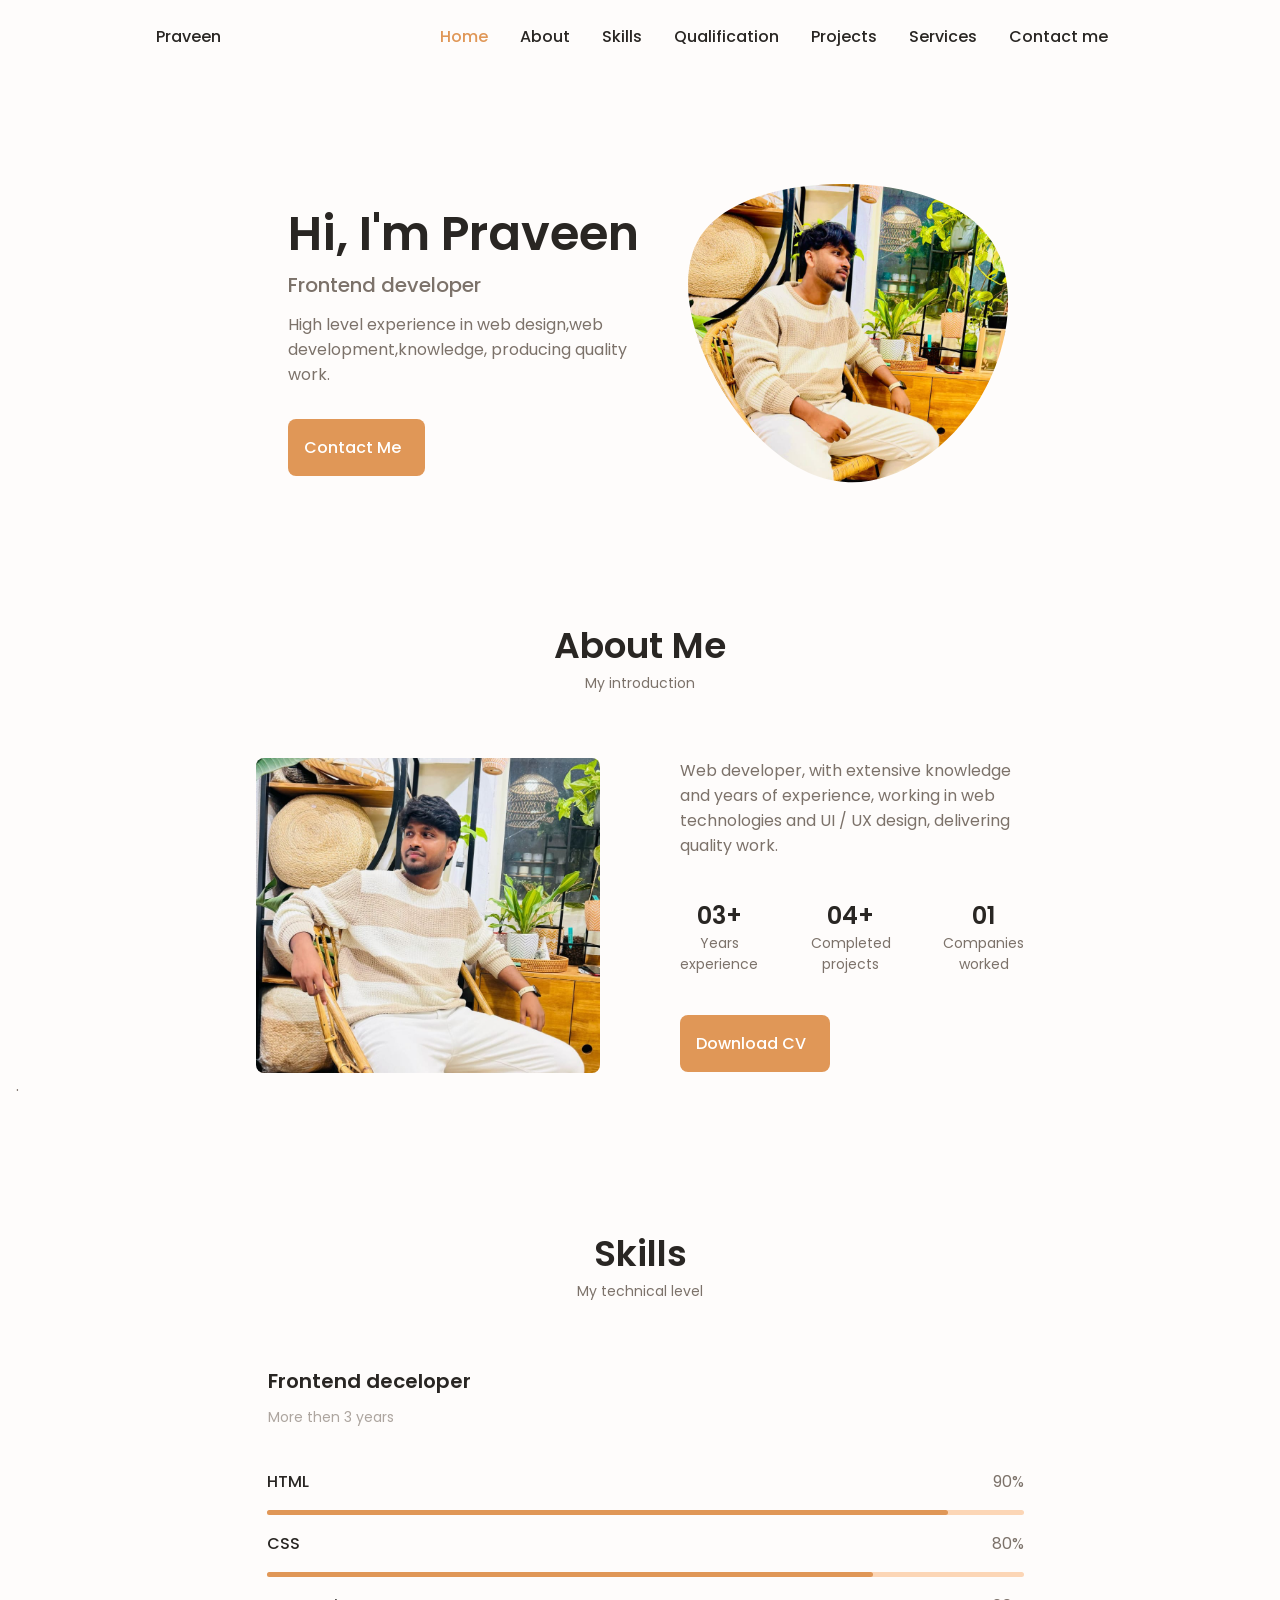
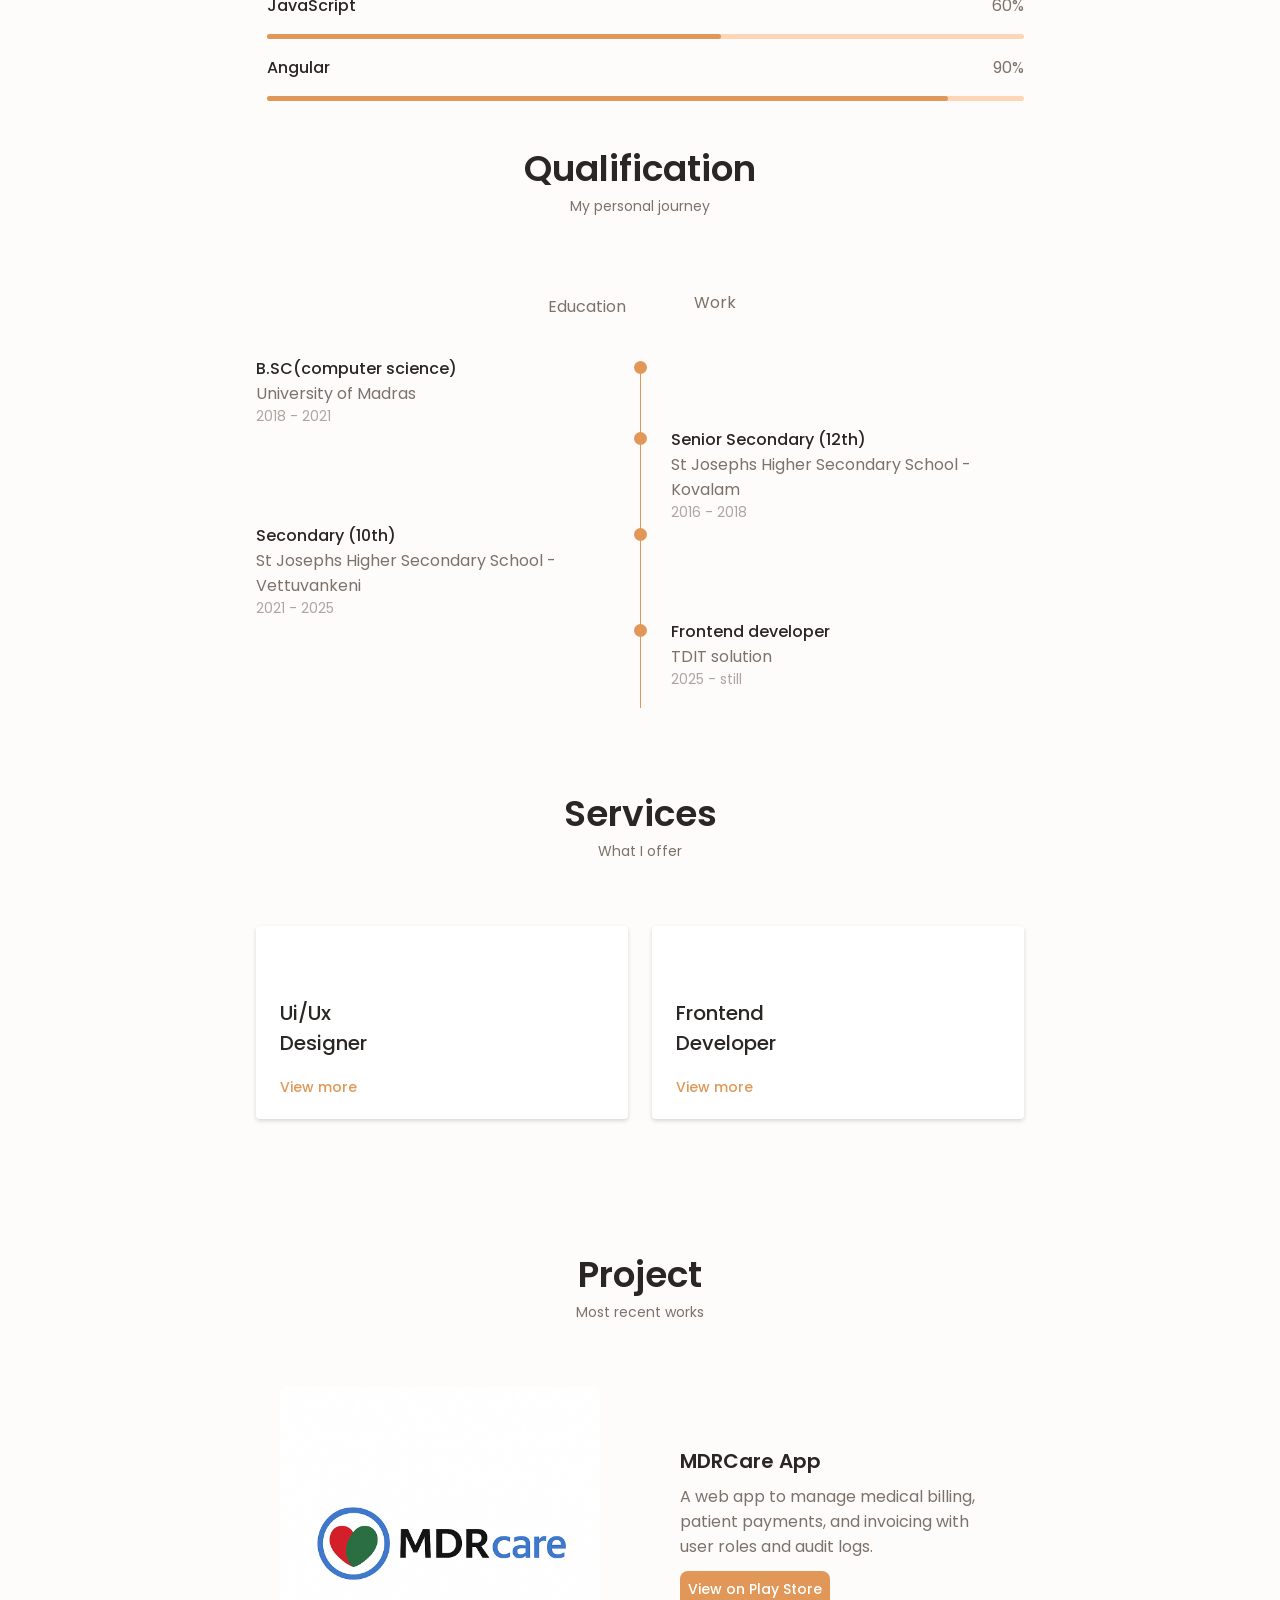
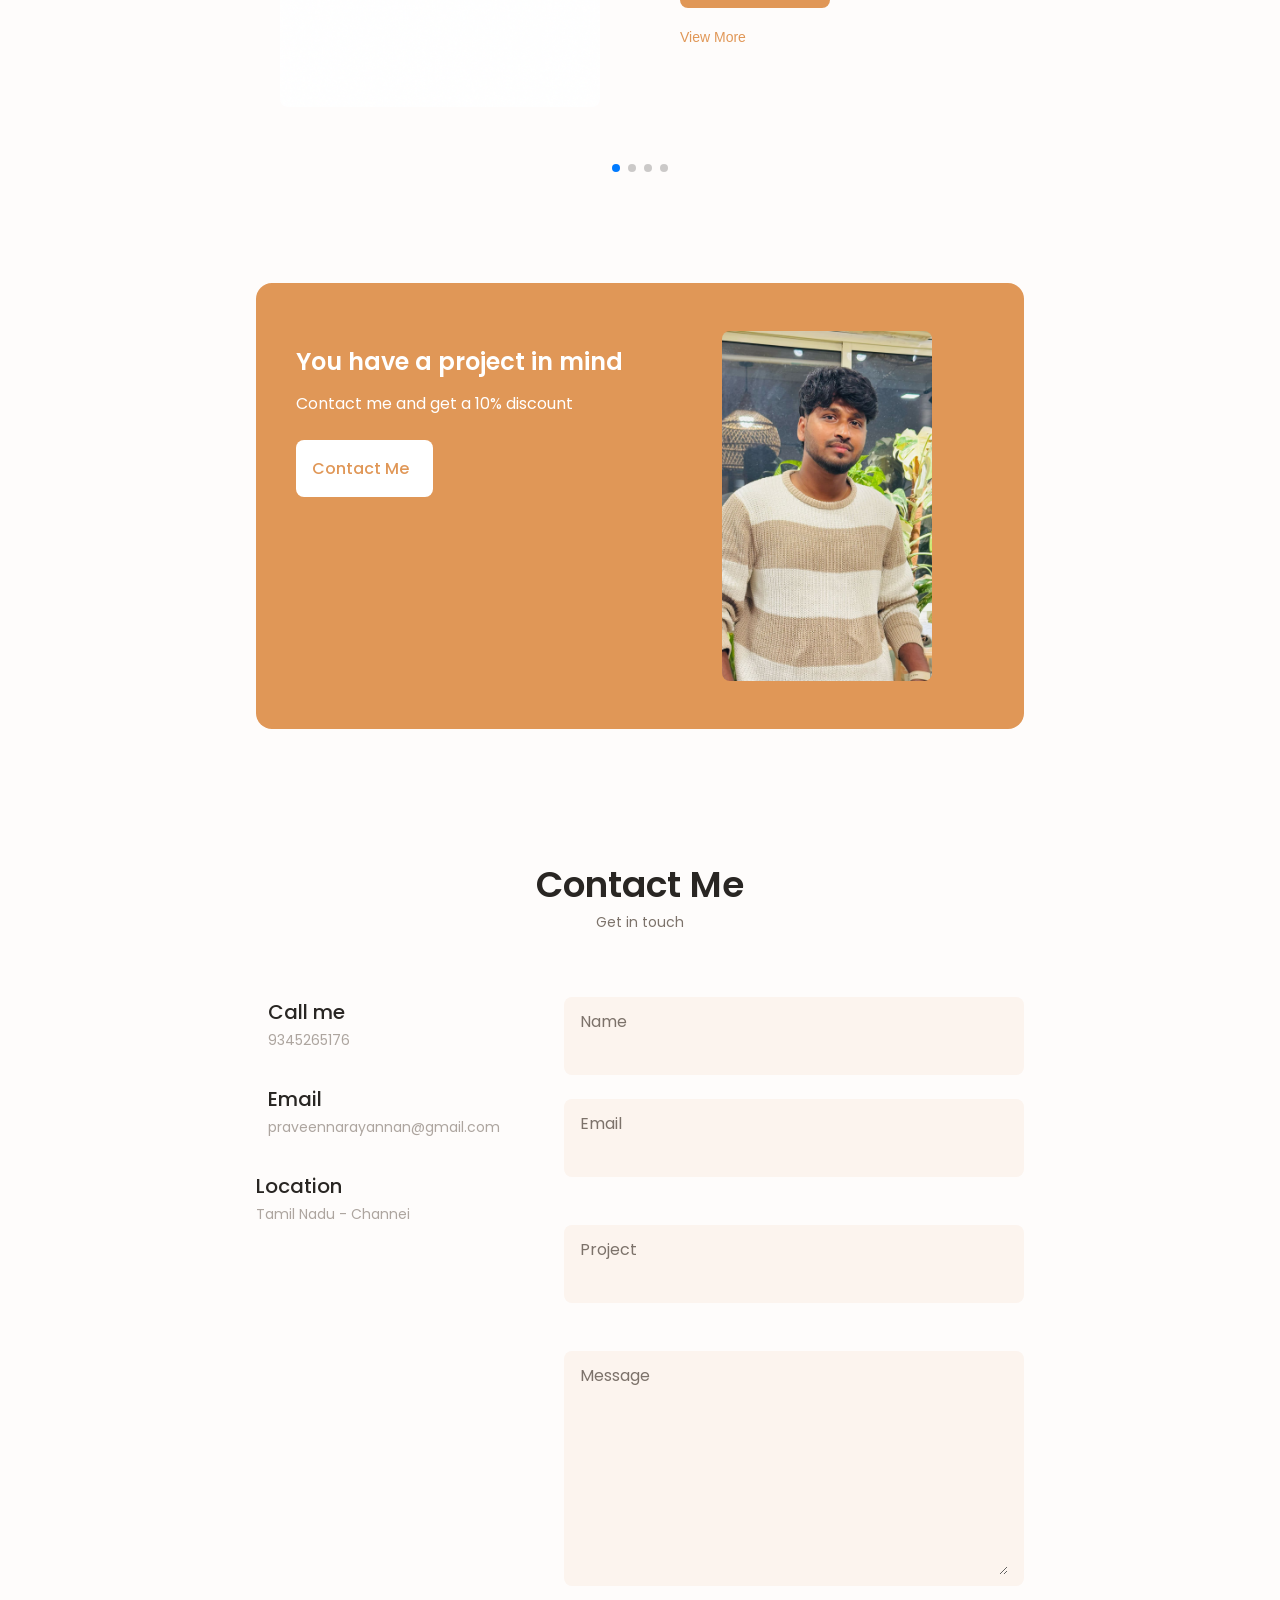
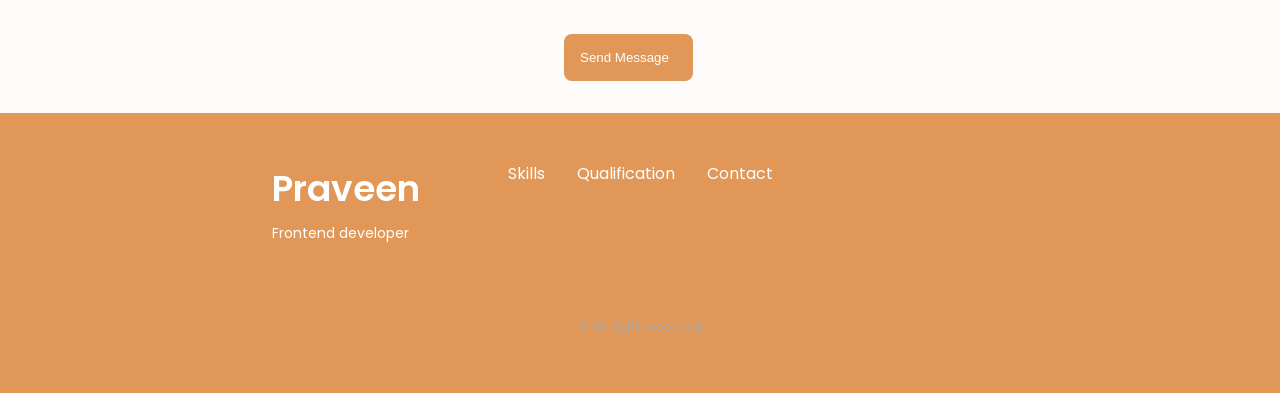
==== index.html @ 2b879236 "changes" ====
<!DOCTYPE html>
<html lang="en">

<head>
    <meta charset="UTF-8">
    <meta name="viewport" content="width=device-width, initial-scale=1.0">

    <!--==================== UNICONS ====================-->
    <link rel="stylesheet" href="https://unicons.iconscout.com/release/v4.0.8/css/line.css">

    <!--==================== SWIPER CSS ====================-->
    <link rel="stylesheet" href="assets/css/swiper-bundle.min.css">

    <!--==================== CSS ====================-->
    <link rel="stylesheet" href="assets/css/styles.css">

    <!-- AOS -->
    <link href="https://cdn.jsdelivr.net/npm/aos@2.3.4/dist/aos.css" rel="stylesheet">


    <title>Praveen's Portfolio</title>
</head>

<body>
    <!--==================== HEADER ====================-->
    <header class="header" id="header">
        <nav class="nav container">
            <a href="#" class="nav__logo">Praveen</a>

            <div class="nav__manu" id="nav-menu">
                <ul class="nav__list grid">
                    <li class="nav__item">
                        <a href="#home" class="nav__link active-link">
                            <i class="uil uil-estate nav__icon"></i>

                            Home
                        </a>
                    </li>
                    <li class="nav__item">
                        <a href="#about" class="nav__link">
                            <i class="uil uil-user nav__icon"></i>
                            About
                        </a>
                    </li>
                    <li class="nav__item">
                        <a href="#skills" class="nav__link">
                            <i class="uil uil-file-alt nav__icon"></i>

                            Skills
                        </a>
                    </li>
                    <li class="nav__item">
                        <a href="#qualification" class="nav__link">
                            <i class="uil uil-briefcase-alt nav__icon"></i>

                            Qualification
                        </a>
                    </li>
                    <li class="nav__item">
                        <a href="#projects" class="nav__link">
                            <i class="uil uil-clipboard-notes
 nav__icon"></i>

                            Projects
                        </a>
                    </li>
                    <li class="nav__item">
                        <a href="#services" class="nav__link">
                            <i class="uil uil-briefcase-alt nav__icon"></i>

                            Services
                        </a>
                    </li>
                    <li class="nav__item">

                        <a href="#contact" class="nav__link">

                            <i class="uil uil-message nav__icon"></i>

                            Contact me
                        </a>
                    </li>


                </ul>
                <!-- <button class="nav__close" id="nav-close">close</button> -->
                <i class="uil uil-times nav__close" id="nav-close"></i>
            </div>

            <div class="nav__btns">

                <!-- theame change button -->

                <i class="uil uil-moon" id="theme-button"></i>

                <div class="nav__toggle" id="nav-toggle">
                    <i class="uil uil-apps"></i>
                </div>
            </div>
        </nav>

    </header>

    <!--==================== MAIN ====================-->
    <main class="main">
        <!--==================== HOME ====================-->
        <section class="home section" id="home">
            <div class="home__container container grid">
                <div class="home__content grid">
                    <div class="home__social slide-in-right-on-scroll">
                        <a href="https://www.linkedin.com/in/praveen-n-659243322" target="_blank"
                            class="home__social-icon">
                            <i class="uil uil-linkedin-alt"></i>
                        </a>
                        <a href="" target="_blank" class="home__social-icon">
                            <i class="uil uil-dribbble"></i>
                        </a>
                        <a href="" target="_blank" class="home__social-icon">
                            <i class="uil uil-github-alt"></i>
                        </a>
                    </div>
                    <div class="home__img aos-element slide-in-left-on-scroll">
                        <svg class="home__blob" xmlns="http://www.w3.org/2000/svg"
                            xmlns:xlink="http://www.w3.org/1999/xlink" viewBox="0 0 200 187">
                            <mask id="mask0" mask-type="alpha">
                                <path
                                    d="M190.312 36.4879C206.582 62.1187 201.309 102.826 182.328 134.186C163.346 165.547          130.807 187.559 100.226 186.353C69.6454 185.297 41.0228 161.023 21.7403 129.362C2.45775          97.8511 -7.48481 59.1033 6.67581 34.5279C20.9871 10.1032 59.7028 -0.149132 97.9666          0.00163737C136.23 0.303176 174.193 10.857 190.312 36.4879Z" />
                            </mask>
                            <g mask="url(#mask0)">
                                <path
                                    d="M190.312 36.4879C206.582 62.1187 201.309 102.826 182.328 134.186C163.346          165.547 130.807 187.559 100.226 186.353C69.6454 185.297 41.0228 161.023 21.7403          129.362C2.45775 97.8511 -7.48481 59.1033 6.67581 34.5279C20.9871 10.1032 59.7028          -0.149132 97.9666 0.00163737C136.23 0.303176 174.193 10.857 190.312 36.4879Z" />
                                <image class="home__blob-img" x="0" y="-20" xlink:href="assets/img/profileImg.jpeg" />
                            </g>
                        </svg>

                    </div>
                    <div class="home__data slide-in-right-on-scroll">
                        <h1 class="home__title">Hi, I'm Praveen</h1>
                        <h3 class="home__subtitle">Frontend developer</h3>
                        <p class="home__description">High level experience in web design,web development,knowledge,
                            producing quality work.</p>
                        <a href="#contact" class="button button--flex">
                            Contact Me <i class="uil uil-message button__icon"></i>
                        </a>
                    </div>
                </div>

                <!-- <div class="home__scroll">
                        <a href="#about" class="home__scroll-button button--flex">
                            <span class="home__scroll-name">Scroll down</span>
                        </a>
                    </div> -->

            </div>
        </section>

        <!--==================== ABOUT ====================-->
        <section class="about section" id="about">
            <h2 class="section__title">About Me</h2>
            <span class="section__subtitle">My introduction</span>

            <div class="about__container container grid">
                <img src="assets/img/WhatsApp Image 2025-05-05 at 17.57.06.jpeg" alt=""
                    class="about__img slide-in-right-on-scroll">

                <div class="about__data aos-element slide-in-left-on-scroll">
                    <p class="about__description">
                        Web developer, with extensive knowledge and years of experience, working in web technologies and
                        UI / UX design, delivering quality work.
                    </p>

                    <div class="about__info">
                        <div>
                            <span class="about__info-title">03+</span>
                            <span class="about__info-name">Years <br>experience</span>
                        </div>
                        <div>
                            <span class="about__info-title">04+</span>
                            <span class="about__info-name">Completed <br>projects</span>
                        </div>
                        <div>
                            <span class="about__info-title">01</span>
                            <span class="about__info-name">Companies <br>worked</span>
                        </div>
                    </div>

                    <div class="about__buttons">
                        <a download="" href="assets/pdf/Praveen-CV.pdf" class="button button--flex">
                            Download CV <i class="uil uil-download-alt button__icon"></i>
                        </a>
                    </div>


                </div>
            </div>
            .
        </section>

        <!--==================== SKILLS ====================-->
        <section class="skills section slide-in-top-on-scroll" id="skills">
            <h2 class="section__title">Skills</h2>
            <span class="section__subtitle">My technical level</span>

            <div class="skills__container container grid">
                <div>
                    <div class="skills__content  skills__open">
                        <div class="skills__header">
                            <div class="skills__icon">

                            </div>

                            <div>
                                <h1 class="skills__title">Frontend deceloper</h1>
                                <span class="skills__subtitle">More then 3 years</span>
                            </div>

                            <!-- <div class="skills__arrow">></div> -->
                            <i class="uil uil-angle-up skills__arrow"></i>
                        </div>

                        <div class="skills__list grid">
                            <div class="skills__data slide-in-left-on-scroll">
                                <h3 class="skills__name">HTML</h3>
                                <span class="skills__number">90%</span>
                            </div>
                            <div class="skills__bar slide-in-left-on-scroll">
                                <span class="skills__percentage skills__html"></span>
                            </div>

                            <div class="skills__data slide-in-right-on-scroll">
                                <h3 class="skills__name">CSS</h3>
                                <span class="skills__number">80%</span>
                            </div>
                            <div class="skills__bar slide-in-right-on-scroll">
                                <span class="skills__percentage skills__css"></span>
                            </div>
                            <div class="skills__data slide-in-left-on-scroll">
                                <h3 class="skills__name">JavaScript</h3>
                                <span class="skills__number">60%</span>
                            </div>
                            <div class="skills__bar slide-in-left-on-scroll">
                                <span class="skills__percentage skills__js"></span>
                            </div>
                            <div class="skills__data slide-in-right-on-scroll">
                                <h3 class="skills__name">Angular</h3>
                                <span class="skills__number">90%</span>
                            </div>
                            <div class="skills__bar slide-in-right-on-scroll">
                                <span class="skills__percentage skills__angular"></span>
                            </div>
                        </div>
                    </div>
                </div>
            </div>

        </section>

        <!--==================== QUALIFICATION ====================-->
        <section class="qualification__section " id="qualification">

            <h2 class="section__title">Qualification</h2>
            <span class="section__subtitle">My personal journey</span>

            <div class="qualification__container container">
                <div class="qualification__tabs">
                    <div class="qualification__buttons button--flex qualification__active" data-target="#education">
                        <i class="uil uil-graduation-cap qualification__icon"></i>
                        Education
                    </div>
                    <div class="qualification__buttons button--flex" data-target="#work">
                        <i class="uil uil-briefcase-alt qualification__icon"></i>
                        Work
                    </div>
                </div>
                <div class="qualification__seactions">
                    <div class="qualification__content qualification__active slide-in-bottom-on-scroll" data-content
                        id="education">
                        <div class="qualification__data">
                            <div>
                                <h3 class="qualification__title">B.SC(computer science)</h3>
                                <span class="qualification__suntitle">University of Madras</span>
                                <div class="qualification__calender">
                                    <i class="uil uil-calender-alt"></i>
                                    2018 - 2021
                                </div>
                            </div>

                            <div>
                                <span class="qualification__rounder"></span>
                                <span class="qualification__line"></span>
                            </div>

                        </div>
                        <div class="qualification__data">
                            <div></div>

                            <div>
                                <span class="qualification__rounder"></span>
                                <span class="qualification__line"></span>
                            </div>

                            <div>
                                <h3 class="qualification__title">Senior Secondary (12th)</h3>
                                <span class="qualification__suntitle">St Josephs Higher Secondary School -
                                    Kovalam</span>
                                <div class="qualification__calender">
                                    <i class="uil uil-calender-alt"></i>
                                    2016 - 2018
                                </div>
                            </div>



                        </div>
                        <div class="qualification__data">
                            <div>
                                <h3 class="qualification__title">Secondary (10th)</h3>
                                <span class="qualification__subtitle">St Josephs Higher Secondary School -
                                    Vettuvankeni</span>
                                <div class="qualification__calender">
                                    <i class="uil uil-calender-alt"></i>
                                    2021 - 2025
                                </div>
                            </div>

                            <div>
                                <span class="qualification__rounder"></span>
                                <span class="qualification__line"></span>
                            </div>

                        </div>
                        <div class="qualification__data">

                                <div></div>
                                <div>
                                    <span class="qualification__rounder"></span>
                                    <span class="qualification__line"></span>
                                </div>

                                <div>
                                    <h3 class="qualification__title">Frontend developer</h3>
                                    <span class="qualification__suntitle">TDIT solution</span>
                                    <div class="qualification__calender">
                                        <i class="uil uil-calender-alt"></i>
                                        2025 - still
                                    </div>
                                </div>

                                

                            </div>
                    </div>
                    <div class="qualification__content " data-content id="work">
                        <div class="qualification__data">
                            <div>
                                <h3 class="qualification__title">Frontend developer</h3>
                                <span class="qualification__suntitle">BlueMarvel software</span>
                                <div class="qualification__calender">
                                    <i class="uil uil-calender-alt"></i>
                                    2021 - 2025
                                </div>
                            </div>

                            <div>
                                <span class="qualification__rounder"></span>
                                <span class="qualification__line"></span>
                            </div>

                        </div>
                        <div class="qualification__data">
                                <div></div>

                                <div>
                                    <span class="qualification__rounder"></span>
                                    <span class="qualification__line"></span>
                                </div>

                                <div>
                                    <h3 class="qualification__title">Frontend developer</h3>
                                    <span class="qualification__suntitle">TDIT solution</span>
                                    <div class="qualification__calender">
                                        <i class="uil uil-calender-alt"></i>
                                        2025 - Still
                                    </div>
                                </div>



                    </div>
                    <!-- <div class="qualification__data">
                                <div>
                                    <h3 class="qualification__title">Computer science</h3>
                                    <span class="qualification__subtitle">peru - university</span>
                                    <div class="qualification__calender">
                                        <i class="uil uil-calender-alt"></i>
                                        2018 - 2021
                                    </div>
                                </div>

                                <div>
                                    <span class="qualification__rounder"></span>
                                    <span class="qualification__line"></span>
                                </div>

                            </div>
                            <div class="qualification__data">

                                <div></div>
                                <div>
                                    <span class="qualification__rounder"></span>
                                </div>

                                <div>
                                    <h3 class="qualification__title">Computer science</h3>
                                    <span class="qualification__suntitle">peru - university</span>
                                    <div class="qualification__calender">
                                        <i class="uil uil-calender-alt"></i>
                                        2018 - 2021
                                    </div>
                                </div>

                                

                            </div> -->
                </div>
            </div>
            </div>

        </section>

        <!--==================== SERVICES ====================-->
        <section class="services section slide-in-top-on-scroll" id="services">
            <h2 class="section__title">Services</h2>
            <span class="section__subtitle">What I offer</span>

            <div class="services__container container grid">

                <!-- Card 1 -->
                <div class="services__content slide-in-right-on-scroll">
                    <div>
                        <i class="uil uil-web-grid services__icon"></i>
                        <h3 class="services__title">Ui/Ux <br> Designer</h3>
                    </div>
                    <span class="button button--flex button--small button--link services__button" data-modal="modal1">
                        View more <i class="uil uil-arrow-right button__icons"></i>
                    </span>
                </div>

                <!-- Card 2 -->
                <div class="services__content slide-in-left-on-scroll">
                    <div>
                        <i class="uil uil-arrow services__icon"></i>
                        <h3 class="services__title">Frontend <br> Developer</h3>
                    </div>
                    <span class="button button--flex button--small button--link services__button" data-modal="modal2">
                        View more <i class="uil uil-arrow-right button__icons"></i>
                    </span>
                </div>

            </div>


        </section>

        <!-- Modal 1 -->
        <div class="services__modal" id="modal1">
            <div class="services__modal-content">
                <h4 class="services__modal-title">UI Designer</h4>
                <i class="uil uil-times services__modal-close"></i>
                <ul class="services__modal-services grid">
                    <li class="services__modal-service">
                        <i class="uil uil-check-circle services__modal-icon"></i>
                        <p>Convert Figma/Adobe XD designs into pixel-perfect, responsive UIs.</p>
                    </li>
                    <li class="services__modal-service">
                        <i class="uil uil-check-circle services__modal-icon"></i>
                        <p>Apply design systems consistently — colors, spacing, typography, and components.</p>
                    </li>
                    <li class="services__modal-service">
                        <i class="uil uil-check-circle services__modal-icon"></i>
                        <p>Ensure accessibility (WCAG standards) for all users.</p>
                    </li>
                    <li class="services__modal-service">
                        <i class="uil uil-check-circle services__modal-icon"></i>
                        <p>Add smooth animations, tooltips, loaders, and interactions that enhance UX.</p>
                    </li>
                    <li class="services__modal-service">
                        <i class="uil uil-check-circle services__modal-icon"></i>
                        <p>Collaborate with designers to ensure real-world usability aligns with the intended vision.</p>
                    </li>
                    <!-- Add more as needed -->
                </ul>
            </div>
        </div>

        <!-- Modal 2 -->
        <div class="services__modal" id="modal2">
            <div class="services__modal-content">
                <h4 class="services__modal-title">Frontend Developer</h4>
                <i class="uil uil-times services__modal-close"></i>
                <ul class="services__modal-services grid">
                    <li class="services__modal-service">
                        <i class="uil uil-check-circle services__modal-icon"></i>
                        <p>Develop interactive, component-based applications using Angular.</p>
                    </li>
                    <li class="services__modal-service">
                        <i class="uil uil-check-circle services__modal-icon"></i>
                        <p>Implement responsive designs that work seamlessly across all screen sizes.</p>
                    </li>
                    <li class="services__modal-service">
                        <i class="uil uil-check-circle services__modal-icon"></i>
                        <p>Handle API integration and secure routing with authentication.</p>
                    </li>
                    <li class="services__modal-service">
                        <i class="uil uil-check-circle services__modal-icon"></i>
                        <p>Optimize performance with lazy loading, efficient state management, and OnPush strategies.</p>
                    </li>
                    <li class="services__modal-service">
                        <i class="uil uil-check-circle services__modal-icon"></i>
                        <p>Deliver clean code with proper debugging and testing practices.</p>
                    </li>
                    <!-- Add more as needed -->
                </ul>
            </div>
        </div>

        <!--==================== PORTFOLIO ====================-->
        <section class="portfolio section slide-in-bottom-on-scroll" id="projects">
            <h2 class="section__title">Project</h2>
            <div class="section__subtitle">Most recent works</div>

            <div class="portfolio__container container swiper-container">
                <div class="swiper-wrapper">
                    <div class="portfolio__content grid swiper-slide">
                        <img src="assets/img/mdr.png" alt="Project Screenshot" class="portfolio__img" />

                        <div class="portfolio__data">
                            <h3 class="portfolio__title">MDRCare App</h3>

                            <p class="portfolio__description">
                                A web app to manage medical billing, patient payments, and invoicing with user roles and
                                audit logs.
                            </p>


                            <div>
                                <a href="https://play.google.com/store/apps/details?id=mdrcare.app&hl=en"
                                    target="_blank" class="button projects__button">View on Play Store <i class="uil uil-arrow-up-right"></i></a>
                            </div>



                            <button class="button button--flex button--small button--link services__button"
                                onclick="openDialog(this)" data-title="MDR Care - Health & Wellness App"
                                data-description="A mobile app for chronic disease management, wellness tracking, and virtual doctor consultations."
                                data-stack="Angular, Ionic, RxJS"
                                data-features="Chronic condition monitoring, Real-time notifications, Integrated wellness services"
                                data-contribution="Mobile-responsive UI design, Cross-platform development, API integration"
                                data-link="https://play.google.com/store/apps/details?id=mdrcare.app&hl=en">
                                View More <i class="uil uil-arrow-right button__icons"></i>
                            </button>

                        </div>
                    </div>
                    <div class="portfolio__content grid swiper-slide">
                        <img src="assets/img/blueTrax.png" alt="BlueTrax Screenshot" class="portfolio__img" />

                        <div class="portfolio__data">
                            <h3 class="portfolio__title">BlueTrax – LeoGroup IMS</h3>

                            <p class="portfolio__description">
                                BlueTrax is a logistics web platform for LeoGroup, designed to streamline material
                                intake, delivery processes, and real-time tracking, while managing consignor/consignee
                                data and automating transport workflows.
                            </p>


                            <div>
                            <a href="https://ims.leosawrij.co.uk/login" target="_blank" class="button projects__button">View Web Version <i class="uil uil-arrow-up-right"></i></a>

                            </div>

                            <button class="button button--flex button--small button--link services__button" onclick="openDialog(this)"
                                data-title="BlueTrax – LeoGroup IMS"
                                data-description="A web-based logistics and material tracking system for managing consignor-consignee data, vehicle dispatching, and real-time delivery monitoring. Built to optimize transport operations within industrial environments."
                                data-stack="Angular, RxJS, Responsive designs"
                                data-features="Vehicle and driver management, Consignor/Consignee tracking, Material intake logging, Delivery route monitoring, Real-time status updates"
                                data-contribution="Frontend development using Angular, UI/UX implementation, component design, API integration, delivery tracking logic"
                                data-link="https://ims.leosawrij.co.uk/login">
                                View More
                            </button>
                        </div>
                    </div>
                    <div class="portfolio__content grid swiper-slide">
                        <img src="assets/img/npm.png" alt="Nutritionist Project Screenshot" class="portfolio__img" />

                        <div class="portfolio__data">
                            <h3 class="portfolio__title">Nutritionist Web Platform</h3>

                            <p class="portfolio__description">
                                A nutritionist platform to create meal plans, manage food items, and track client
                                progress with a responsive design for easy access.


                            </p>

                            <div>
                                <a href="https://nutritionistproject.example.com" target="_blank" class="button projects__button">View Web
                                Version <i class="uil uil-arrow-up-right"></i></a>

                            </div>
                            
                            <button class="button button--flex button--small button--link services__button" onclick="openDialog(this)"
                                data-title="Nutritionist Web Platform"
                                data-description="A web-based tool for nutritionists to create meal plans, manage food and ingredient data, and track client progress. Built with a focus on responsive design and user-friendly interfaces."
                                data-stack="Angular, RxJS, Responsive Design"
                                data-features="Meal plan creation, Food and ingredient management, Client progress tracking, Responsive UI"
                                data-contribution="Frontend development using Angular, Responsive design implementation, Meal plan module creation, Food and ingredient modules"
                                data-link="https://nutritionistproject.example.com">
                                View More
                            </button>
                        </div>
                    </div>
                    <div class="portfolio__content grid swiper-slide">
                        <img src="assets/img/endoc.webp" alt="EndocPM Project Screenshot" class="portfolio__img" />

                        <div class="portfolio__data">
                            <h3 class="portfolio__title">EndocPM – Web and Mobile Application</h3>

                            <p class="portfolio__description">
                                EndocPM is a healthcare platform with web and mobile apps for practice management. I
                                mainly worked on the web app, with some mobile contributions.

                            </p>

                          <div>
                              <a href="https://play.google.com/store/apps/details?id=com.endocpm.app&hl=en_IN"
                                target="_blank" class="button projects__button">View Mobile Version <i class="uil uil-arrow-up-right"></i></a>
                          </div>

                            <button class="button button--flex button--small button--link services__button" onclick="openDialog(this)"
                                data-title="EndocPM – Web and Mobile Application"
                                data-description="An integrated healthcare solution for practice management and patient engagement, available as a web application and a mobile app."
                                data-stack="Angular, RxJS, Mobile Integration, Responsive Design"
                                data-features="Patient management, Appointment scheduling, Mobile and web synchronization, Data management"
                                data-contribution="Frontend development using Angular, Web responsiveness, Partial mobile app development"
                                data-link="https://play.google.com/store/apps/details?id=com.endocpm.app&hl=en_IN">
                                View More
                            </button>
                        </div>
                    </div>


                </div>

                <!-- Add Arrows -->
                <div class="swiper-button-next">
                    <i class="uil uil-angle-right-b swiper-portfolio-icon"></i>
                </div>
                <div class="swiper-button-prev">
                    <i class="uil uil-angle-left-b swiper-portfolio-icon"></i>
                </div>
                <!-- Add Pagination -->
                <div class="swiper-pagination"></div>

            </div>

            <div id="portfolioModal" class="modal ">
                <div class="modal-content">
                    <div class="modal-project">
                    <h3 id="modalTitle"></h3>

                        <a class="close-button button--link" onclick="closeDialog()">
                <i class="uil uil-times project__modal-close"></i>

                        </a>
                    </div>
                    <p id="modalDescription"></p>
                    <p><strong>Tech Stack:</strong> <span id="modalStack"></span></p>
                    <h4>My Contributions :</h4>
                    <div id="modalContribution"></div>
                    <h4>Key Features:</h4>
                    <div id="modalFeatures"></div>

                </div>
            </div>


        </section>

        <!--==================== PROJECT IN MIND ====================-->
        <section class="project section slide-in-top-on-scroll">
            <div class="project__bg">
                <div class="project__container container grid">
                    <div class="project__data">

                        <div class="slide-in-right-on-scroll">
                            <h2 class="project__title">You have a project in mind</h2>
                            <p class="project__description">Contact me and get a 10% discount</p>
                            <a href="#contact" class="button button--flex button--white">
                                Contact Me
                                <i class="uil uil-message project__icon button__icon"></i>
                            </a>
                        </div>

                    </div>

                    <div >
                        <img width="200" height="200" src="assets/img/WhatsApp Image 2025-05-05 at 17.57.12.jpeg" alt=""
                            class="project__img" >
                    </div>

                </div>
            </div>
        </section>

        <!--==================== TESTIMONIAL ====================-->
        <!-- <section class="testimonial section">
                
            </section> -->

        <!--==================== CONTACT ME ====================-->
        <section class="contact section" id="contact">

            <h2 class="section__title slide-in-top-on-scroll">Contact Me
            </h2>
            <span class="section__subtitle slide-in-top-on-scroll">Get in touch</span>

            <div class="contact__container container grid">
                <div class="slide-in-right-on-scroll">
                    <div class="contact__information">
                        <i class="uil uil-phone contact__icon"></i>

                        <div>
                            <h3 class="contact__title">Call me</h3>
                            <span class="contact__subtitle">9345265176</span>
                        </div>
                    </div>
                    <div class="contact__information">
                        <i class="uil uil-envelope contact__icon"></i>

                        <div>
                            <h3 class="contact__title">Email</h3>
                            <span class="contact__subtitle">praveennarayannan@gmail.com</span>
                        </div>
                    </div>
                    <div class="contact__information">
                        <i claLearnedss="uil uil-map contact__icon"></i>

                        <div>
                            <h3 class="contact__title">Location</h3>
                            <span class="contact__subtitle">Tamil Nadu - Channei</span>
                        </div>
                    </div>
                </div>

                <form id="contactForm" action="https://formspree.io/f/mqaqlndw" method="post"
                    class="contact__form grid slide-in-left-on-scroll">
                    <div class="contact__inputs gird">
                        <div class="contact__content">
                            <label for="" class="contect__label">Name</label>
                            <input type="text" name="name" id="" class="contact__input" required>
                        </div>
                        <div class="contact__content">
                            <label for="" class="contect__label">Email</label>
                            <input type="email" name="email" id="" class="contact__input" required>
                        </div>
                    </div>

                    <div class="contact__content">
                        <label for="" class="contect__label">Project</label>
                        <input type="text" name="project" id="" class="contact__input" required>
                    </div>

                    <div class="contact__content">
                        <label for="" class="contect__label">Message</label>
                        <textarea name="message" id="" rows="7" cols="0" class="contact__input"></textarea>
                    </div>

                    <div>

                        <button class="button button--flex" type="submit">
                            Send Message
                            <i class="uil uil-message button__icon"></i>

                        </button>
                        <!-- <a href="#" class="button button--flex">
                        </a> -->
                    </div>

                </form>

                <div id="toast"
                    style="display:none; position: fixed;z-index: 9999; top: 20px; right: 20px; background: var(--first-color);font-weight: var(--font-medium);font-size: var(--normal-font-size); color: #fff; padding: 10px 20px; border-radius: .5rem;">
                    Message sent successfully!</div>

            </div>

        </section>
    </main>

    <!--==================== FOOTER ====================-->
    <footer class="footer">
        <div class="footer__bg">
            <div class="footer__container container grid">
                <div>
                    <h1 class="footer__title">Praveen</h1>
                    <span class="footer__subtitle">Frontend developer</span>
                </div>

                <ul class="footer__links">
                    <li><a href="#skills" class="footer__link">Skills</a></li>
                    <li><a href="#qualification" class="footer__link">Qualification</a></li>
                    <li><a href="#contact" class="footer__link">Contact</a></li>
                </ul>

                <div class="footer__socials">
                    <a href="" class="footer_social" target="_blank"><i class="uil uil-facebook-f"></i></a>
                    <a href="" class="footer_social" target="_blank"><i class="uil uil-instagram"></i></a>
                    <a href="" class="footer_social" target="_blank"><i class="uil uil-twitter-alt"></i></a>
                </div>
            </div>

            <p class="footer__copy">&#169; All right reserved</p>
        </div>
    </footer>

    <!--==================== SCROLL TOP ====================-->

    <a href="#" class="scrollup" id="scroll-up">
        <i class="uil uil-arrow-up scrollup__icon"></i>
    </a>


    <!--==================== SWIPER JS ====================-->
    <script src="assets/js/swiper-bundle.min.js"></script>

    <!--==================== MAIN JS ====================-->
    <script src="assets/js/main.js"></script>
</body>

<!-- <script src="https://cdn.jsdelivr.net/npm/aos@2.3.4/dist/aos.js"></script>
<script>
    AOS.init();
</script> -->

</html>
---- assets/css/styles.css ----
/*==================== GOOGLE FONTS ====================*/
@import url("https://fonts.googleapis.com/css2?family=Poppins:wght@400;500;600&display=swap");
@import 'https://cdn.jsdelivr.net/npm/swiper@10/swiper-bundle.min.css';

/*==================== VARIABLES CSS ====================*/
:root {
  --header-height: 3rem;

  /*========== Colors ==========*/
  /* Change favorite color */
  --hue-color: 28;
  /*Purple 250 - Green 142 - Blue 230 - Pink 340 - sky blue 176*/

  /* HSL color mode */
  --first-color: hsl(var(--hue-color), 69%, 61%);
  --first-color-second: hsl(var(--hue-color), 69%, 61%);
  --first-color-alt: hsl(var(--hue-color), 57%, 53%);
  --first-color-lighter: hsl(var(--hue-color), 92%, 85%);
  --title-color: hsl(var(--hue-color), 8%, 15%);
  --text-color: hsl(var(--hue-color), 8%, 45%);
  --text-color-light: hsl(var(--hue-color), 8%, 65%);
  --input-color: hsl(var(--hue-color), 70%, 96%);
  --body-color: hsl(var(--hue-color), 60%, 99%);
  --container-color: #fff;
  --scroll-bar-color: hsl(var(--hue-color), 12%, 90%);
  --scroll-thumb-color: hsl(var(--hue-color), 12%, 80%);

  /*========== Font and typography ==========*/
  --body-font: 'Poppins', sans-serif;

  /* .5rem = 8px, 1rem = 16px, 1.5rem = 24px ... */
  --big-font-size: 2rem;
  --h1-font-size: 1.5rem;
  --h2-font-size: 1.25rem;
  --h3-font-size: 1.125rem;
  --normal-font-size: .938rem;
  --small-font-size: .813rem;
  --smaller-font-size: .75rem;

  /*========== Font weight ==========*/
  --font-medium: 500;
  --font-semi-bold: 600;

  /*========== Margenes Bottom ==========*/
  /* .25rem = 4px, .5rem = 8px, .75rem = 12px ... */
  --mb-0-25: .25rem;
  --mb-0-5: .5rem;
  --mb-0-75: .75rem;
  --mb-1: 1rem;
  --mb-1-5: 1.5rem;
  --mb-2: 2rem;
  --mb-2-5: 2.5rem;
  --mb-3: 3rem;

  /*========== z index ==========*/
  --z-tooltip: 10;
  --z-fixed: 100;
  --z-modal: 1000;
}

/* Font size for large devices */
@media screen and (min-width: 968px) {
  :root {
    --big-font-size: 3rem;
    --h1-font-size: 2.25rem;
    --h2-font-size: 1.5rem;
    --h3-font-size: 1.25rem;
    --normal-font-size: 1rem;
    --small-font-size: .875rem;
    --smaller-font-size: .813rem;
  }
}

/*========== Variables Dark theme ==========*/

body.dark-theme {

  /* HSL color mode */
  --first-color-second: hsl(var(--hue-color), 30%, 8%);
  --title-color: hsl(var(--hue-color), 8%, 95%);
  --text-color: hsl(var(--hue-color), 8%, 75%);
  --input-color: hsl(var(--hue-color), 29%, 16%);
  --body-color: hsl(var(--hue-color), 28%, 12%);
  --container-color: hsl(var(--hue-color), 29%, 16%);
}

html, body {
  overflow-x: hidden;
}


/*========== Button Dark/Light ==========*/

.nav__btns {
  display: flex;
  align-items: center;
  gap: 1rem;
}

.change-theme {
  font-size: 1.25rem;
  color: var(--title-color);
  margin-right: var(--mb-1);
  cursor: pointer;
}

.change-theme:hover {
  color: var(--first-color-alt);
}

/*==================== BASE ====================*/
* {
  box-sizing: border-box;
  padding: 0;
  margin: 0;
}

html {
  scroll-behavior: smooth;
}

body {
  margin: 0 0 var(--header-height) 0;
  font-family: var(--body-font);
  font-size: var(--normal-font-size);
  background-color: var(--body-color);
  color: var(--text-color);
}

h1,
h2,
h3,
h4 {
  color: var(--title-color);
  font-weight: var(--font-semi-bold);
}

ul {
  list-style: none;
}

a {
  text-decoration: none;
}

img {
  max-width: 100%;
  height: auto;
}

/*==================== REUSABLE CSS CLASSES ====================*/
.section {
  padding: 2rem 0 4rem;
}

.section__title {
  font-size: var(--h1-font-size);
  color: var(--title-color);
}

.section__subtitle {
  display: block;
  font-size: var(--small-font-size);
  margin-bottom: var(--mb-3);
}

.section__title,
.section__subtitle {
  text-align: center;
}

/*==================== LAYOUT ====================*/
.container {
  max-width: 768px;
  margin-left: var(--mb-1-5);
  margin-right: var(--mb-1-5);
}

.grid {
  display: grid;
  gap: 1.5rem;
}

.header {
  width: 100%;
  position: fixed;
  bottom: 0;
  left: 0;
  z-index: var(--z-fixed);
  background-color: var(--body-color);
}

/*==================== NAV ====================*/
.nav {
  max-width: 968px;
  height: var(--header-height);
  display: flex;
  justify-content: space-between;
  align-items: center;
}

.nav__logo,
.nav__toggle {
  color: var(--title-color);
  font-weight: var(--font-medium);
}

.nav__logo:hover {
  color: var(--first-color);
}

.nav__toggle {
  font-size: 1.1rem;
  cursor: pointer;
}

.nav__toggle:hover {
  color: var(--first-color);
}

.nav__link {
  color: var(--title-color);
  font-weight: var(--font-medium);
}

@media screen and (max-width:767px) {
  .nav__manu {
    position: fixed;
    bottom: -100%;
    left: 0;
    width: 100%;
    background-color: var(--body-color);
    padding: 2rem 1.5rem 4rem;
    box-shadow: 0 -1px 4px rgb(0, 0, 0, .15);
    border-radius: 1.5rem 1.5rem 0 0;
    transition: -3s;
  }

  .nav__list {
    grid-template-columns: repeat(3, 1fr);
    gap: 2rem;
  }

  .nav__link {
    display: flex;
    flex-direction: column;
    align-items: center;
    font-size: var(--smaller-font-size);
    color: var(--text-color);
    font-weight: var(--font-medium);
  }

  .nav__link:hover {
    color: var(--first-color);
  }

  .nav__icon {
    font-size: 1.2rem;
  }

  .nav__close {
    position: absolute;
    right: 1.3rem;
    bottom: .5rem;
    font-size: 1.5rem;
    cursor: pointer;
    color: var(--first-color);
  }

  .nav__close:hover {
    color: var(--first-color-alt);
  }

}

/* show menu */
.show-menu {
  bottom: 0;
}

/* Active link */

.active-link {
  color: var(--first-color);
}

/* Change background header */




/*==================== HOME ====================*/

.home__container {
  gap: 1rem;
}

.home__content {
  grid-template-columns: .5fr 3fr;
  padding-top: 3.5rem;
  align-items: center;
}

.home__social {
  display: grid;
  grid-template-columns: max-content;
  row-gap: 1rem;
}

.home__social-icon {
  font-size: 1.25rem;
  color: var(--first-color);
}

.home__social-icon:hover {
  color: var(--first-color-alt);
}

.home__blob {
  width: 200px;
  fill: var(--first-color);
}

.home__blob-img {
  width: 210px;
}

.home__data {
  grid-column: 1/3;
}

.home__title {
  font-size: var(--big-font-size);
}

.home__subtitle {
  font-size: var(--h3-font-size);
  color: var(--text-color);
  font-weight: var(--font-medium);
  margin-bottom: var(--mb-0-75);
}

.home__description {
  margin-bottom: var(--mb-2);
}

.home__scroll {
  display: none;
}

.home__scroll-button {
  color: var(--first-color);
  transition: .3s;
}

.home__scroll-button:hover {
  transform: translateY(.25rem);
}

.home__scroll-mouse {
  font-size: 2rem;
}

.home__scroll-name {
  font-size: var(--small-font-size);
  color: var(--title-color);
  font-weight: var(--font-medium);
  margin-right: var(--mb-0-25);
}

.home__scroll-arrow {
  font-size: 1.25rem;
}

/*==================== BUTTONS ====================*/

.button {
  display: inline-block;
  background-color: var(--first-color);
  color: #fff;
  padding: 1rem;
  border-radius: .5rem;
  font-weight: var(--font-medium);
}

.button:hover {
  background-color: var(--first-color-alt);
}

.button__icon {
  font-size: 1.25rem;
  margin-left: var(--mb-0-5);
  transition: .3s;
}

.button--flex {
  display: inline-flex;
  align-items: center;
  border: none;
  cursor: pointer;
}

.button--small {
  padding: .75rem 1rem;
}

.button--link {
  padding: 0;
  background-color: transparent;
  color: var(--first-color);
}

.button--link:hover {
  color: var(--first-color);
  background-color: transparent;
}

.button--white {
  background-color: #fff;
  color: var(--first-color);
}

.button--white:hover {
  background-color: #fff;

}

/*==================== ABOUT ====================*/

.about__img {
  width: 200px;
  height: 157px;
  object-fit: cover;
  border-radius: .5rem;
  justify-self: center;
  align-self: center;
  object-position: center 25%;

}

.about__description {
  text-align: center;
  margin-bottom: var(--mb-2-5);
}

.about__info {
  display: flex;
  justify-content: space-evenly;
  margin-bottom: var(--mb-2-5);
}

.about__info-title {
  font-size: var(--h2-font-size);
  font-weight: var(--font-semi-bold);
  color: var(--title-color);
  display: flex;
  justify-content: center;
}

.about__info-name {
  font-size: var(--small-font-size);
}

.about__info-titlt,
.about__info-name {
  display: block;
  text-align: center;
}

.about__buttons {
  display: flex;
  justify-content: center;
}

/*==================== SKILLS ====================*/

.skills__container {
  row-gap: 0;
}

.skills__header {
  display: flex;
  align-items: center;
  margin-bottom: var(--mb-2-5);
  cursor: pointer;
}

.skills__icon,
.skills__arrow {
  font-size: 2rem;
  color: var(--first-color);
}

.skills__icon {
  margin-right: var(--mb-0-75);
}

.skills__title {
  font-size: var(--h3-font-size);
}

.skills__subtitle {
  font-size: var(--small-font-size);
  color: var(--text-color-light);
}

.skills__arrow {
  margin-left: auto;
  transform: .4s;
}

.skills__list {
  row-gap: 1rem;
  padding-left: 0.7rem;
}

.skills__title {
  display: flex;
  justify-content: center;
  margin-bottom: var(--mb-0-5);
}

.skills__name {
  font-size: var(--normal-font-size);
  font-weight: var(--font-medium);
}

.skills__bar,
.skills__percentage {
  height: 5px;
  border-radius: .25rem;
}

.skills__bar {
  background-color: var(--first-color-lighter);
}

.skills__percentage {
  display: block;
  background-color: var(--first-color);
}

.skills__html {
  width: 90%;
}

.skills__css {
  width: 80%;
}

.skills__js {
  width: 60%;
}

.skills__angular {
  width: 90%;
}

.skills__close .skills__list {
  height: 0;
  overflow: hidden;
}

.skills__open .skills__list {
  height: max-content;
  margin-bottom: var(--mb-0-5);
}

.skills__open .skills__arrow {
  transform: rotate(-180deg);
}

.skills__data {
  display: flex;
  justify-content: space-between;
}


/*==================== QUALIFICATION ====================*/

.qualification__tabs {
  display: flex;
  justify-content: space-evenly;
  margin-bottom: var(--mb-2);
}

.qualification__button {
  font-size: var(--h3-font-size);
  font-weight: var(--font-medium);
  cursor: pointer;
}

.qualification__button:hover {
  color: var(--first-color);
}

.qualification__icon {
  font-size: 1.8rem;
  margin-right: var(--mb-0-25);

}

.qualification__data {
  display: grid;
  grid-template-columns: 1fr max-content 1fr;
  column-gap: 1.5rem;
}

.qualification__title {
  font-size: var(--normal-font-size);
  font-weight: var(--font-medium);
}

.qualification__subtitle {
  display: inline-block;
  font-size: var(--mb-1);
  /* margin-bottom: var(--mb-1);    */
}

.qualification__calender {
  font-size: var(--small-font-size);
  color: var(--text-color-light);
}

.qualification__rounder {
  display: inline-block;
  width: 13px;
  height: 13px;
  background-color: var(--first-color);
  border-radius: 50%;
}

.qualification__line {
  display: block;
  width: 1px;
  height: 100%;
  background-color: var(--first-color);
  transform: translate(6px, -7px);
}

.qualification__content {
  display: none;
}

.qualification__active {
  display: block;
}

.qualification__button.qualification__active {
  color: var(--first-color);
}

/*==================== SERVICES ====================*/

.services__container {
  gap: 1.5rem;
  grid-template-columns: repeat(2, 1fr);
}

.services__content {
  /* position: relative; */
  background-color: var(--container-color);
  padding: 3.5rem .5rem 1.25rem 1.5rem;
  border-radius: .25rem;
  box-shadow: 0 2px 4px rgb(0, 0, 0, .15);
  transition: .3s;
}

.services__content:hover {
  box-shadow: 0 4px 8px rgb(0, 0, 0, .15);
}

.services__icon {
  display: block;
  font-size: 1.5rem;
  color: var(--first-color);
  margin-bottom: var(--mb-1);
}

.services__title {
  font-size: var(--h3-font-size);
  margin-bottom: var(--mb-1);
  font-weight: var(--font-medium);
}

.services__button {
  font-size: var(--small-font-size);
  cursor: pointer;
}

.services__button:hover,
.button__icon {
  transform: translateX(.25rem);
}

.services__modal {
  position: fixed;
  top: 0;
  left: 0;
  right: 0;
  bottom: 0;
  background-color: rgb(0, 0, 0, .15);
  display: flex;
  align-items: center;
  justify-content: center;
  padding: 0 1rem;
  z-index: var(--z-modal);
  opacity: 0;
  visibility: hidden;
  transition: .3s;

}

.services__modal-content {
  position: relative;
  background-color: var(--container-color);
  padding: 1.5rem;
  border-radius: .5rem;
}

.services__modal-services {
  row-gap: 1rem;
  display: flex;
  flex-direction: column;
  row-gap: 1rem;
  margin-top: 1rem;
}

.services__modal-service {
  display: flex;
}

.service__modal-title {
  font-size: var(--h3-font-size);
  font-weight: var(--font-medium);
  margin-bottom: var(--mb-1-5);
}

.services__modal-close {
  position: absolute;
  top: 1rem;
  right: 1rem;
  font-size: 1.5rem;
  color: var(--first-color);
  cursor: pointer;
}

.services__modal-icon {
  color: var(--first-color);
  margin-right: var(--mb-0-25);
}

/* Active Modal */

.active-modal {
  opacity: 1;
  visibility: visible;
}


/*==================== PORTFOLIO ====================*/

.portfolio__container {
  overflow: initial;
}

.portfolio__content {
  padding: 0 1.5rem;
}

.portfolio__img {
  width: 265px;
  border-radius: .5rem;
  justify-self: center;
}

.portfolio__title {
  font-size: var(--h3-font-size);
  margin-bottom: var(--mb-0-5);
}

.portfolio__description {
  margin-bottom: var(--mb-0-75);
}

.portfolio__button:hover .button__icon {
  transform: translateX(.25rem);
}

.portfolio__button {
  border: none;
}

.swiper-button-next::after,
.swiper-button-prev::after {
  content: '';
}

.swiper-portfolio-icon {
  font-size: 2rem;
  color: var(--first-color);
}

.swiper-button-prev {
  left: -.5rem;
}

.swiper-button-next {
  right: -.5rem;
}

.swiper-container-horizontal>.swiper-pagination-bullets {
  bottom: -2.5rem;
}

.swiper-pagination-bullets-active {
  background-color: var(--first-color);
}

.swiper-button-next,
.swiper-button-perv,
.swiper-pagination-bullets {
  outline: none;
}


/*==================== PROJECT IN MIND ====================*/

.project {
  text-align: center;
}

.project__bg {
  background-color: var(--first-color-second);
  padding-top: 3rem;
}

.project__title {
  font-size: var(--h2-font-size);
  margin-bottom: var(--mb-0-75);
}

.project__description {
  margin-bottom: var(--mb-1-5);
}

.project__title,
.project__description {
  color: #fff;
}

.project__img {
  display: flex;
  width: 80%;
  height: 350px;
  justify-content: center;
  object-fit: cover;
  border-radius: .5rem;
  justify-self: center;
  align-self: center;
  object-position: center 25%;
}


.projects__button {
  font-size: var(--small-font-size) !important;
  padding: var(--mb-0-5);
  margin-bottom: 1rem;
}

.project__modal-close {
  color: var(--first-color);
}

.modal-project {
  display: flex;
  align-items: baseline;
  justify-content: space-between;
}
.modal-content h3{
  font-size: var(--h3-font-size);
}

.modal-content span{
  font-size: var(--small-font-size);
}

.modal-content h4{
  font-size: var(--normal-font-size);
}

/*==================== TESTIMONIAL ====================*/



/*==================== CONTACT ME ====================*/

.contact__container {
  row-gap: 3rem;
}

.contact__information {
  display: flex;
  margin-bottom: var(--mb-2);
}

.contact__icon {
  font-size: 2rem;
  color: var(--first-color);
  margin-right: var(--mb-0-75);
}

.contact__title {
  font-size: var(--h3-font-size);
  font-weight: var(--font-medium);
}

.contact__subtitle {
  font-size: var(--small-font-size);
  color: var(--text-color-light);
}

.contact__content {
  background-color: var(--input-color);
  border-radius: .5rem;
  padding: .75rem 1rem .25rem;
  margin-bottom: 1.5rem;
}

.contact__label {
  font-size: var(--small-font-size);
  color: var(--title-color);
}

.contact__input {
  width: 100%;
  background-color: var(--input-color);
  color: var(--text-color);
  font-family: var(--body-font);
  font-size: var(--normal-font-size);
  border: none;
  outline: none;
  padding: .25rem .5rem .5rem 0;
}


/*==================== FOOTER ====================*/

.footer__container {
  row-gap: 3.5rem;
}

.footer__bg {
  background-color: var(--first-color-second);
  padding: 2rem 0 3rem;
}

.footer__title {
  font-size: var(--h1-font-size);
  margin-bottom: var(--mb-0-25);
}

.footer__subtitle {
  font-size: var(--small-font-size);
}

.footer__links {
  display: flex;
  flex-direction: column;
  row-gap: 1.5rem;
}

.footer__link:hover {
  color: var(--first-color-lighter);
}

.footer__social {
  font-size: 1.25rem;
  margin-right: var(--mb-1-5);
}

.footer__social:hover {
  color: var(--first-color-lighter);
}

.footer__copy {
  font-size: var(--smaller-font-size);
  text-align: center;
  color: var(--text-color-light);
  margin-top: var(--mb-3);
}

.footer__title,
.footer__subtitle,
.footer__link,
.footer__social {
  color: #fff;
}


/*========== SCROLL UP ==========*/

.scrollup {
  position: fixed;
  right: 1rem;
  bottom: -20%;
  background-color: var(--first-color);
  opacity: .8;
  padding: 0 .3rem;
  border-radius: .4rem;
  z-index: var(--z-tooltip);
  transition: .4s;
}

.scrollup:hover {
  background-color: var(--first-color-alt);
}

.scrollup__icon {
  font-size: 1.5rem;
  color: #fff;
}

/* Change background header */
.scroll-header {
  box-shadow: 0 -1px 4px rgba(0, 0, 0, .15);
}

/* Show scroll */

.show-scroll {
  bottom: 5rem;
  opacity: 1;
}


/*========== SCROLL BAR ==========*/


/*==================== MEDIA QUERIES ====================*/
/* For small devices */

@media screen and (max-width:350px) {

  .container {
    margin-left: var(--mb-1);
    margin-right: var(--mb-1);
  }

  .nav__menu {
    padding: 2rem .25rem 4rem;
  }

  .nav__list {
    column-gap: 0;
  }

  .home__content {
    grid-template-columns: .25fr 3fr;
  }

  .home__blob {
    width: 180px;

  }

  .skills__title {
    font-size: var(--normal-font-size);
  }

  .qualification__data {
    gap: .5rem;
  }

  .service__container {
    grid-template-columns: max-content;
    justify-content: center;
  }

  .service__content {
    padding-right: 3.5rem;
  }

  .service__modal {
    padding: 0 .5rem;
  }

  .project__img {
    width: 200px;
  }

  .testimonial__data,
  .testimonial__header {
    flex-direction: column;
    align-items: center;
  }

  .testimonial__img {
    margin-right: 0;
    margin-bottom: var(--mb-0-25);
  }

  .testimonial__data,
  .testimonial__description {
    text-align: center;
  }

}

/* For medium devices */

@media screen and (min-width:568px) {
  .home__content {
    grid-template-columns: max-content 1fr 1fr;
  }

  .home__data {
    grid-column: initial;
  }

  .home__img {
    order: 1;
    justify-self: center;
  }


  /* .skills__container ADD THIS IF MORE SKILLS IS ADDED */
  .about__container,
  .portfolio__content,
  .project__container,
  .contact__container,
  .footer__container {
    grid-template-columns: repeat(2, 1fr);
  }

  .qualification__sections {
    display: gird;
    grid-template-columns: .6fr;
    justify-content: center;
  }

}

@media screen and (min-width: 768px) {
  .container {
    margin-left: auto;
    margin-right: auto;
  }

  /* .aos-element {
    opacity: 1 !important;
    transform: none !important;
    transition: none !important;
  } */


  body {
    margin: 0px;
  }

  .section {
    padding: 6rem 0 2rem;
  }

  .section__subtitle {
    margin-bottom: 4rem;
  }

  .header {
    top: 0;
    bottom: initial;
  }

  .header,
  .main,
  .footer__container {
    padding: 0 1rem;
  }

  .nav {
    height: calc(var(--header-height) + 1.5rem);
    column-gap: 1rem;
  }

  .nav__icon,
  .nav__close,
  .nav__toggle {
    display: none;
  }

  .nav__list {
    display: flex;
    column-gap: 2rem;
  }

  .nav__manu {
    margin-left: auto;
  }

  .change-theme {
    margin: 0;
  }

  .home__container {
    row-gap: 5rem;
  }

  .home__content {
    padding-top: 5.5rem;
    column-gap: 2rem;
  }

  .home__blob {
    width: 270px;
  }

  .home__scroll {
    display: block;

  }

  .home__scroll-button {
    margin-left: 3rem;
  }

  .about__container {
    column-gap: 5rem;
  }

  .about__img {
    width: 350px;
    height: 315px;
  }

  .about__description {
    text-align: initial;
  }

  .about__info {
    justify-content: space-between;
  }

  .about__buttons {
    justify-content: initial;
  }

  .qualification__tabs {
    justify-content: center;
    gap: 4rem;

  }

  .qualification__button {
    margin: 0 var(--mb-1);
  }

  .qualification__sections {
    grid-template-columns: .5fr;
  }

  .service__container {
    grid-template-columns: repeat(3fr, 218px);
    justify-content: center;
  }

  .service__icon {
    font-size: 2rem;
  }

  .service__content {
    padding: 6rem 0 2rem 2.5rem;
  }

  .service__modal-contaner {
    width: 450px;
  }

  .portfolio__img {
    width: 320px;
  }

  .portfolio__content {
    align-items: center;
  }

  .project {
    text-align: initial;
  }

  .project__bg {
    background: none;
  }

  .project__container {
    background-color: var(--first-color-second);
    border-radius: 1rem;
    padding: 3rem 2.5rem 3rem;
    grid-template-columns: 1fr max-content;
    column-gap: 3rem;
  }

  .project__data {
    padding-top: .8rem;
  }

  .footer__container {
    grid-template-columns: repeat(3, 1fr);
  }

  .footer__bg {
    padding: 3rem 0 3.5rem;
  }

  .footer__links {
    flex-direction: row;
    column-gap: 2rem;
  }

  .footer__socials {
    justify-items: flex-end;
  }

  .footer__copy {
    margin-top: 4.5rem;
  }


}


/* For large devices */


@media screen and (min-width:1024px) {
  .header.main.footer__container {
    padding: 0px;
  }

  .home__blob {
    width: 320px;
  }

  .home__social {
    transform: translateX(-6rem);
  }

  .service__container {
    grid-template-columns: repeat(3, 238px);
  }

  .portfolio__content {
    column-gap: 5rem;
  }

  .swiper-button-prev {
    left: -3.5rem;
  }

  .swiper-portfolio-icon {
    font-size: 3.5rem;
  }

  .swiper-button-next {
    right: -3.5rem;
  }

  .swiper-container-horizontal>.swiper-pagination-bullets {
    bottom: -4.5rem;
  }

  .contact__form {
    width: 460px;
  }

  .contact__inputs {
    grid-template-columns: repeat(2, 1fr);
  }

}

/* Slide animations */

/* Common hidden state */
.slide-in-left-on-scroll,
.slide-in-right-on-scroll,
.slide-in-top-on-scroll,
.slide-in-bottom-on-scroll {
  opacity: 0;
  transition: transform 1s ease-out, opacity 1s ease-out;
}

/* Direction-specific start positions */
.slide-in-left-on-scroll {
  transform: translateX(50px);
}

.slide-in-right-on-scroll {
  transform: translateX(-50px);
}

.slide-in-top-on-scroll {
  transform: translateY(50px);
}

.slide-in-bottom-on-scroll {
  transform: translateY(-50px);
}

/* When element is visible */
.slide-in-left-on-scroll.visible,
.slide-in-right-on-scroll.visible,
.slide-in-top-on-scroll.visible,
.slide-in-bottom-on-scroll.visible {
  opacity: 1;
  transform: translate(0, 0);
}

/* Optional responsive tweak */
@media (max-width: 768px) {
  .slide-in-left-on-scroll {
    transform: translateX(25px);
  }

  .slide-in-right-on-scroll {
    transform: translateX(-20px);
  }

  .slide-in-top-on-scroll {
    transform: translateY(20px);
  }

  .slide-in-bottom-on-scroll {
    transform: translateY(-20px);
  }
}


/* Toast message */

/* Modal container - hidden by default */
.modal {
  display: none;
  /* Hidden initially */
  position: fixed;
  z-index: 1000;
  left: 0;
  top: 0;
  width: 100%;
  height: 100%;
  overflow-y: auto;
  background-color: rgba(0, 0, 0, 0.6);
  /* Black with opacity */
  animation: fadeIn 0.3s ease;
}

/* Modal content box */
.modal-content {
  background-color: #fff;
  margin: 5% auto;
  padding: 1rem;
  border-radius: .5rem;
  width: 90%;
  max-width: 600px;
  box-shadow: 0 0 20px rgba(0, 0, 0, 0.2);
  animation: slideDown 0.3s ease;
  font-family: "Poppins", sans-serif;
}

/* Close button */
.close-button {
  color: #aaa;
  float: right;
  font-size: 28px;
  font-weight: bold;
  cursor: pointer;
}

.close-button:hover,
.close-button:focus {
  color: #000;
  text-decoration: none;
}

/* Modal headings and lists */
.modal-content h2,
.modal-content h4 {
  margin-top: 1rem;
  margin-bottom: 0.5rem;
  color: #333;
}

.modal-content p {
  margin: 0.5rem 0;
  color: #555;
}

.modal-content ul {
  padding-left: 1.2rem;
  margin: 0.5rem 0;
}

.modal-content li {
  margin-bottom: 0.5rem;
  list-style-type: disc;
  color: #444;
}

/* Animations */
@keyframes fadeIn {
  from {
    opacity: 0
  }

  to {
    opacity: 1
  }
}

@keyframes slideDown {
  from {
    transform: translateY(-20px);
    opacity: 0
  }

  to {
    transform: translateY(0);
    opacity: 1
  }
}
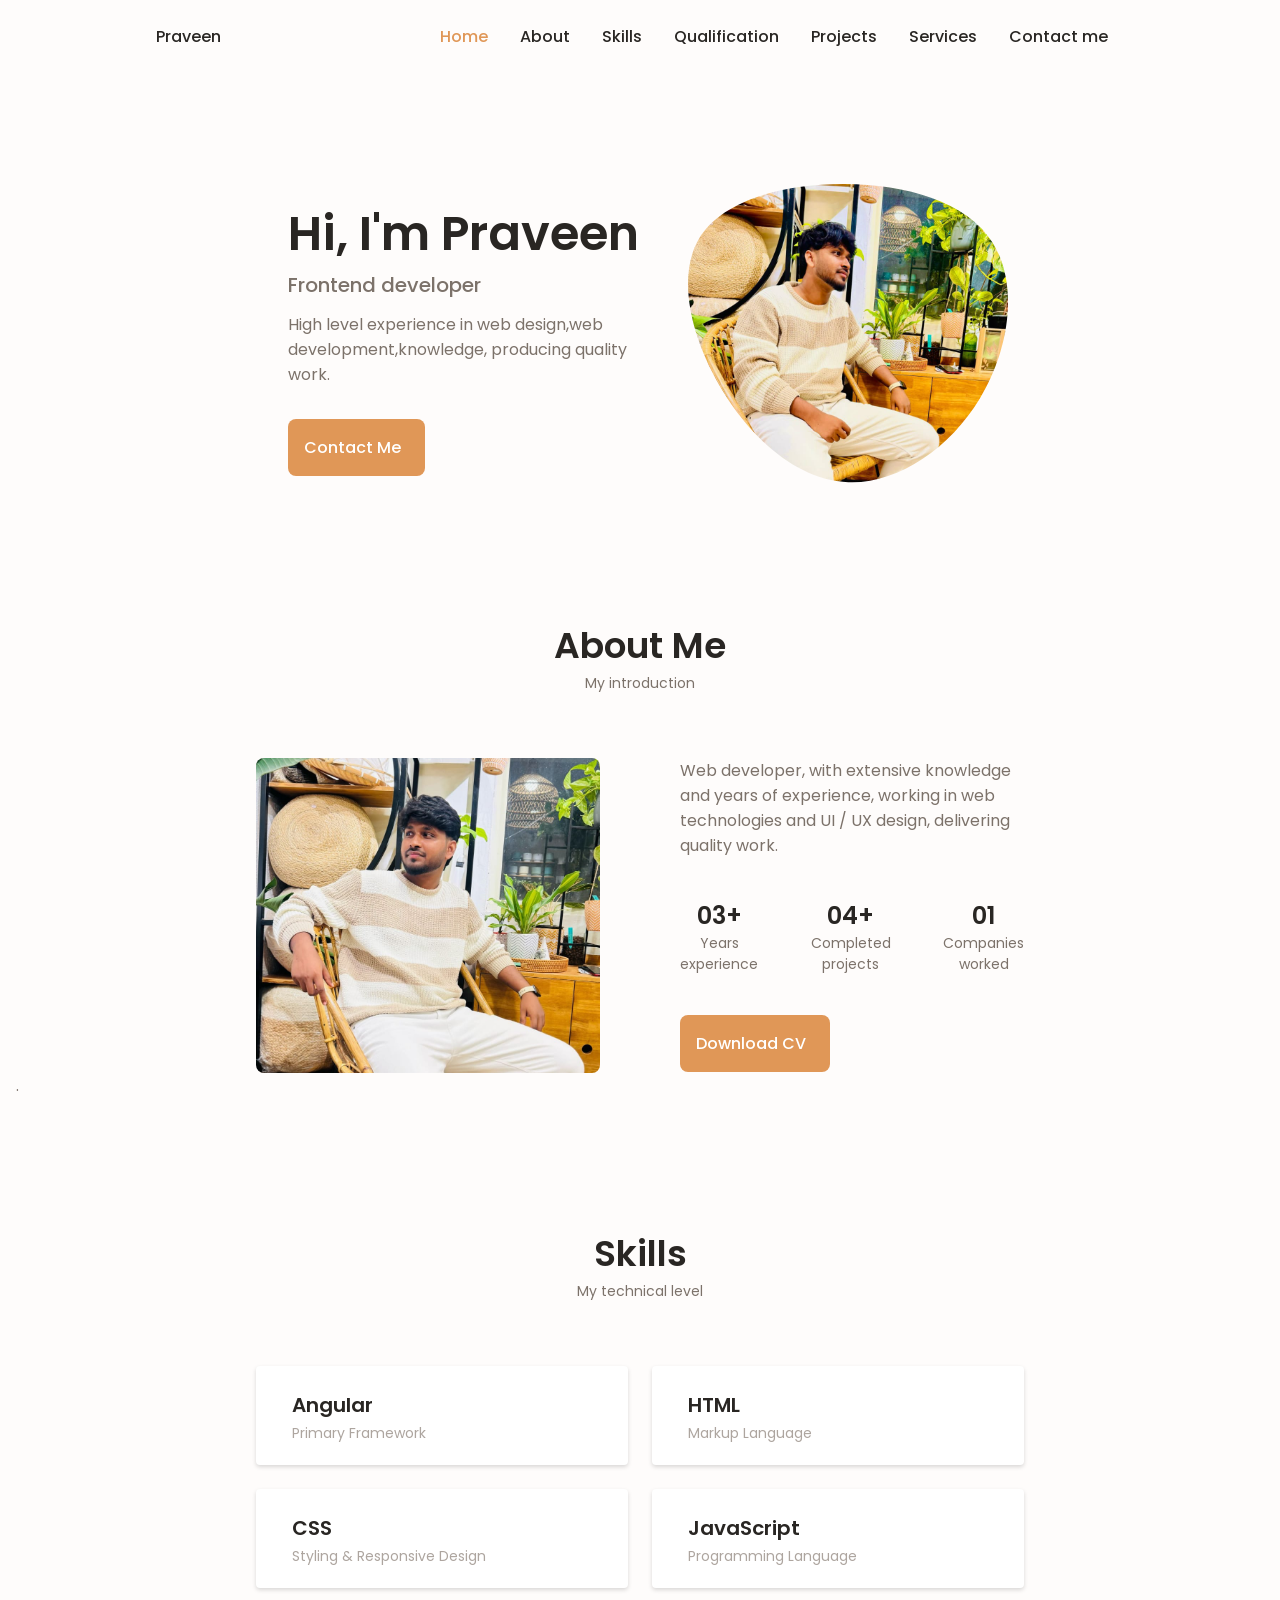
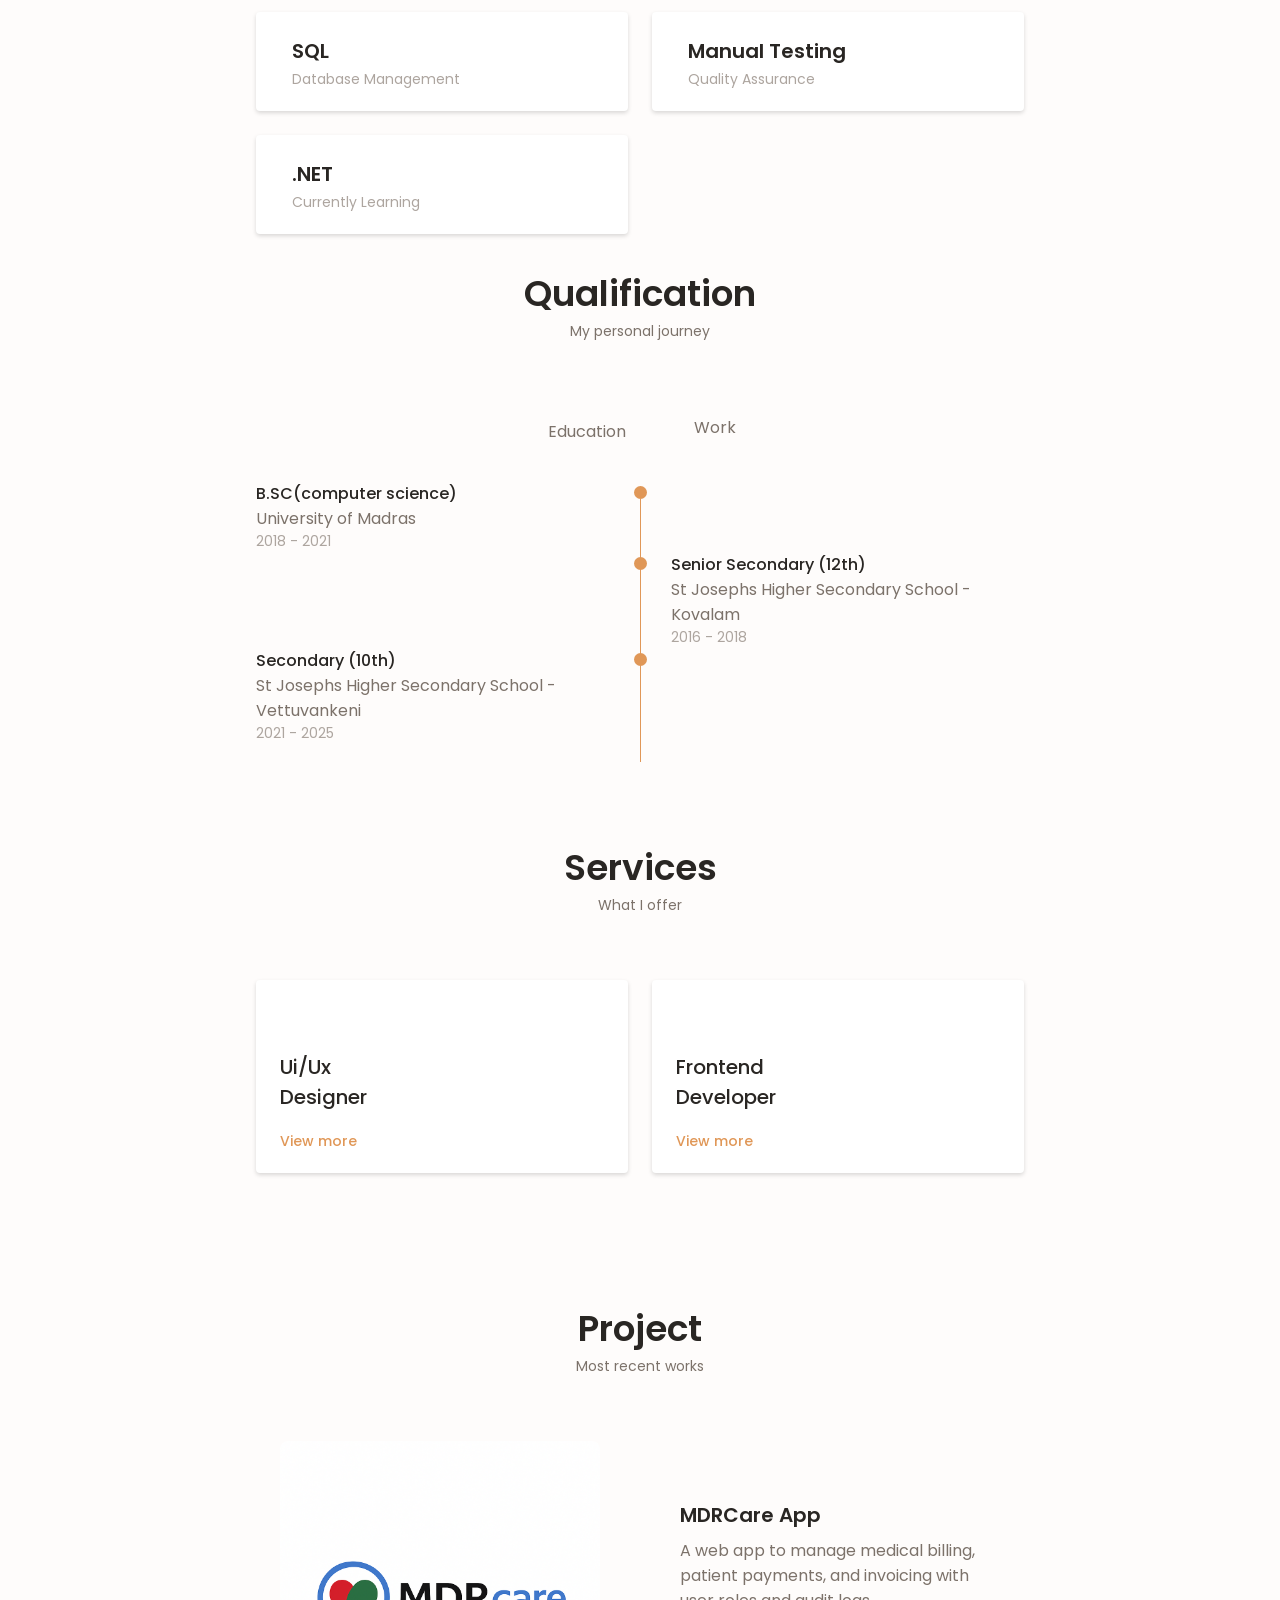
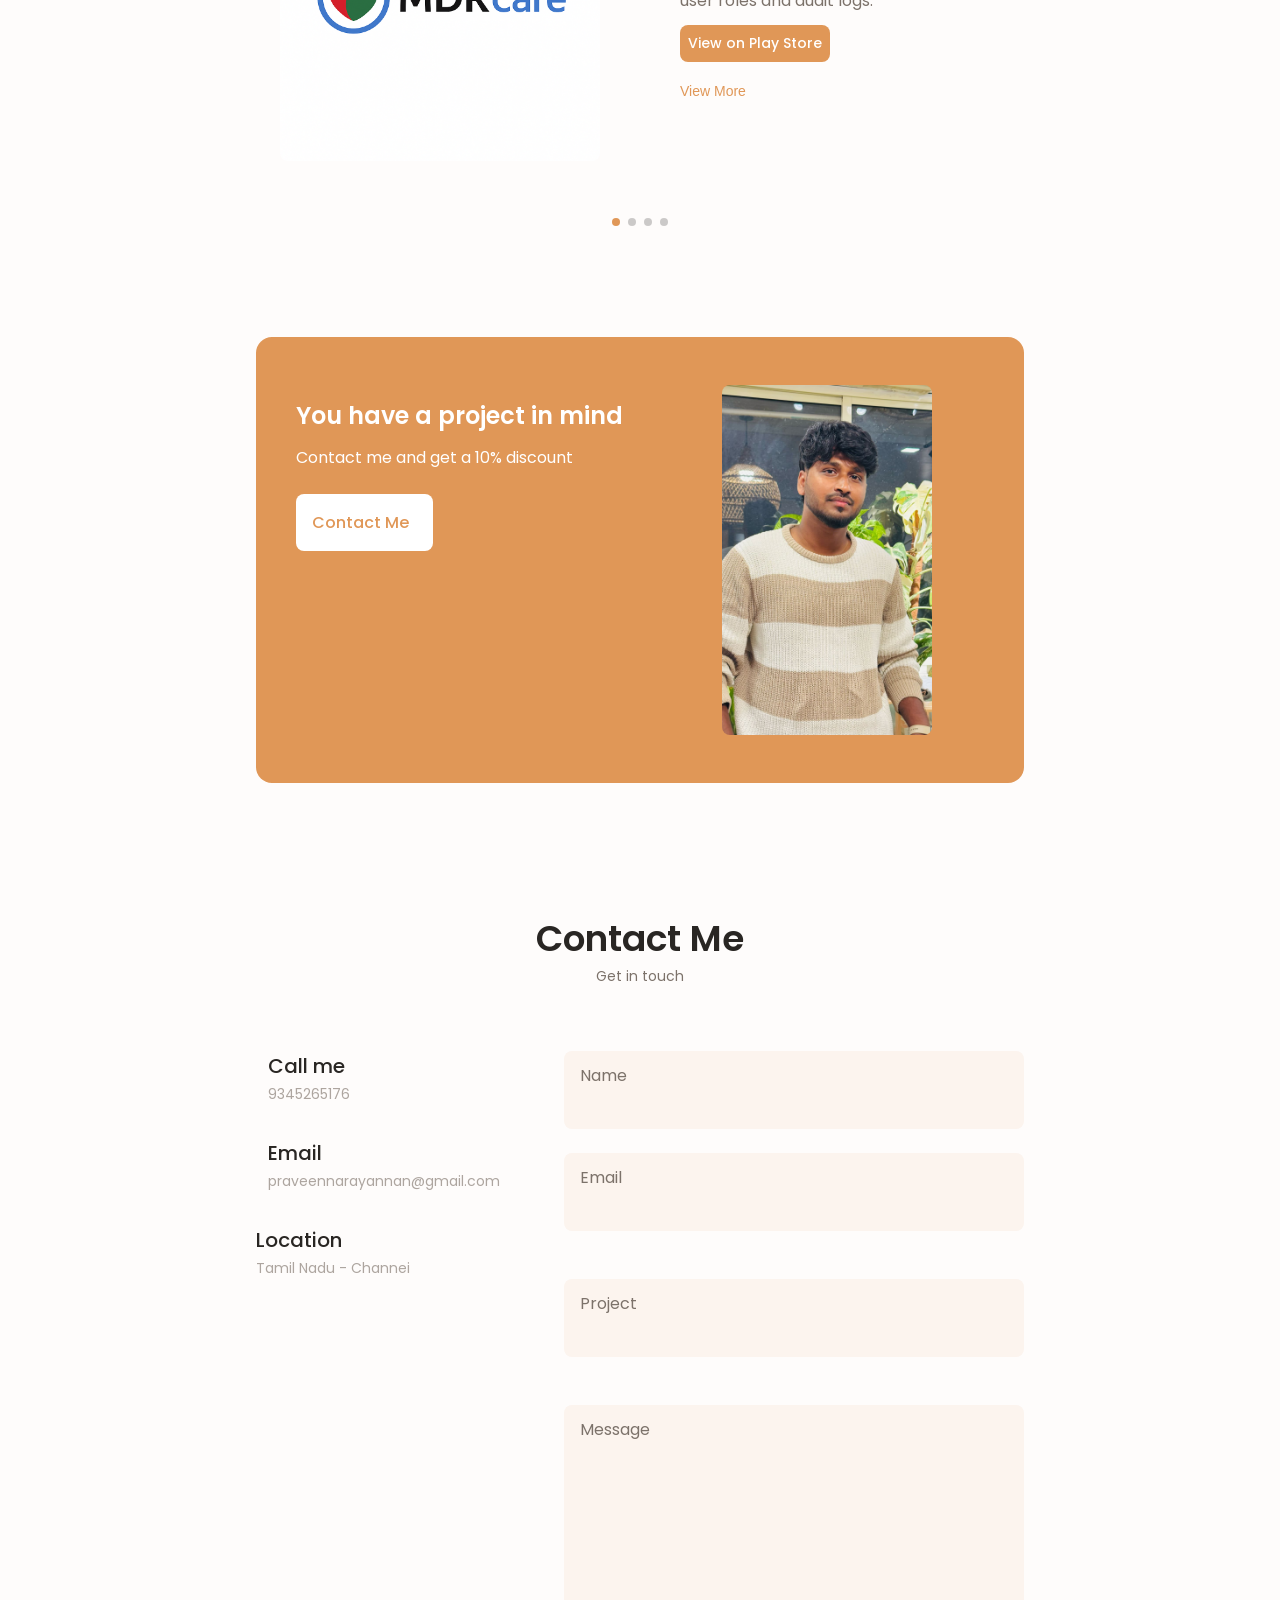
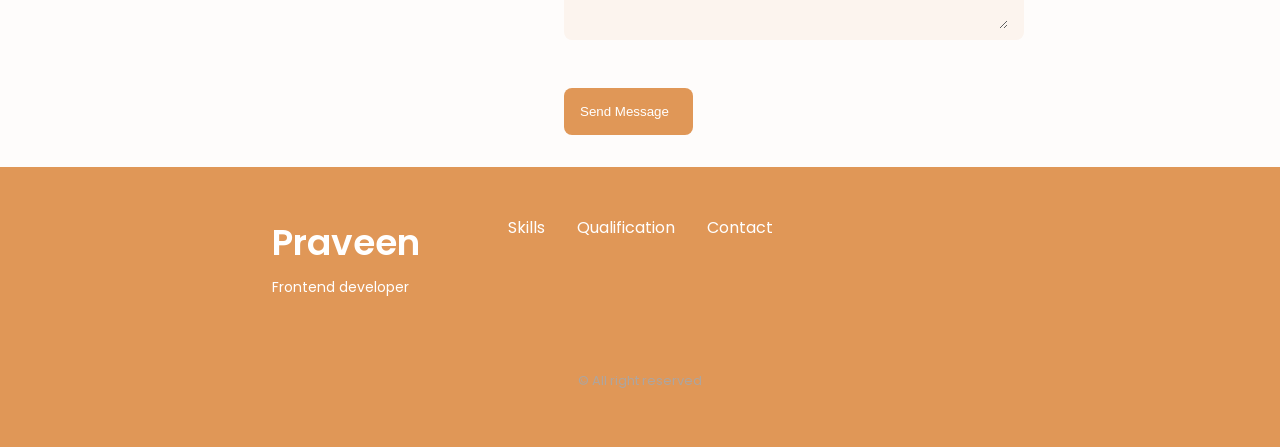
==== commit 1972116e: "aded new skills section" ====
--- a/index.html
+++ b/index.html
@@ -197,7 +197,7 @@
         </section>
 
         <!--==================== SKILLS ====================-->
-        <section class="skills section slide-in-top-on-scroll" id="skills">
+        <!-- <section class="skills section slide-in-top-on-scroll" id="skills">
             <h2 class="section__title">Skills</h2>
             <span class="section__subtitle">My technical level</span>
 
@@ -214,7 +214,7 @@
                                 <span class="skills__subtitle">More then 3 years</span>
                             </div>
 
-                            <!-- <div class="skills__arrow">></div> -->
+                            
                             <i class="uil uil-angle-up skills__arrow"></i>
                         </div>
 
@@ -253,8 +253,242 @@
                 </div>
             </div>
 
-        </section>
-
+        </section> -->
+        <!--==================== SKILLS ====================-->
+<!--==================== SKILLS ====================-->
+<section class="skills section" id="skills">
+    <h2 class="section__title">Skills</h2>
+    <span class="section__subtitle">My technical level</span>
+
+    <div class="skills__container container grid">
+
+        <!-- Angular -->
+        <div class="skills__content skills__close">
+            <div class="skills__header">
+               <i class="uil uil-apps skills__icon"></i>
+
+                <div>
+                    <h3 class="skills__title">Angular</h3>
+                    <span class="skills__subtitle">Primary Framework</span>
+                </div>
+
+                <i class="uil uil-angle-down skills__arrow"></i>
+            </div>
+
+            <div class="skills__list">
+                <p class="skills__description">
+                    Building scalable enterprise applications with reusable components,
+                    routing, state management, and modern Angular architecture.
+                </p>
+
+                <div class="skills__data">
+                    <div class="skills__titles">
+                        <h3 class="skills__name">Angular</h3>
+                        <span class="skills__number">90%</span>
+                    </div>
+
+                    <div class="skills__bar">
+                        <span class="skills__percentage skills__angular"></span>
+                    </div>
+                </div>
+            </div>
+        </div>
+
+        <!-- HTML -->
+        <div class="skills__content skills__close">
+            <div class="skills__header">
+                <i class="uil uil-html5 skills__icon"></i>
+
+                <div>
+                    <h3 class="skills__title">HTML</h3>
+                    <span class="skills__subtitle">Markup Language</span>
+                </div>
+
+                <i class="uil uil-angle-down skills__arrow"></i>
+            </div>
+
+            <div class="skills__list">
+                <p class="skills__description">
+                    Creating semantic, accessible, and SEO-friendly structures that
+                    follow modern web standards and best practices.
+                </p>
+
+                <div class="skills__data">
+                    <div class="skills__titles">
+                        <h3 class="skills__name">HTML</h3>
+                        <span class="skills__number">90%</span>
+                    </div>
+
+                    <div class="skills__bar">
+                        <span class="skills__percentage skills__html"></span>
+                    </div>
+                </div>
+            </div>
+        </div>
+
+        <!-- CSS -->
+        <div class="skills__content skills__close">
+            <div class="skills__header">
+                <i class="uil uil-css3-simple skills__icon"></i>
+
+                <div>
+                    <h3 class="skills__title">CSS</h3>
+                    <span class="skills__subtitle">Styling & Responsive Design</span>
+                </div>
+
+                <i class="uil uil-angle-down skills__arrow"></i>
+            </div>
+
+            <div class="skills__list">
+                <p class="skills__description">
+                    Designing responsive layouts using Flexbox, Grid, animations,
+                    and modern CSS techniques for engaging user experiences.
+                </p>
+
+                <div class="skills__data">
+                    <div class="skills__titles">
+                        <h3 class="skills__name">CSS</h3>
+                        <span class="skills__number">80%</span>
+                    </div>
+
+                    <div class="skills__bar">
+                        <span class="skills__percentage skills__css"></span>
+                    </div>
+                </div>
+            </div>
+        </div>
+
+        <!-- JavaScript -->
+        <div class="skills__content skills__close">
+            <div class="skills__header">
+                <i class="uil uil-java-script skills__icon"></i>
+
+                <div>
+                    <h3 class="skills__title">JavaScript</h3>
+                    <span class="skills__subtitle">Programming Language</span>
+                </div>
+
+                <i class="uil uil-angle-down skills__arrow"></i>
+            </div>
+
+            <div class="skills__list">
+                <p class="skills__description">
+                    Developing dynamic and interactive web applications using ES6+,
+                    asynchronous programming, and DOM manipulation.
+                </p>
+
+                <div class="skills__data">
+                    <div class="skills__titles">
+                        <h3 class="skills__name">JavaScript</h3>
+                        <span class="skills__number">60%</span>
+                    </div>
+
+                    <div class="skills__bar">
+                        <span class="skills__percentage skills__javascript"></span>
+                    </div>
+                </div>
+            </div>
+        </div>
+
+        <!-- SQL -->
+<div class="skills__content skills__close">
+    <div class="skills__header">
+        <i class="uil uil-database skills__icon"></i>
+
+        <div>
+            <h3 class="skills__title">SQL</h3>
+            <span class="skills__subtitle">Database Management</span>
+        </div>
+
+        <i class="uil uil-angle-down skills__arrow"></i>
+    </div>
+
+    <div class="skills__list">
+        <p class="skills__description">
+            Writing queries, working with relational databases, joins,
+            filtering, and data retrieval to support application development
+            and reporting requirements.
+        </p>
+
+        <div class="skills__data">
+            <div class="skills__titles">
+                <h3 class="skills__name">SQL</h3>
+                <span class="skills__number">70%</span>
+            </div>
+
+            <div class="skills__bar">
+                <span class="skills__percentage skills__sql"></span>
+            </div>
+        </div>
+    </div>
+</div>
+
+<!-- Manual Testing -->
+<div class="skills__content skills__close">
+    <div class="skills__header">
+        <i class="uil uil-clipboard-notes skills__icon"></i>
+
+        <div>
+            <h3 class="skills__title">Manual Testing</h3>
+            <span class="skills__subtitle">Quality Assurance</span>
+        </div>
+
+        <i class="uil uil-angle-down skills__arrow"></i>
+    </div>
+
+    <div class="skills__list">
+        <p class="skills__description">
+            Performing functional, regression, UI, and user acceptance testing
+            to ensure application quality and a seamless user experience.
+        </p>
+
+        <div class="skills__data">
+            <div class="skills__titles">
+                <h3 class="skills__name">Manual Testing</h3>
+                <span class="skills__number">70%</span>
+            </div>
+
+            <div class="skills__bar">
+                <span class="skills__percentage skills__testing"></span>
+            </div>
+        </div>
+    </div>
+</div>
+
+<!-- .NET -->
+<div class="skills__content skills__close">
+    <div class="skills__header">
+        <i class="uil uil-brackets-curly skills__icon"></i>
+
+        <div>
+            <h3 class="skills__title">.NET</h3>
+            <span class="skills__subtitle">Currently Learning</span>
+        </div>
+
+        <i class="uil uil-angle-down skills__arrow"></i>
+    </div>
+
+    <div class="skills__list">
+        <p class="skills__description">
+            Currently learning .NET, ASP.NET Core Web API, CRUD operations,
+            and backend development concepts to expand my full-stack development skills.
+        </p>
+
+        <div class="skills__data">
+            <div class="skills__titles">
+                <h3 class="skills__name">.NET</h3>
+                <span class="skills__number">50%</span>
+            </div>
+
+            <div class="skills__bar">
+                <span class="skills__percentage skills__dotnet"></span>
+            </div>
+        </div>
+    </div>
+</div>
+
+    </div>
+</section>
         <!--==================== QUALIFICATION ====================-->
         <section class="qualification__section " id="qualification">
 
@@ -329,7 +563,7 @@
                             </div>
 
                         </div>
-                        <div class="qualification__data">
+                        <!-- <div class="qualification__data">
 
                                 <div></div>
                                 <div>
@@ -348,7 +582,7 @@
 
                                 
 
-                            </div>
+                            </div> -->
                     </div>
                     <div class="qualification__content " data-content id="work">
                         <div class="qualification__data">
@@ -665,7 +899,13 @@
 
             </div>
 
-            <div id="portfolioModal" class="modal ">
+           
+
+
+        </section>
+
+
+         <div id="portfolioModal" class="modal ">
                 <div class="modal-content">
                     <div class="modal-project">
                     <h3 id="modalTitle"></h3>
@@ -684,9 +924,6 @@
 
                 </div>
             </div>
-
-
-        </section>
 
         <!--==================== PROJECT IN MIND ====================-->
         <section class="project section slide-in-top-on-scroll">
--- a/assets/css/styles.css
+++ b/assets/css/styles.css
@@ -475,13 +475,13 @@
 /*==================== SKILLS ====================*/
 
 .skills__container {
-  row-gap: 0;
+ grid-template-columns: repeat(2, 1fr);
 }
 
 .skills__header {
   display: flex;
   align-items: center;
-  margin-bottom: var(--mb-2-5);
+  /* margin-bottom: var(--mb-2-5); */
   cursor: pointer;
 }
 
@@ -516,13 +516,20 @@
 
 .skills__title {
   display: flex;
-  justify-content: center;
-  margin-bottom: var(--mb-0-5);
+  /* justify-content: center; */
+  /* margin-bottom: var(--mb-0-5); */
 }
 
 .skills__name {
   font-size: var(--normal-font-size);
   font-weight: var(--font-medium);
+}
+
+.skills__description{
+  color: var(--text-color);
+  font-size: var(--small-font-size);
+  font-family: var(--body-font);
+      margin-top: var(--mb-0-5);
 }
 
 .skills__bar,
@@ -564,6 +571,10 @@
 .skills__open .skills__list {
   height: max-content;
   margin-bottom: var(--mb-0-5);
+      display: flex;
+    flex-direction: column;
+    justify-content: space-between;
+    height: 75%;
 }
 
 .skills__open .skills__arrow {
@@ -573,6 +584,19 @@
 .skills__data {
   display: flex;
   justify-content: space-between;
+}
+
+.skills__content {
+  /* position: relative; */
+  background-color: var(--container-color);
+  padding: 1.5rem .5rem 1.25rem 1.5rem;
+  border-radius: .25rem;
+  box-shadow: 0 2px 4px rgb(0, 0, 0, .15);
+  transition: .3s;
+}
+
+.skills__content:hover {
+  box-shadow: 0 4px 8px rgb(0, 0, 0, .15);
 }
 
 
@@ -1526,4 +1550,9 @@
     transform: translateY(0);
     opacity: 1
   }
+}
+
+.swiper-pagination-bullet-active {
+    opacity: var(--swiper-pagination-bullet-opacity, 1);
+    background:var(--first-color);
 }
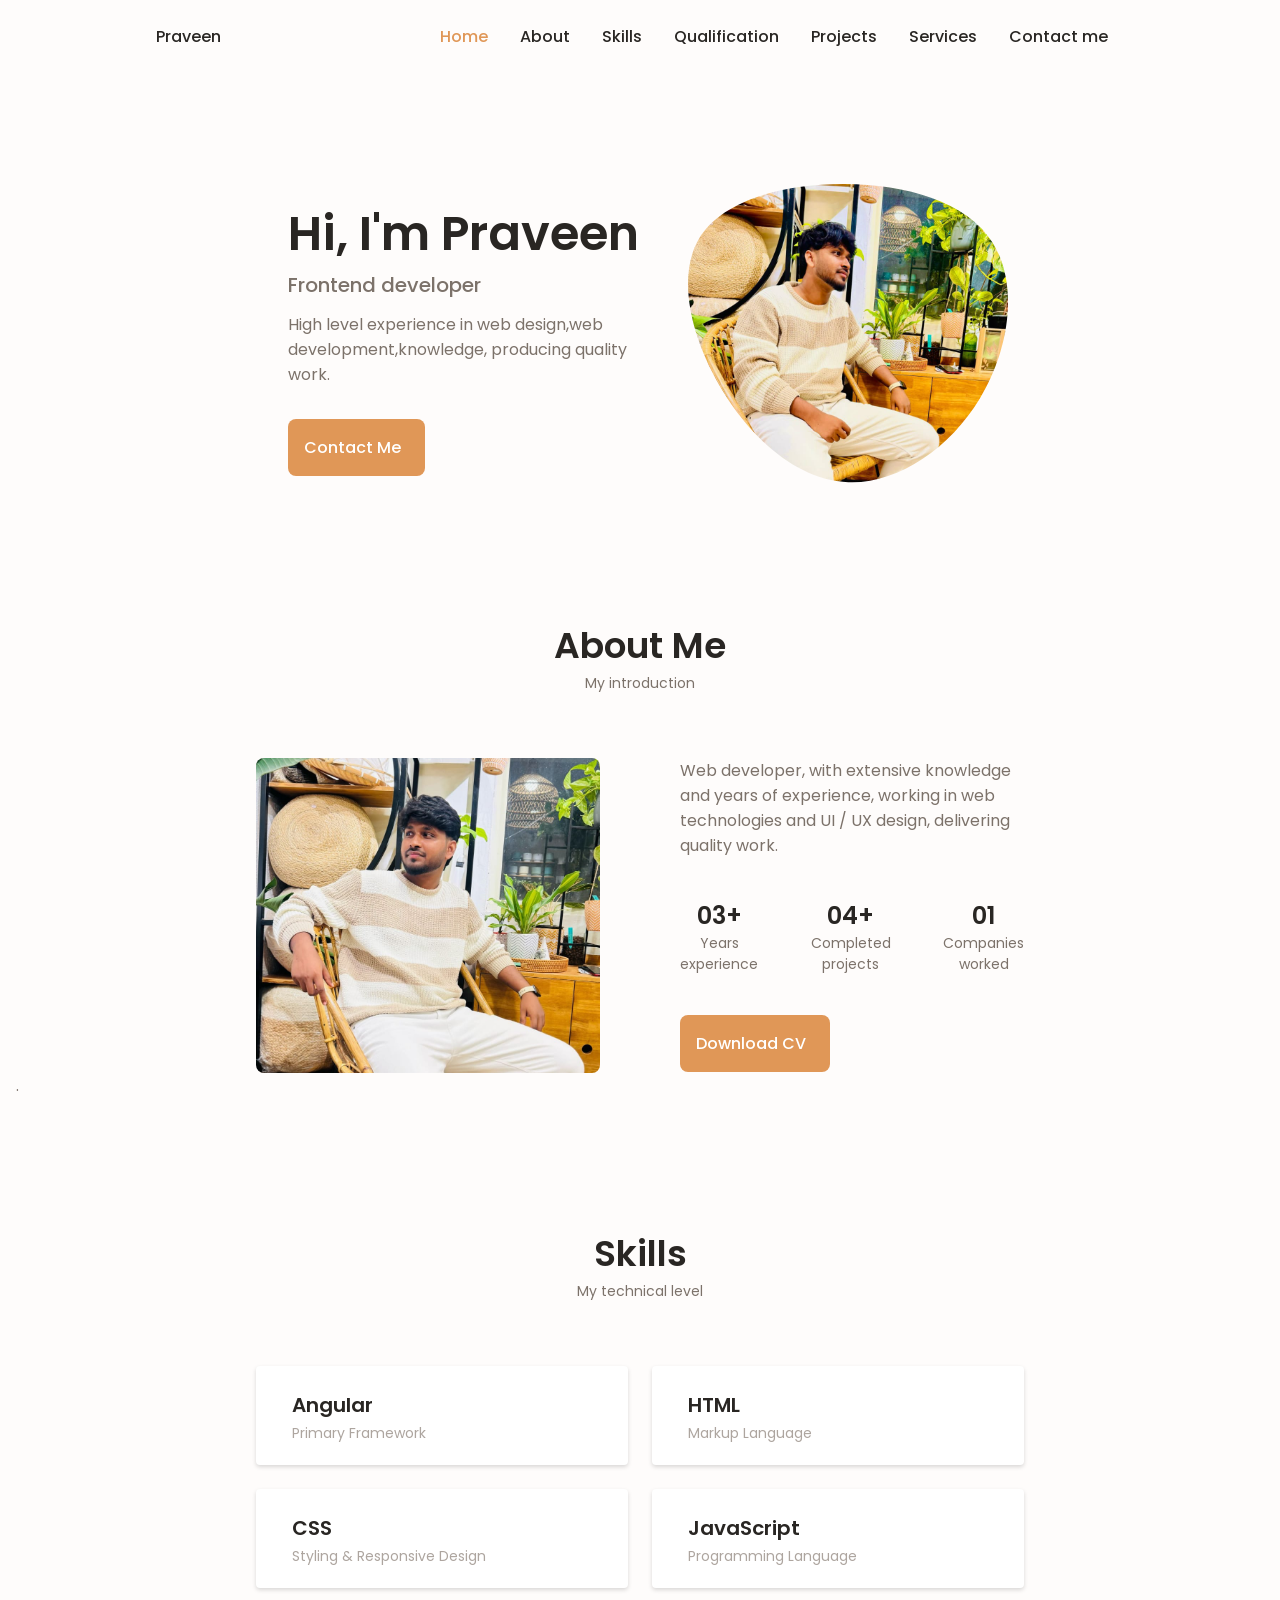
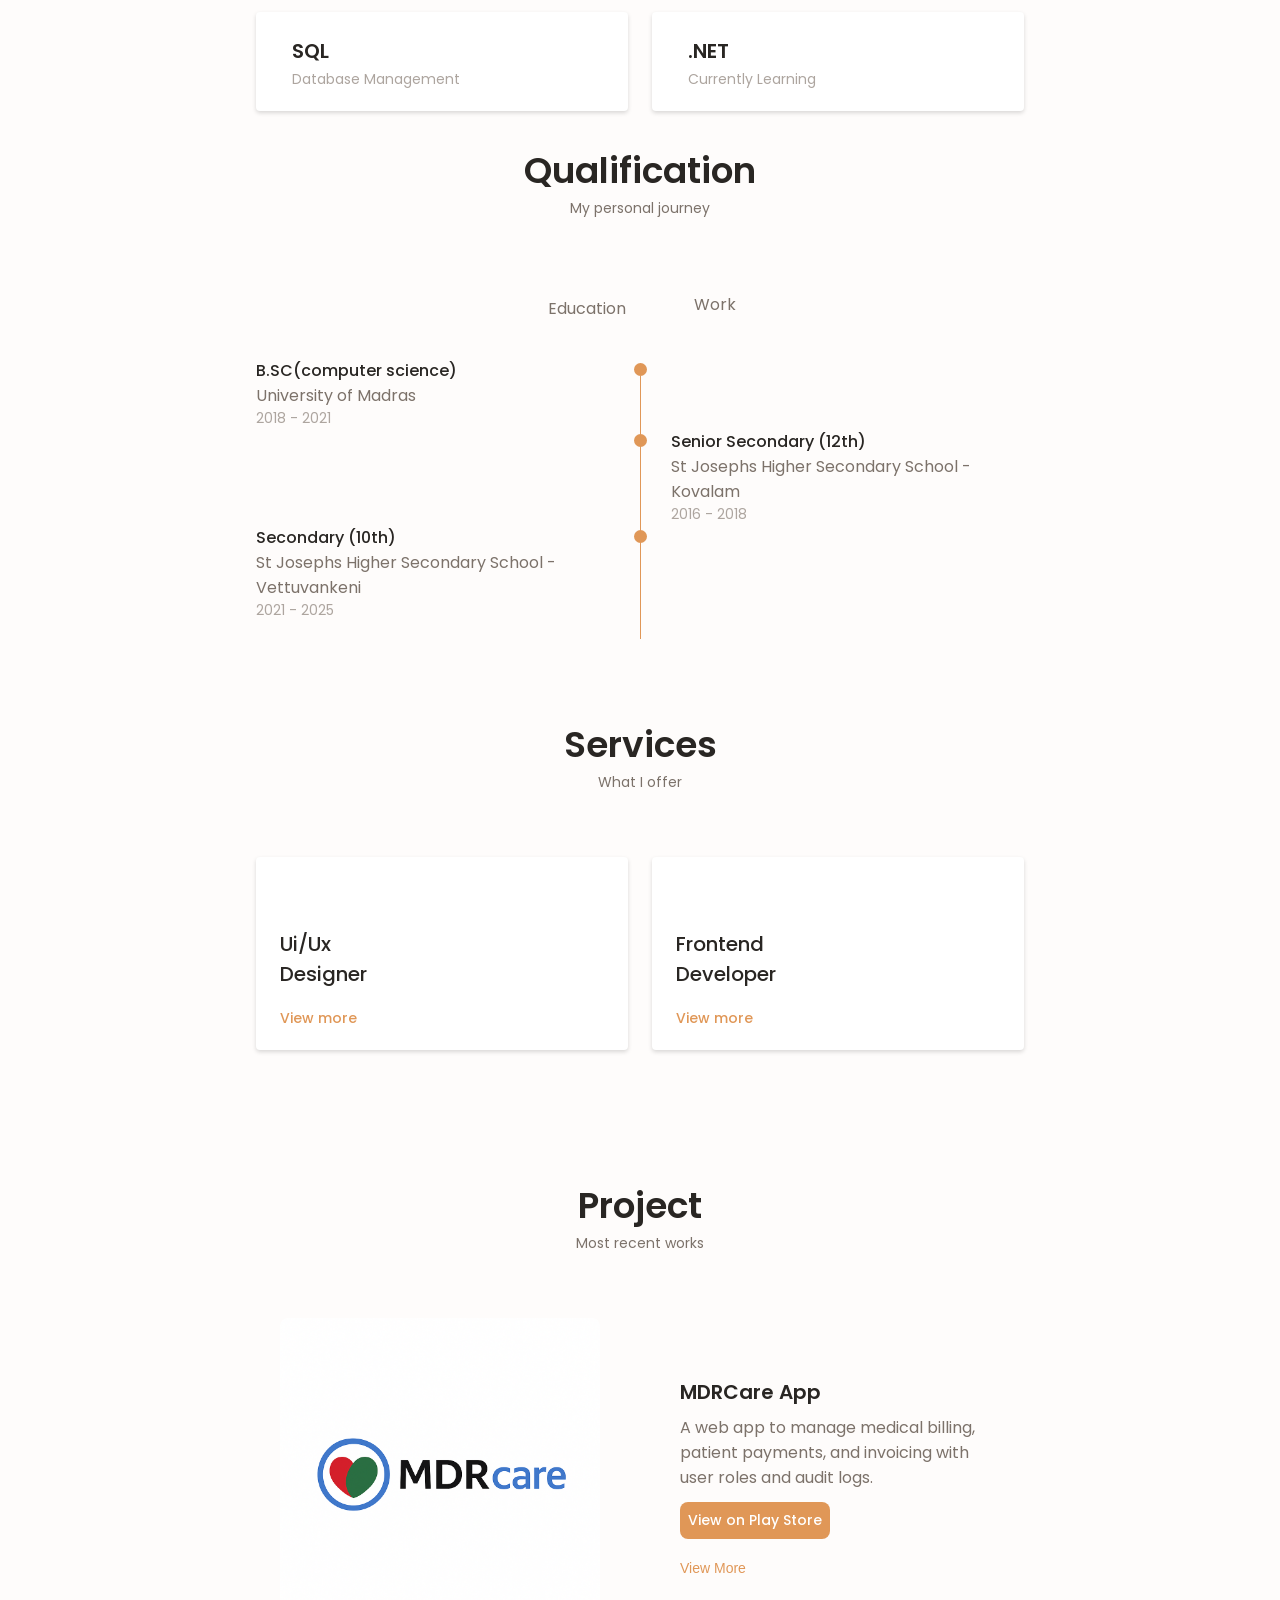
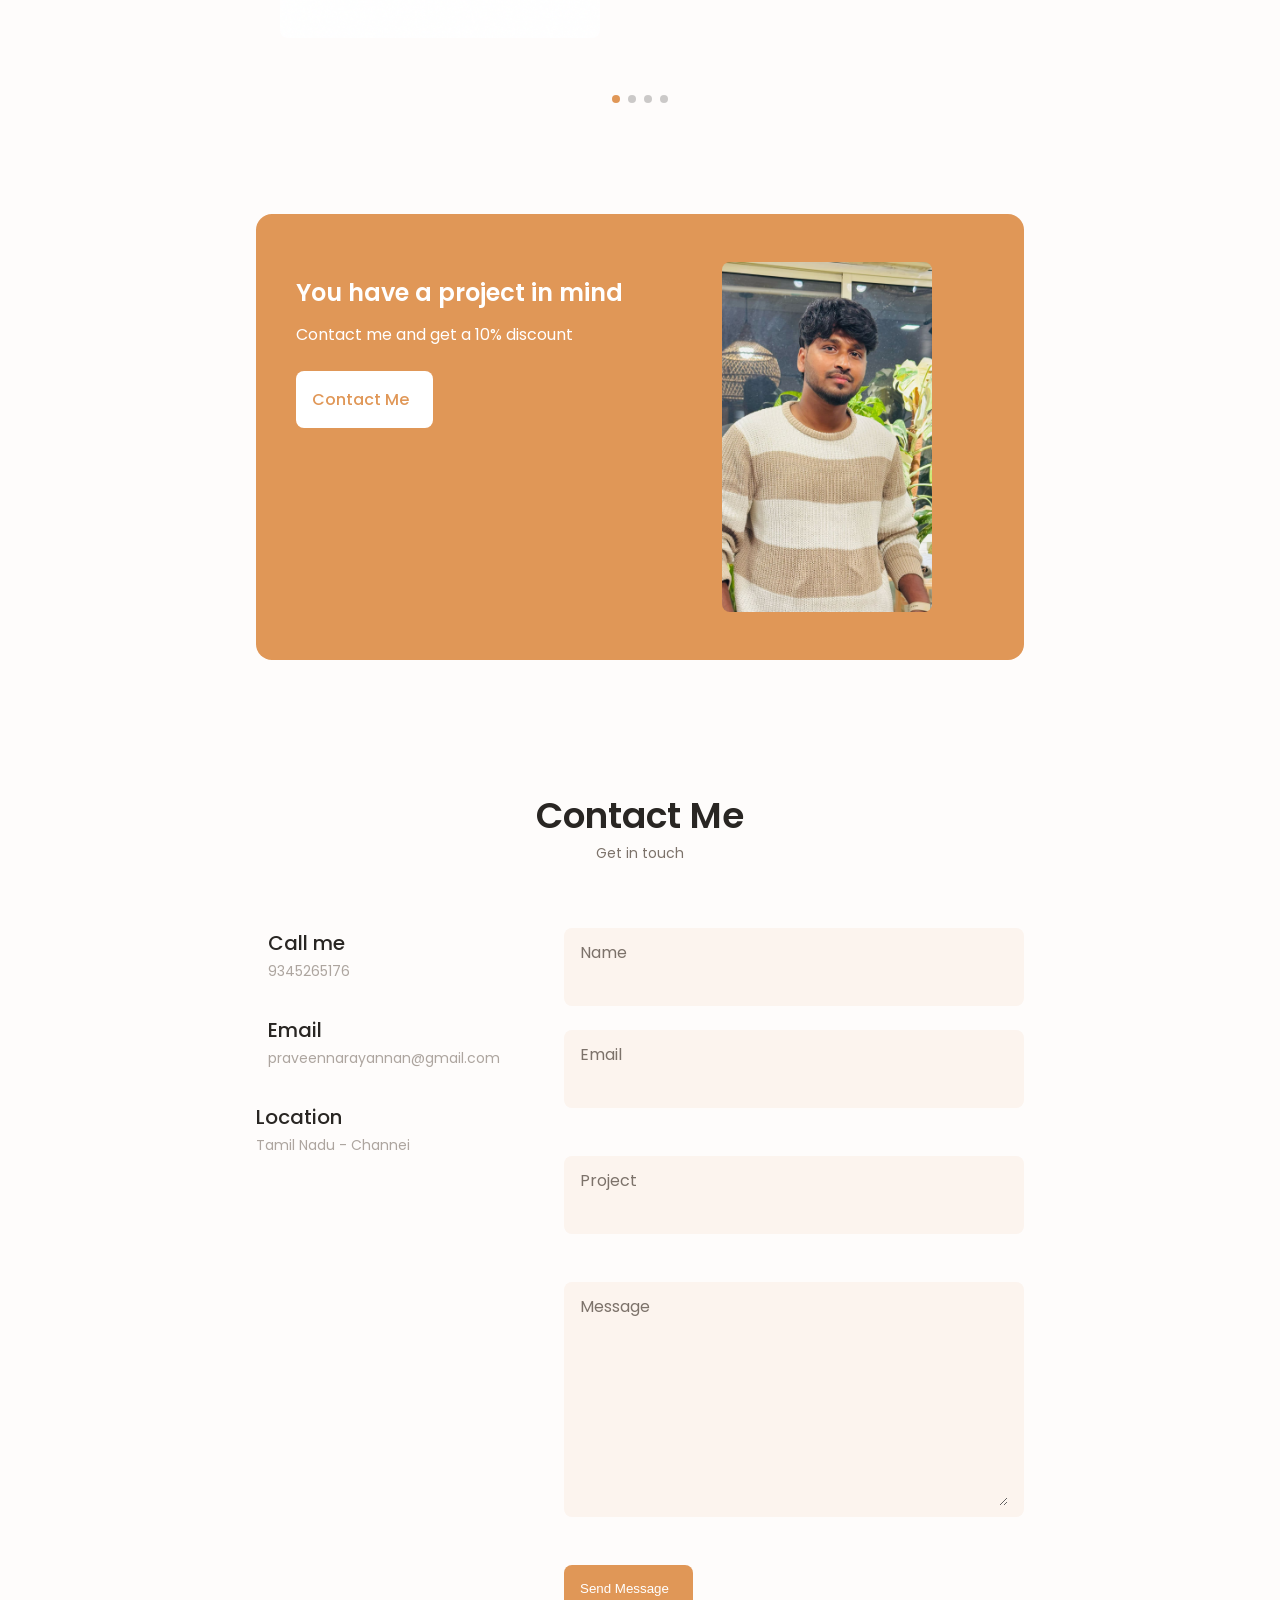
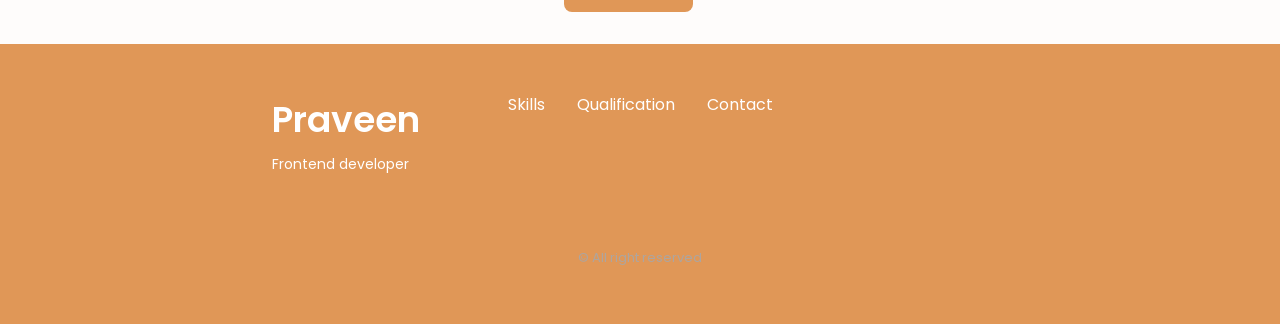
==== commit 701421a8: "Removed testing from skills" ====
--- a/index.html
+++ b/index.html
@@ -424,7 +424,7 @@
 </div>
 
 <!-- Manual Testing -->
-<div class="skills__content skills__close">
+<!-- <div class="skills__content skills__close">
     <div class="skills__header">
         <i class="uil uil-clipboard-notes skills__icon"></i>
 
@@ -453,7 +453,7 @@
             </div>
         </div>
     </div>
-</div>
+</div> -->
 
 <!-- .NET -->
 <div class="skills__content skills__close">
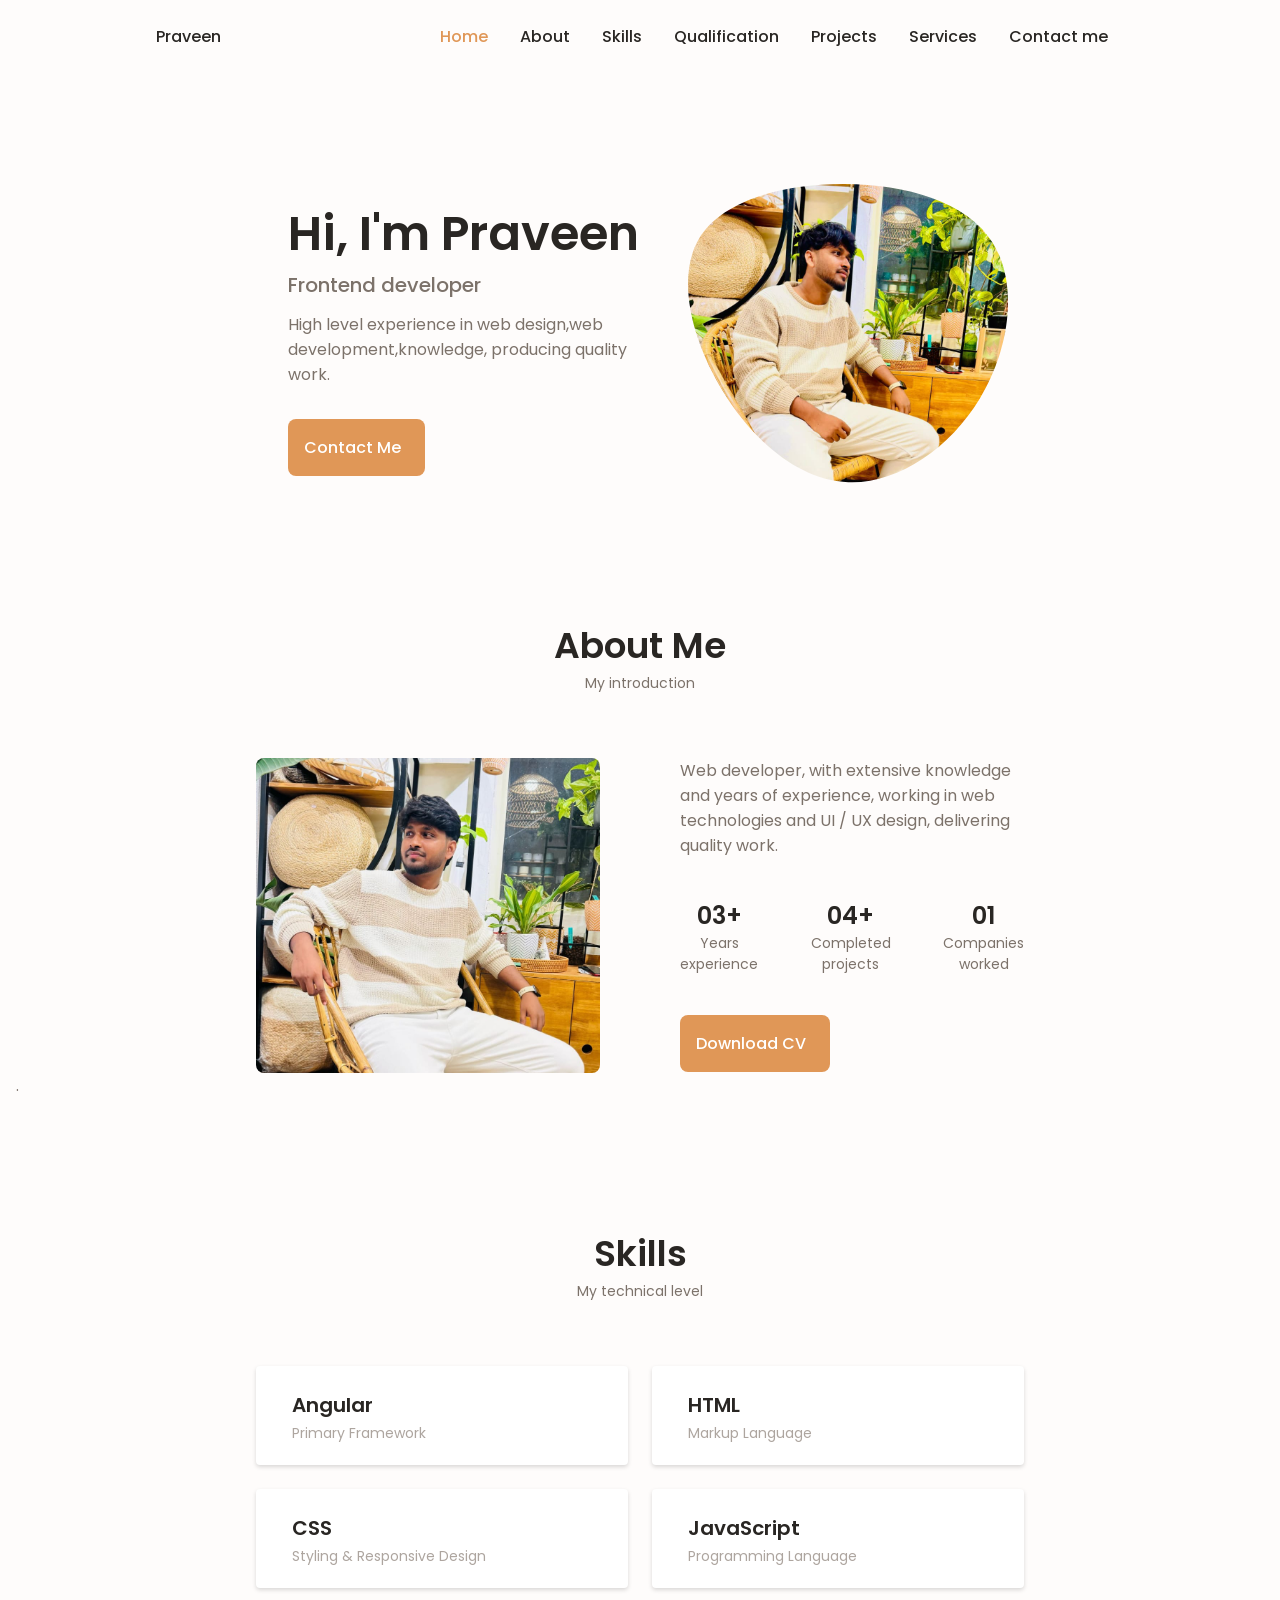
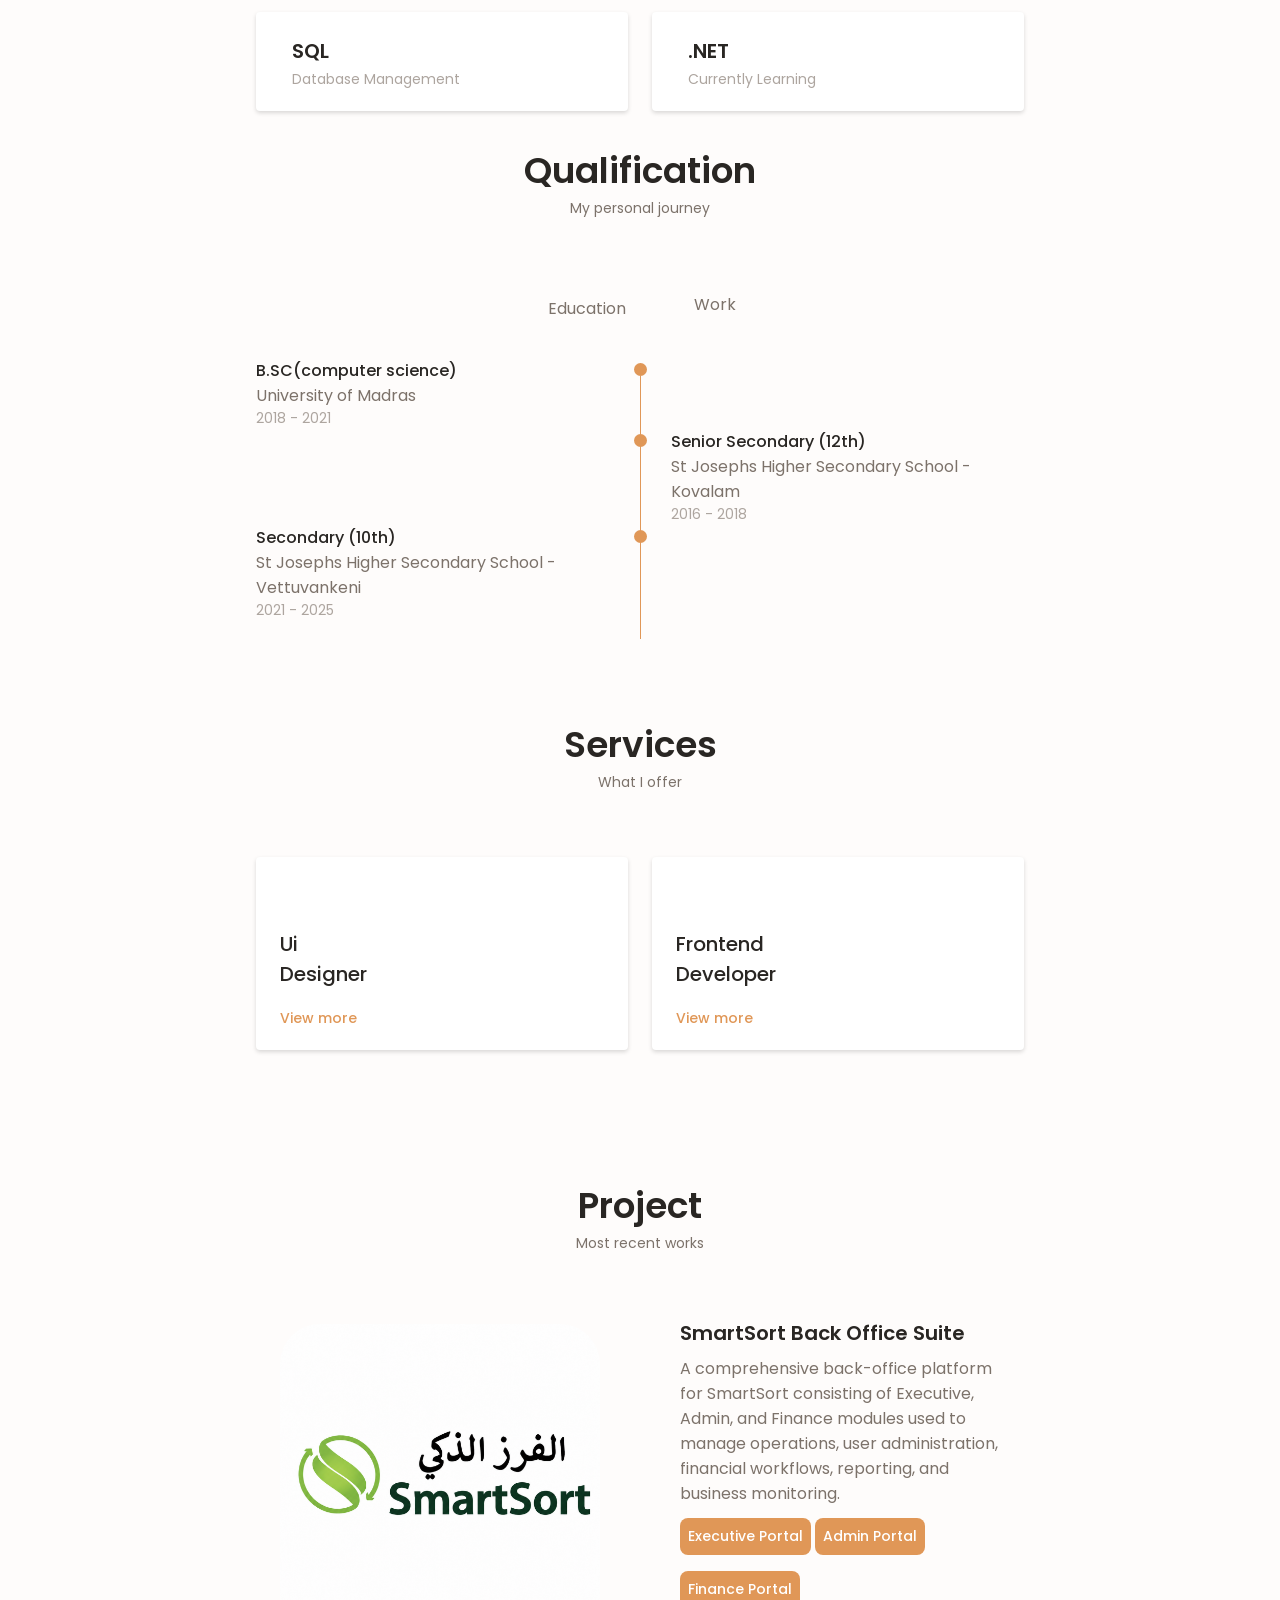
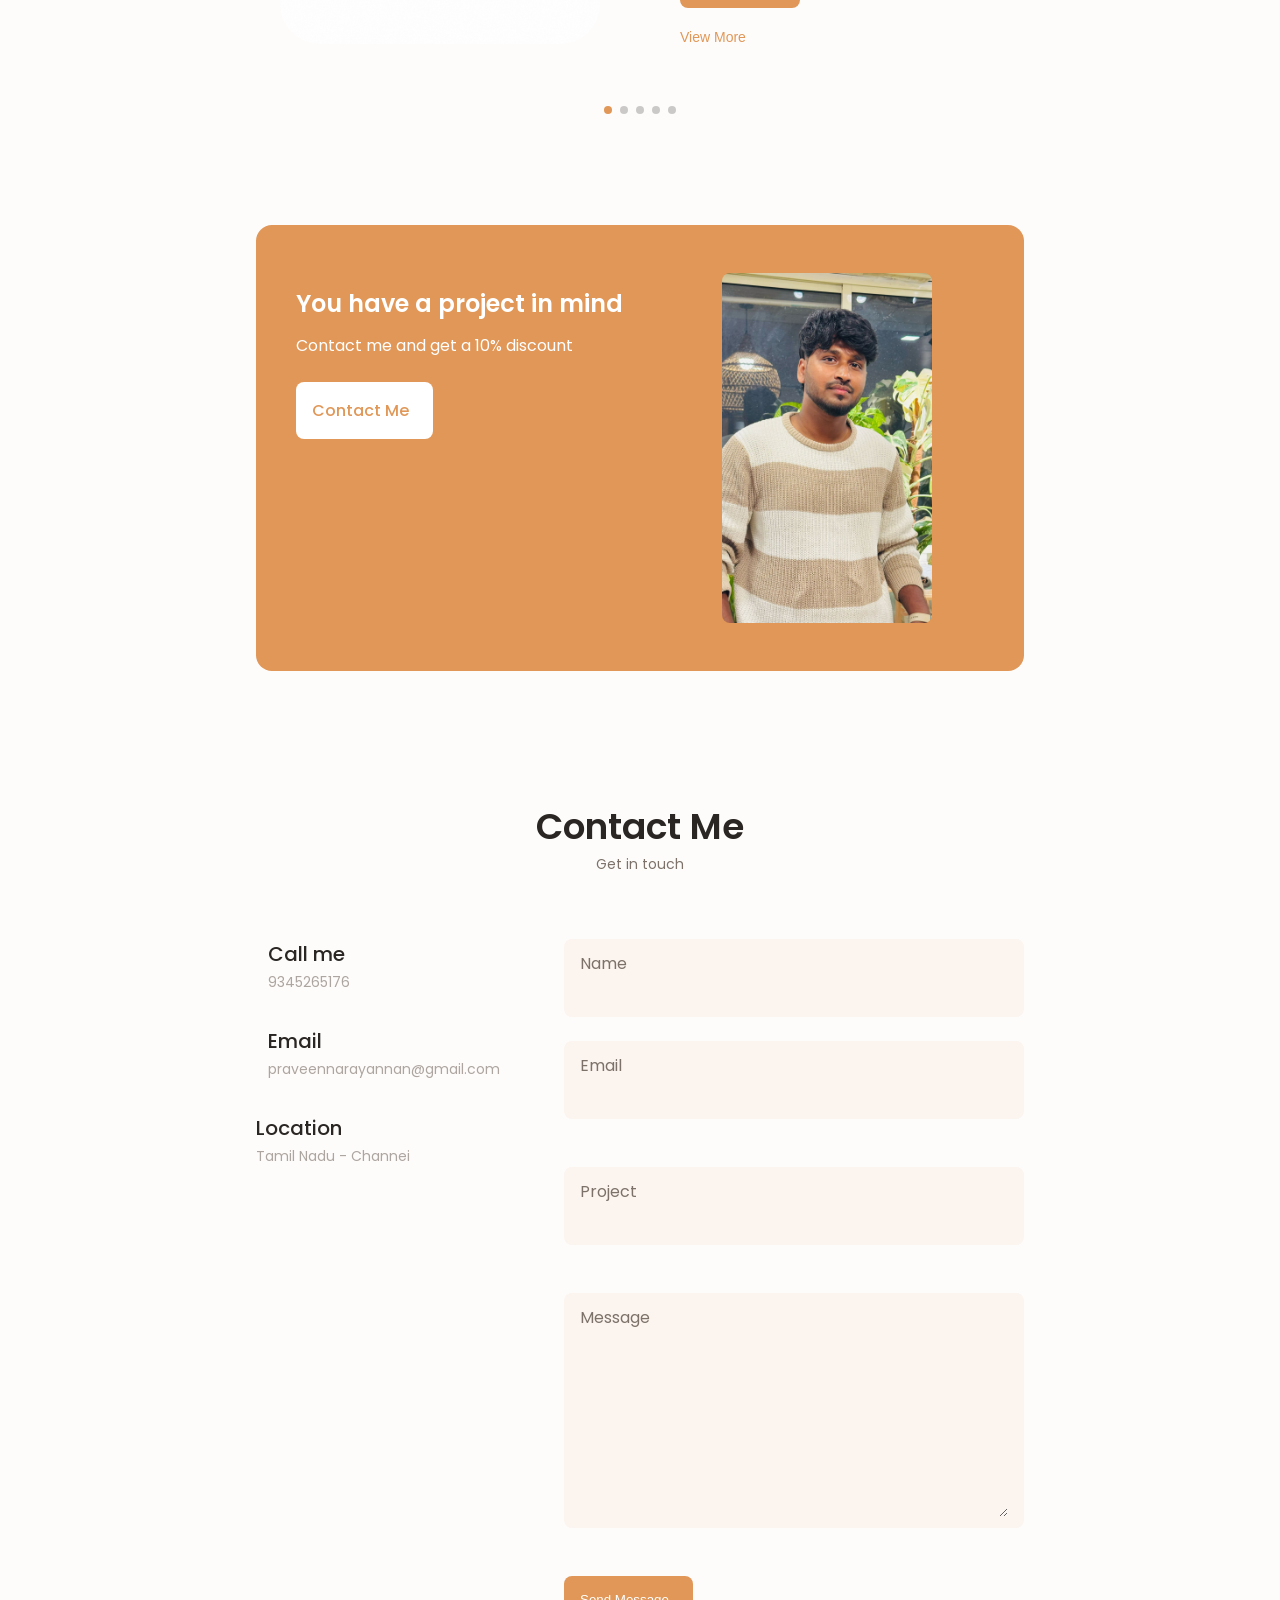
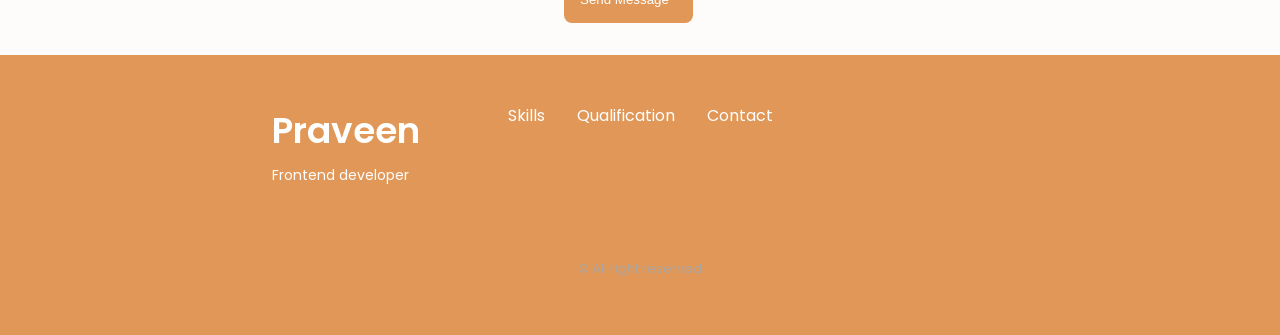
==== commit 87b81455: "Added SS bo project in Projects and fixed the dark mode model popup texts , Changed UI/UX to UI only" ====
--- a/index.html
+++ b/index.html
@@ -185,7 +185,7 @@
                     </div>
 
                     <div class="about__buttons">
-                        <a download="" href="assets/pdf/Praveen-CV.pdf" class="button button--flex">
+                        <a download="" href="assets/pdf/Praveen'sResume.pdf" class="button button--flex">
                             Download CV <i class="uil uil-download-alt button__icon"></i>
                         </a>
                     </div>
@@ -255,176 +255,176 @@
 
         </section> -->
         <!--==================== SKILLS ====================-->
-<!--==================== SKILLS ====================-->
-<section class="skills section" id="skills">
-    <h2 class="section__title">Skills</h2>
-    <span class="section__subtitle">My technical level</span>
-
-    <div class="skills__container container grid">
-
-        <!-- Angular -->
-        <div class="skills__content skills__close">
-            <div class="skills__header">
-               <i class="uil uil-apps skills__icon"></i>
-
-                <div>
-                    <h3 class="skills__title">Angular</h3>
-                    <span class="skills__subtitle">Primary Framework</span>
-                </div>
-
-                <i class="uil uil-angle-down skills__arrow"></i>
-            </div>
-
-            <div class="skills__list">
-                <p class="skills__description">
-                    Building scalable enterprise applications with reusable components,
-                    routing, state management, and modern Angular architecture.
-                </p>
-
-                <div class="skills__data">
-                    <div class="skills__titles">
-                        <h3 class="skills__name">Angular</h3>
-                        <span class="skills__number">90%</span>
-                    </div>
-
-                    <div class="skills__bar">
-                        <span class="skills__percentage skills__angular"></span>
-                    </div>
-                </div>
-            </div>
-        </div>
-
-        <!-- HTML -->
-        <div class="skills__content skills__close">
-            <div class="skills__header">
-                <i class="uil uil-html5 skills__icon"></i>
-
-                <div>
-                    <h3 class="skills__title">HTML</h3>
-                    <span class="skills__subtitle">Markup Language</span>
-                </div>
-
-                <i class="uil uil-angle-down skills__arrow"></i>
-            </div>
-
-            <div class="skills__list">
-                <p class="skills__description">
-                    Creating semantic, accessible, and SEO-friendly structures that
-                    follow modern web standards and best practices.
-                </p>
-
-                <div class="skills__data">
-                    <div class="skills__titles">
-                        <h3 class="skills__name">HTML</h3>
-                        <span class="skills__number">90%</span>
-                    </div>
-
-                    <div class="skills__bar">
-                        <span class="skills__percentage skills__html"></span>
-                    </div>
-                </div>
-            </div>
-        </div>
-
-        <!-- CSS -->
-        <div class="skills__content skills__close">
-            <div class="skills__header">
-                <i class="uil uil-css3-simple skills__icon"></i>
-
-                <div>
-                    <h3 class="skills__title">CSS</h3>
-                    <span class="skills__subtitle">Styling & Responsive Design</span>
-                </div>
-
-                <i class="uil uil-angle-down skills__arrow"></i>
-            </div>
-
-            <div class="skills__list">
-                <p class="skills__description">
-                    Designing responsive layouts using Flexbox, Grid, animations,
-                    and modern CSS techniques for engaging user experiences.
-                </p>
-
-                <div class="skills__data">
-                    <div class="skills__titles">
-                        <h3 class="skills__name">CSS</h3>
-                        <span class="skills__number">80%</span>
-                    </div>
-
-                    <div class="skills__bar">
-                        <span class="skills__percentage skills__css"></span>
-                    </div>
-                </div>
-            </div>
-        </div>
-
-        <!-- JavaScript -->
-        <div class="skills__content skills__close">
-            <div class="skills__header">
-                <i class="uil uil-java-script skills__icon"></i>
-
-                <div>
-                    <h3 class="skills__title">JavaScript</h3>
-                    <span class="skills__subtitle">Programming Language</span>
-                </div>
-
-                <i class="uil uil-angle-down skills__arrow"></i>
-            </div>
-
-            <div class="skills__list">
-                <p class="skills__description">
-                    Developing dynamic and interactive web applications using ES6+,
-                    asynchronous programming, and DOM manipulation.
-                </p>
-
-                <div class="skills__data">
-                    <div class="skills__titles">
-                        <h3 class="skills__name">JavaScript</h3>
-                        <span class="skills__number">60%</span>
-                    </div>
-
-                    <div class="skills__bar">
-                        <span class="skills__percentage skills__javascript"></span>
-                    </div>
-                </div>
-            </div>
-        </div>
-
-        <!-- SQL -->
-<div class="skills__content skills__close">
-    <div class="skills__header">
-        <i class="uil uil-database skills__icon"></i>
-
-        <div>
-            <h3 class="skills__title">SQL</h3>
-            <span class="skills__subtitle">Database Management</span>
-        </div>
-
-        <i class="uil uil-angle-down skills__arrow"></i>
-    </div>
-
-    <div class="skills__list">
-        <p class="skills__description">
-            Writing queries, working with relational databases, joins,
-            filtering, and data retrieval to support application development
-            and reporting requirements.
-        </p>
-
-        <div class="skills__data">
-            <div class="skills__titles">
-                <h3 class="skills__name">SQL</h3>
-                <span class="skills__number">70%</span>
-            </div>
-
-            <div class="skills__bar">
-                <span class="skills__percentage skills__sql"></span>
-            </div>
-        </div>
-    </div>
-</div>
-
-<!-- Manual Testing -->
-<!-- <div class="skills__content skills__close">
+        <!--==================== SKILLS ====================-->
+        <section class="skills section" id="skills">
+            <h2 class="section__title">Skills</h2>
+            <span class="section__subtitle">My technical level</span>
+
+            <div class="skills__container container grid">
+
+                <!-- Angular -->
+                <div class="skills__content skills__close slide-in-right-on-scroll">
+                    <div class="skills__header">
+                        <i class="uil uil-apps skills__icon"></i>
+
+                        <div>
+                            <h3 class="skills__title">Angular</h3>
+                            <span class="skills__subtitle">Primary Framework</span>
+                        </div>
+
+                        <i class="uil uil-angle-down skills__arrow"></i>
+                    </div>
+
+                    <div class="skills__list">
+                        <p class="skills__description">
+                            Building scalable enterprise applications with reusable components,
+                            routing, state management, and modern Angular architecture.
+                        </p>
+
+                        <div class="skills__data">
+                            <div class="skills__titles">
+                                <h3 class="skills__name">Angular</h3>
+                                <span class="skills__number">90%</span>
+                            </div>
+
+                            <div class="skills__bar">
+                                <span class="skills__percentage skills__angular"></span>
+                            </div>
+                        </div>
+                    </div>
+                </div>
+
+                <!-- HTML -->
+                <div class="skills__content skills__close slide-in-left-on-scroll">
+                    <div class="skills__header">
+                        <i class="uil uil-html5 skills__icon"></i>
+
+                        <div>
+                            <h3 class="skills__title">HTML</h3>
+                            <span class="skills__subtitle">Markup Language</span>
+                        </div>
+
+                        <i class="uil uil-angle-down skills__arrow"></i>
+                    </div>
+
+                    <div class="skills__list">
+                        <p class="skills__description">
+                            Creating semantic, accessible, and SEO-friendly structures that
+                            follow modern web standards and best practices.
+                        </p>
+
+                        <div class="skills__data">
+                            <div class="skills__titles">
+                                <h3 class="skills__name">HTML</h3>
+                                <span class="skills__number">90%</span>
+                            </div>
+
+                            <div class="skills__bar">
+                                <span class="skills__percentage skills__html"></span>
+                            </div>
+                        </div>
+                    </div>
+                </div>
+
+                <!-- CSS -->
+                <div class="skills__content skills__close slide-in-right-on-scroll">
+                    <div class="skills__header">
+                        <i class="uil uil-css3-simple skills__icon"></i>
+
+                        <div>
+                            <h3 class="skills__title">CSS</h3>
+                            <span class="skills__subtitle">Styling & Responsive Design</span>
+                        </div>
+
+                        <i class="uil uil-angle-down skills__arrow"></i>
+                    </div>
+
+                    <div class="skills__list">
+                        <p class="skills__description">
+                            Designing responsive layouts using Flexbox, Grid, animations,
+                            and modern CSS techniques for engaging user experiences.
+                        </p>
+
+                        <div class="skills__data">
+                            <div class="skills__titles">
+                                <h3 class="skills__name">CSS</h3>
+                                <span class="skills__number">80%</span>
+                            </div>
+
+                            <div class="skills__bar">
+                                <span class="skills__percentage skills__css"></span>
+                            </div>
+                        </div>
+                    </div>
+                </div>
+
+                <!-- JavaScript -->
+                <div class="skills__content skills__close  slide-in-left-on-scroll">
+                    <div class="skills__header">
+                        <i class="uil uil-java-script skills__icon"></i>
+
+                        <div>
+                            <h3 class="skills__title">JavaScript</h3>
+                            <span class="skills__subtitle">Programming Language</span>
+                        </div>
+
+                        <i class="uil uil-angle-down skills__arrow"></i>
+                    </div>
+
+                    <div class="skills__list">
+                        <p class="skills__description">
+                            Developing dynamic and interactive web applications using ES6+,
+                            asynchronous programming, and DOM manipulation.
+                        </p>
+
+                        <div class="skills__data">
+                            <div class="skills__titles">
+                                <h3 class="skills__name">JavaScript</h3>
+                                <span class="skills__number">60%</span>
+                            </div>
+
+                            <div class="skills__bar">
+                                <span class="skills__percentage skills__javascript"></span>
+                            </div>
+                        </div>
+                    </div>
+                </div>
+
+                <!-- SQL -->
+                <div class="skills__content skills__close  slide-in-right-on-scroll">
+                    <div class="skills__header">
+                        <i class="uil uil-database skills__icon"></i>
+
+                        <div>
+                            <h3 class="skills__title">SQL</h3>
+                            <span class="skills__subtitle">Database Management</span>
+                        </div>
+
+                        <i class="uil uil-angle-down skills__arrow"></i>
+                    </div>
+
+                    <div class="skills__list">
+                        <p class="skills__description">
+                            Writing queries, working with relational databases, joins,
+                            filtering, and data retrieval to support application development
+                            and reporting requirements.
+                        </p>
+
+                        <div class="skills__data">
+                            <div class="skills__titles">
+                                <h3 class="skills__name">SQL</h3>
+                                <span class="skills__number">70%</span>
+                            </div>
+
+                            <div class="skills__bar">
+                                <span class="skills__percentage skills__sql"></span>
+                            </div>
+                        </div>
+                    </div>
+                </div>
+
+                <!-- Manual Testing -->
+                <!-- <div class="skills__content skills__close">
     <div class="skills__header">
         <i class="uil uil-clipboard-notes skills__icon"></i>
 
@@ -455,40 +455,40 @@
     </div>
 </div> -->
 
-<!-- .NET -->
-<div class="skills__content skills__close">
-    <div class="skills__header">
-        <i class="uil uil-brackets-curly skills__icon"></i>
-
-        <div>
-            <h3 class="skills__title">.NET</h3>
-            <span class="skills__subtitle">Currently Learning</span>
-        </div>
-
-        <i class="uil uil-angle-down skills__arrow"></i>
-    </div>
-
-    <div class="skills__list">
-        <p class="skills__description">
-            Currently learning .NET, ASP.NET Core Web API, CRUD operations,
-            and backend development concepts to expand my full-stack development skills.
-        </p>
-
-        <div class="skills__data">
-            <div class="skills__titles">
-                <h3 class="skills__name">.NET</h3>
-                <span class="skills__number">50%</span>
-            </div>
-
-            <div class="skills__bar">
-                <span class="skills__percentage skills__dotnet"></span>
-            </div>
-        </div>
-    </div>
-</div>
-
-    </div>
-</section>
+                <!-- .NET -->
+                <div class="skills__content skills__close  slide-in-left-on-scroll">
+                    <div class="skills__header">
+                        <i class="uil uil-brackets-curly skills__icon"></i>
+
+                        <div>
+                            <h3 class="skills__title">.NET</h3>
+                            <span class="skills__subtitle">Currently Learning</span>
+                        </div>
+
+                        <i class="uil uil-angle-down skills__arrow"></i>
+                    </div>
+
+                    <div class="skills__list">
+                        <p class="skills__description">
+                            Currently learning .NET, ASP.NET Core Web API, CRUD operations,
+                            and backend development concepts to expand my full-stack development skills.
+                        </p>
+
+                        <div class="skills__data">
+                            <div class="skills__titles">
+                                <h3 class="skills__name">.NET</h3>
+                                <span class="skills__number">50%</span>
+                            </div>
+
+                            <div class="skills__bar">
+                                <span class="skills__percentage skills__dotnet"></span>
+                            </div>
+                        </div>
+                    </div>
+                </div>
+
+            </div>
+        </section>
         <!--==================== QUALIFICATION ====================-->
         <section class="qualification__section " id="qualification">
 
@@ -602,26 +602,26 @@
 
                         </div>
                         <div class="qualification__data">
-                                <div></div>
-
-                                <div>
-                                    <span class="qualification__rounder"></span>
-                                    <span class="qualification__line"></span>
+                            <div></div>
+
+                            <div>
+                                <span class="qualification__rounder"></span>
+                                <span class="qualification__line"></span>
+                            </div>
+
+                            <div>
+                                <h3 class="qualification__title">Frontend developer</h3>
+                                <span class="qualification__suntitle">TDIT solution</span>
+                                <div class="qualification__calender">
+                                    <i class="uil uil-calender-alt"></i>
+                                    2025 - Still
                                 </div>
-
-                                <div>
-                                    <h3 class="qualification__title">Frontend developer</h3>
-                                    <span class="qualification__suntitle">TDIT solution</span>
-                                    <div class="qualification__calender">
-                                        <i class="uil uil-calender-alt"></i>
-                                        2025 - Still
-                                    </div>
-                                </div>
-
-
-
-                    </div>
-                    <!-- <div class="qualification__data">
+                            </div>
+
+
+
+                        </div>
+                        <!-- <div class="qualification__data">
                                 <div>
                                     <h3 class="qualification__title">Computer science</h3>
                                     <span class="qualification__subtitle">peru - university</span>
@@ -656,8 +656,8 @@
                                 
 
                             </div> -->
-                </div>
-            </div>
+                    </div>
+                </div>
             </div>
 
         </section>
@@ -673,7 +673,7 @@
                 <div class="services__content slide-in-right-on-scroll">
                     <div>
                         <i class="uil uil-web-grid services__icon"></i>
-                        <h3 class="services__title">Ui/Ux <br> Designer</h3>
+                        <h3 class="services__title">Ui <br> Designer</h3>
                     </div>
                     <span class="button button--flex button--small button--link services__button" data-modal="modal1">
                         View more <i class="uil uil-arrow-right button__icons"></i>
@@ -720,7 +720,8 @@
                     </li>
                     <li class="services__modal-service">
                         <i class="uil uil-check-circle services__modal-icon"></i>
-                        <p>Collaborate with designers to ensure real-world usability aligns with the intended vision.</p>
+                        <p>Collaborate with designers to ensure real-world usability aligns with the intended vision.
+                        </p>
                     </li>
                     <!-- Add more as needed -->
                 </ul>
@@ -747,7 +748,8 @@
                     </li>
                     <li class="services__modal-service">
                         <i class="uil uil-check-circle services__modal-icon"></i>
-                        <p>Optimize performance with lazy loading, efficient state management, and OnPush strategies.</p>
+                        <p>Optimize performance with lazy loading, efficient state management, and OnPush strategies.
+                        </p>
                     </li>
                     <li class="services__modal-service">
                         <i class="uil uil-check-circle services__modal-icon"></i>
@@ -766,6 +768,48 @@
             <div class="portfolio__container container swiper-container">
                 <div class="swiper-wrapper">
                     <div class="portfolio__content grid swiper-slide">
+                        <img src="assets/img/Smart-sort.png" alt="SmartSort Back Office" class="portfolio__img" />
+
+                        <div class="portfolio__data">
+                            <h3 class="portfolio__title">SmartSort Back Office Suite</h3>
+
+                            <p class="portfolio__description">
+                                A comprehensive back-office platform for SmartSort consisting of Executive, Admin, and
+                                Finance modules
+                                used to manage operations, user administration, financial workflows, reporting, and
+                                business monitoring.
+                            </p>
+
+                            <div class="project-links">
+                                <a href="https://boexecutive.smartsortsupport.com" target="_blank"
+                                    class="button projects__button">
+                                    Executive Portal <i class="uil uil-arrow-up-right"></i>
+                                </a>
+
+                                <a href="https://boadmin.smartsortsupport.com" target="_blank"
+                                    class="button projects__button">
+                                    Admin Portal <i class="uil uil-arrow-up-right"></i>
+                                </a>
+
+                                <a href="https://bofinance.smartsortsupport.com" target="_blank"
+                                    class="button projects__button">
+                                    Finance Portal <i class="uil uil-arrow-up-right"></i>
+                                </a>
+                            </div>
+
+                            <button class="button button--flex button--small button--link services__button"
+                                onclick="openDialog(this)" data-title="SmartSort Back Office Suite"
+                                data-description="A multi-module enterprise platform supporting SmartSort business operations through Executive, Admin, and Finance portals."
+                                data-stack="Angular, TypeScript, PrimeNG, RxJS, REST APIs"
+                                data-features="Executive Dashboard, User Management, Finance Operations, Reporting & Analytics, Role-Based Access Control, Workflow Management"
+                                data-contribution="Developed Angular modules, implemented dashboards, integrated REST APIs, built reusable components, enhanced application performance, and maintained production features across all portals."
+                                data-link="https://boadmin.smartsortsupport.com">
+                                View More <i class="uil uil-arrow-right button__icons"></i>
+                            </button>
+
+                        </div>
+                    </div>
+                    <div class="portfolio__content grid swiper-slide">
                         <img src="assets/img/mdr.png" alt="Project Screenshot" class="portfolio__img" />
 
                         <div class="portfolio__data">
@@ -779,7 +823,8 @@
 
                             <div>
                                 <a href="https://play.google.com/store/apps/details?id=mdrcare.app&hl=en"
-                                    target="_blank" class="button projects__button">View on Play Store <i class="uil uil-arrow-up-right"></i></a>
+                                    target="_blank" class="button projects__button">View on Play Store <i
+                                        class="uil uil-arrow-up-right"></i></a>
                             </div>
 
 
@@ -810,12 +855,14 @@
 
 
                             <div>
-                            <a href="https://ims.leosawrij.co.uk/login" target="_blank" class="button projects__button">View Web Version <i class="uil uil-arrow-up-right"></i></a>
-
-                            </div>
-
-                            <button class="button button--flex button--small button--link services__button" onclick="openDialog(this)"
-                                data-title="BlueTrax – LeoGroup IMS"
+                                <a href="https://ims.leosawrij.co.uk/login" target="_blank"
+                                    class="button projects__button">View Web Version <i
+                                        class="uil uil-arrow-up-right"></i></a>
+
+                            </div>
+
+                            <button class="button button--flex button--small button--link services__button"
+                                onclick="openDialog(this)" data-title="BlueTrax – LeoGroup IMS"
                                 data-description="A web-based logistics and material tracking system for managing consignor-consignee data, vehicle dispatching, and real-time delivery monitoring. Built to optimize transport operations within industrial environments."
                                 data-stack="Angular, RxJS, Responsive designs"
                                 data-features="Vehicle and driver management, Consignor/Consignee tracking, Material intake logging, Delivery route monitoring, Real-time status updates"
@@ -839,13 +886,14 @@
                             </p>
 
                             <div>
-                                <a href="https://nutritionistproject.example.com" target="_blank" class="button projects__button">View Web
-                                Version <i class="uil uil-arrow-up-right"></i></a>
-
-                            </div>
-                            
-                            <button class="button button--flex button--small button--link services__button" onclick="openDialog(this)"
-                                data-title="Nutritionist Web Platform"
+                                <a href="https://nutritionistproject.example.com" target="_blank"
+                                    class="button projects__button">View Web
+                                    Version <i class="uil uil-arrow-up-right"></i></a>
+
+                            </div>
+
+                            <button class="button button--flex button--small button--link services__button"
+                                onclick="openDialog(this)" data-title="Nutritionist Web Platform"
                                 data-description="A web-based tool for nutritionists to create meal plans, manage food and ingredient data, and track client progress. Built with a focus on responsive design and user-friendly interfaces."
                                 data-stack="Angular, RxJS, Responsive Design"
                                 data-features="Meal plan creation, Food and ingredient management, Client progress tracking, Responsive UI"
@@ -867,13 +915,14 @@
 
                             </p>
 
-                          <div>
-                              <a href="https://play.google.com/store/apps/details?id=com.endocpm.app&hl=en_IN"
-                                target="_blank" class="button projects__button">View Mobile Version <i class="uil uil-arrow-up-right"></i></a>
-                          </div>
-
-                            <button class="button button--flex button--small button--link services__button" onclick="openDialog(this)"
-                                data-title="EndocPM – Web and Mobile Application"
+                            <div>
+                                <a href="https://play.google.com/store/apps/details?id=com.endocpm.app&hl=en_IN"
+                                    target="_blank" class="button projects__button">View Mobile Version <i
+                                        class="uil uil-arrow-up-right"></i></a>
+                            </div>
+
+                            <button class="button button--flex button--small button--link services__button"
+                                onclick="openDialog(this)" data-title="EndocPM – Web and Mobile Application"
                                 data-description="An integrated healthcare solution for practice management and patient engagement, available as a web application and a mobile app."
                                 data-stack="Angular, RxJS, Mobile Integration, Responsive Design"
                                 data-features="Patient management, Appointment scheduling, Mobile and web synchronization, Data management"
@@ -899,31 +948,31 @@
 
             </div>
 
-           
+
 
 
         </section>
 
 
-         <div id="portfolioModal" class="modal ">
-                <div class="modal-content">
-                    <div class="modal-project">
+        <div id="portfolioModal" class="modal ">
+            <div class="modal-content">
+                <div class="modal-project">
                     <h3 id="modalTitle"></h3>
 
-                        <a class="close-button button--link" onclick="closeDialog()">
-                <i class="uil uil-times project__modal-close"></i>
-
-                        </a>
-                    </div>
-                    <p id="modalDescription"></p>
-                    <p><strong>Tech Stack:</strong> <span id="modalStack"></span></p>
-                    <h4>My Contributions :</h4>
-                    <div id="modalContribution"></div>
-                    <h4>Key Features:</h4>
-                    <div id="modalFeatures"></div>
-
-                </div>
-            </div>
+                    <a class="close-button button--link" onclick="closeDialog()">
+                        <i class="uil uil-times project__modal-close"></i>
+
+                    </a>
+                </div>
+                <p id="modalDescription"></p>
+                <p><strong>Tech Stack:</strong> <span id="modalStack"></span></p>
+                <h4>My Contributions :</h4>
+                <div id="modalContribution"></div>
+                <h4>Key Features:</h4>
+                <div id="modalFeatures"></div>
+
+            </div>
+        </div>
 
         <!--==================== PROJECT IN MIND ====================-->
         <section class="project section slide-in-top-on-scroll">
@@ -942,9 +991,9 @@
 
                     </div>
 
-                    <div >
+                    <div>
                         <img width="200" height="200" src="assets/img/WhatsApp Image 2025-05-05 at 17.57.12.jpeg" alt=""
-                            class="project__img" >
+                            class="project__img">
                     </div>
 
                 </div>
--- a/assets/css/styles.css
+++ b/assets/css/styles.css
@@ -475,7 +475,7 @@
 /*==================== SKILLS ====================*/
 
 .skills__container {
- grid-template-columns: repeat(2, 1fr);
+ grid-template-columns: repeat(1, 1fr);
 }
 
 .skills__header {
@@ -794,7 +794,7 @@
 
 .portfolio__img {
   width: 265px;
-  border-radius: .5rem;
+  border-radius: 2.5rem;
   justify-self: center;
 }
 
@@ -1129,6 +1129,10 @@
     text-align: center;
   }
 
+  .skills__container {
+ grid-template-columns: repeat(1, 1fr);
+}
+
 }
 
 /* For medium devices */
@@ -1163,6 +1167,10 @@
     justify-content: center;
   }
 
+   .skills__container {
+ grid-template-columns: repeat(1, 1fr);
+}
+
 }
 
 @media screen and (min-width: 768px) {
@@ -1348,6 +1356,9 @@
     margin-top: 4.5rem;
   }
 
+    .skills__container {
+ grid-template-columns: repeat(2, 1fr);
+}
 
 }
 
@@ -1399,6 +1410,9 @@
   .contact__inputs {
     grid-template-columns: repeat(2, 1fr);
   }
+    .skills__container {
+ grid-template-columns: repeat(2, 1fr);
+}
 
 }
 
@@ -1488,6 +1502,7 @@
   box-shadow: 0 0 20px rgba(0, 0, 0, 0.2);
   animation: slideDown 0.3s ease;
   font-family: "Poppins", sans-serif;
+  background-color: var(--container-color)
 }
 
 /* Close button */
@@ -1510,12 +1525,12 @@
 .modal-content h4 {
   margin-top: 1rem;
   margin-bottom: 0.5rem;
-  color: #333;
+  /* color: #333; */
 }
 
 .modal-content p {
   margin: 0.5rem 0;
-  color: #555;
+  /* color: #555; */
 }
 
 .modal-content ul {
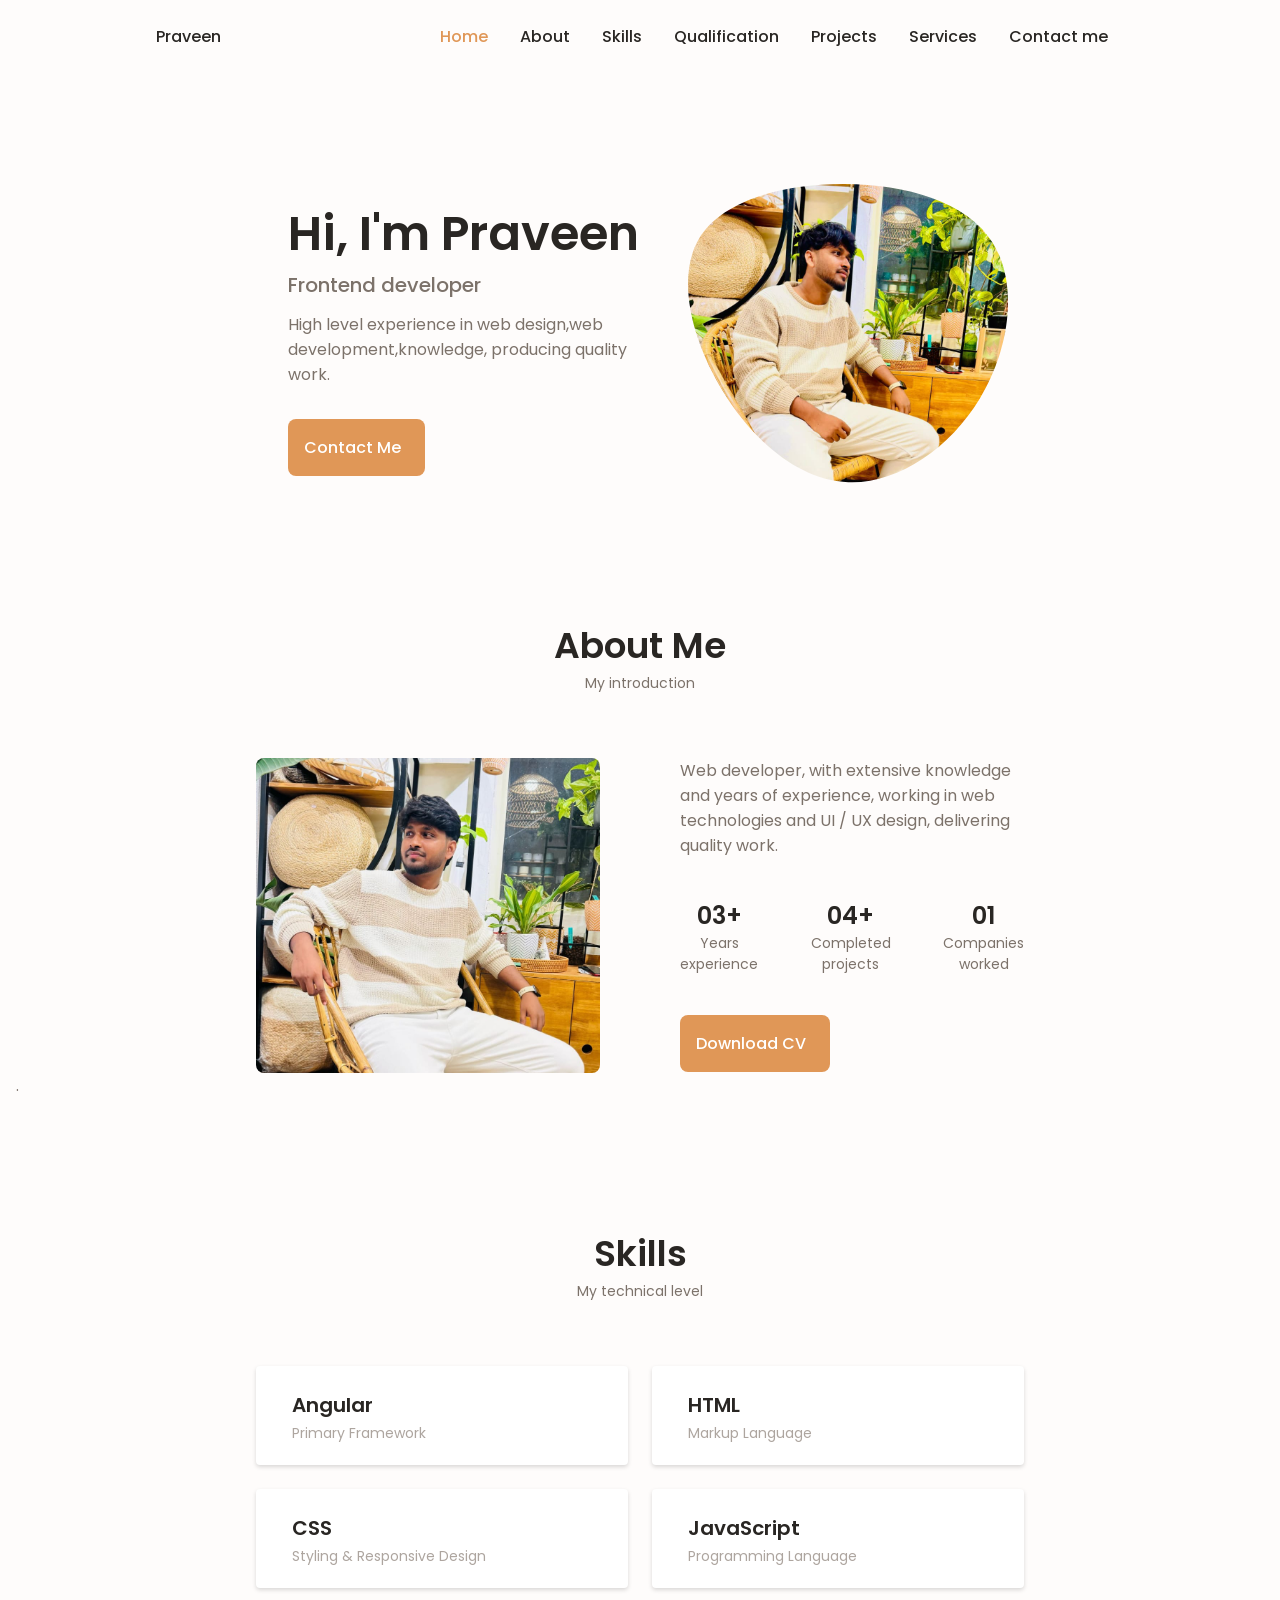
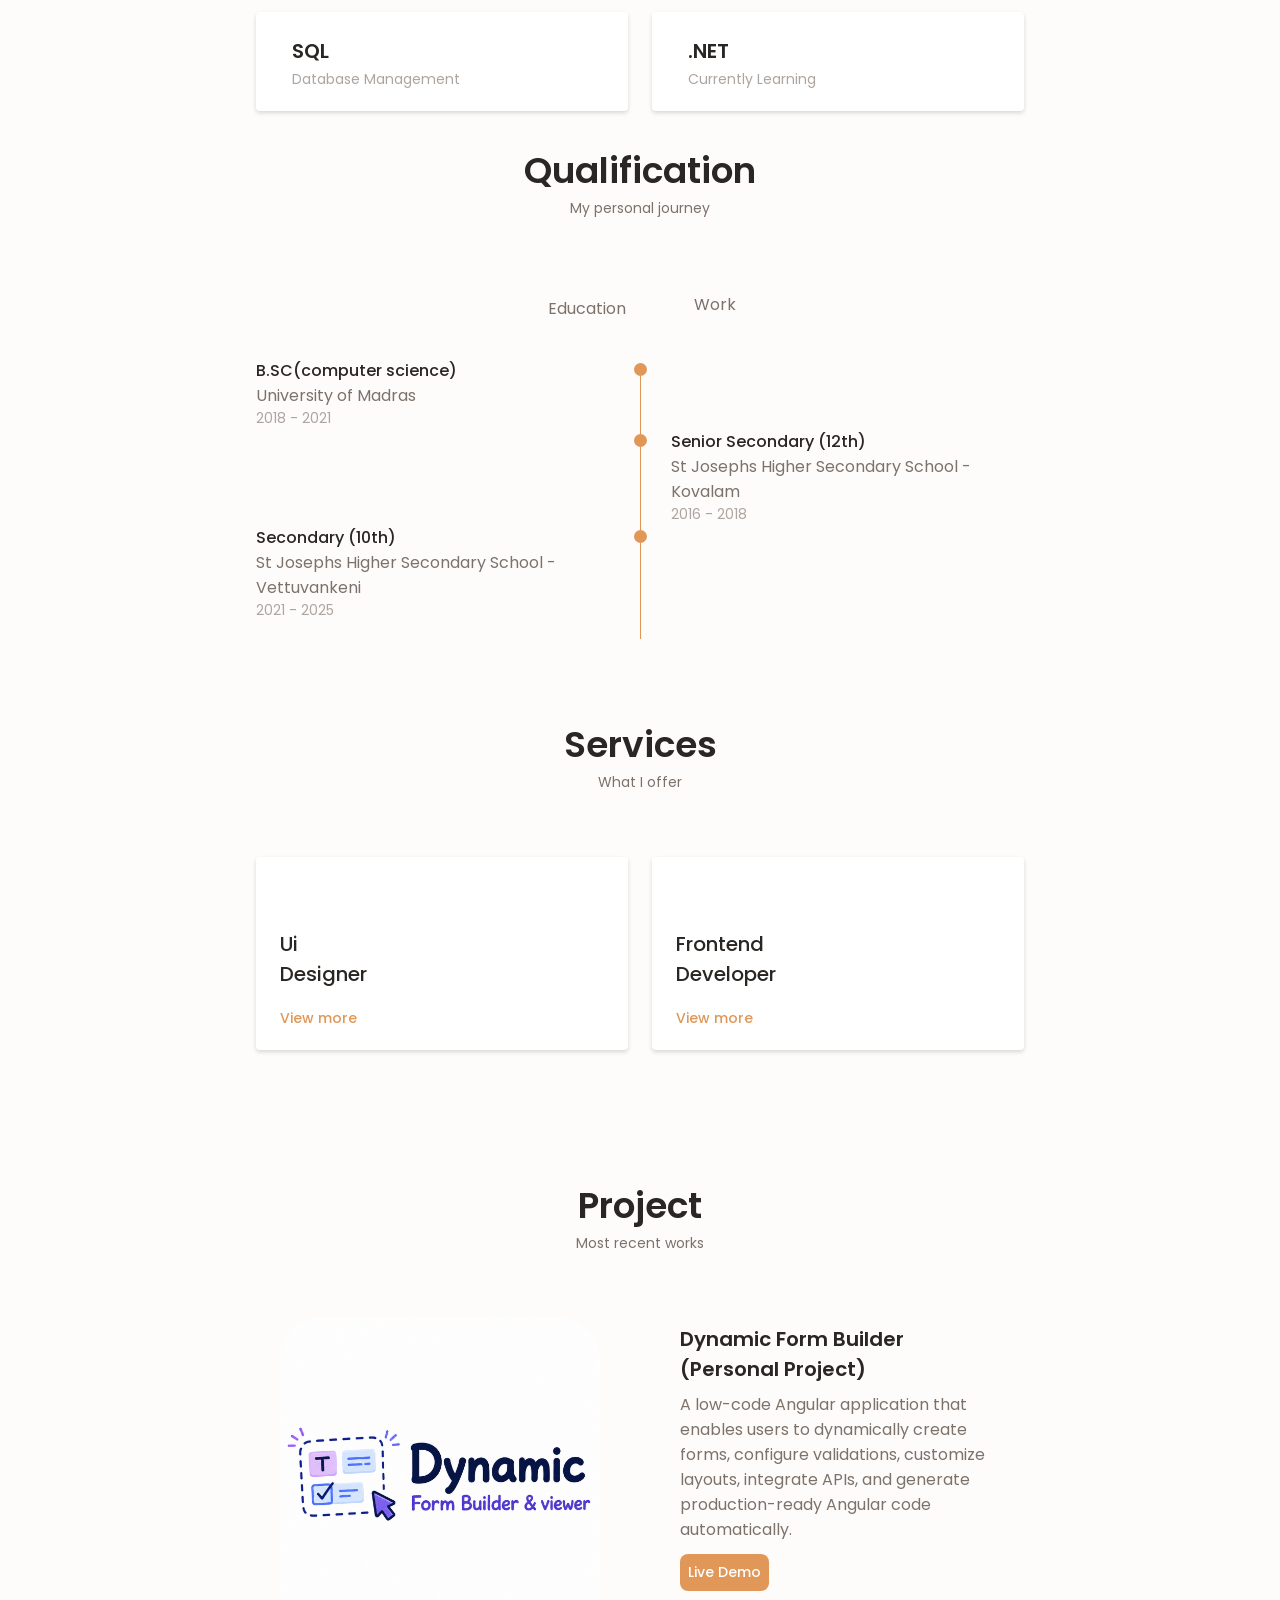
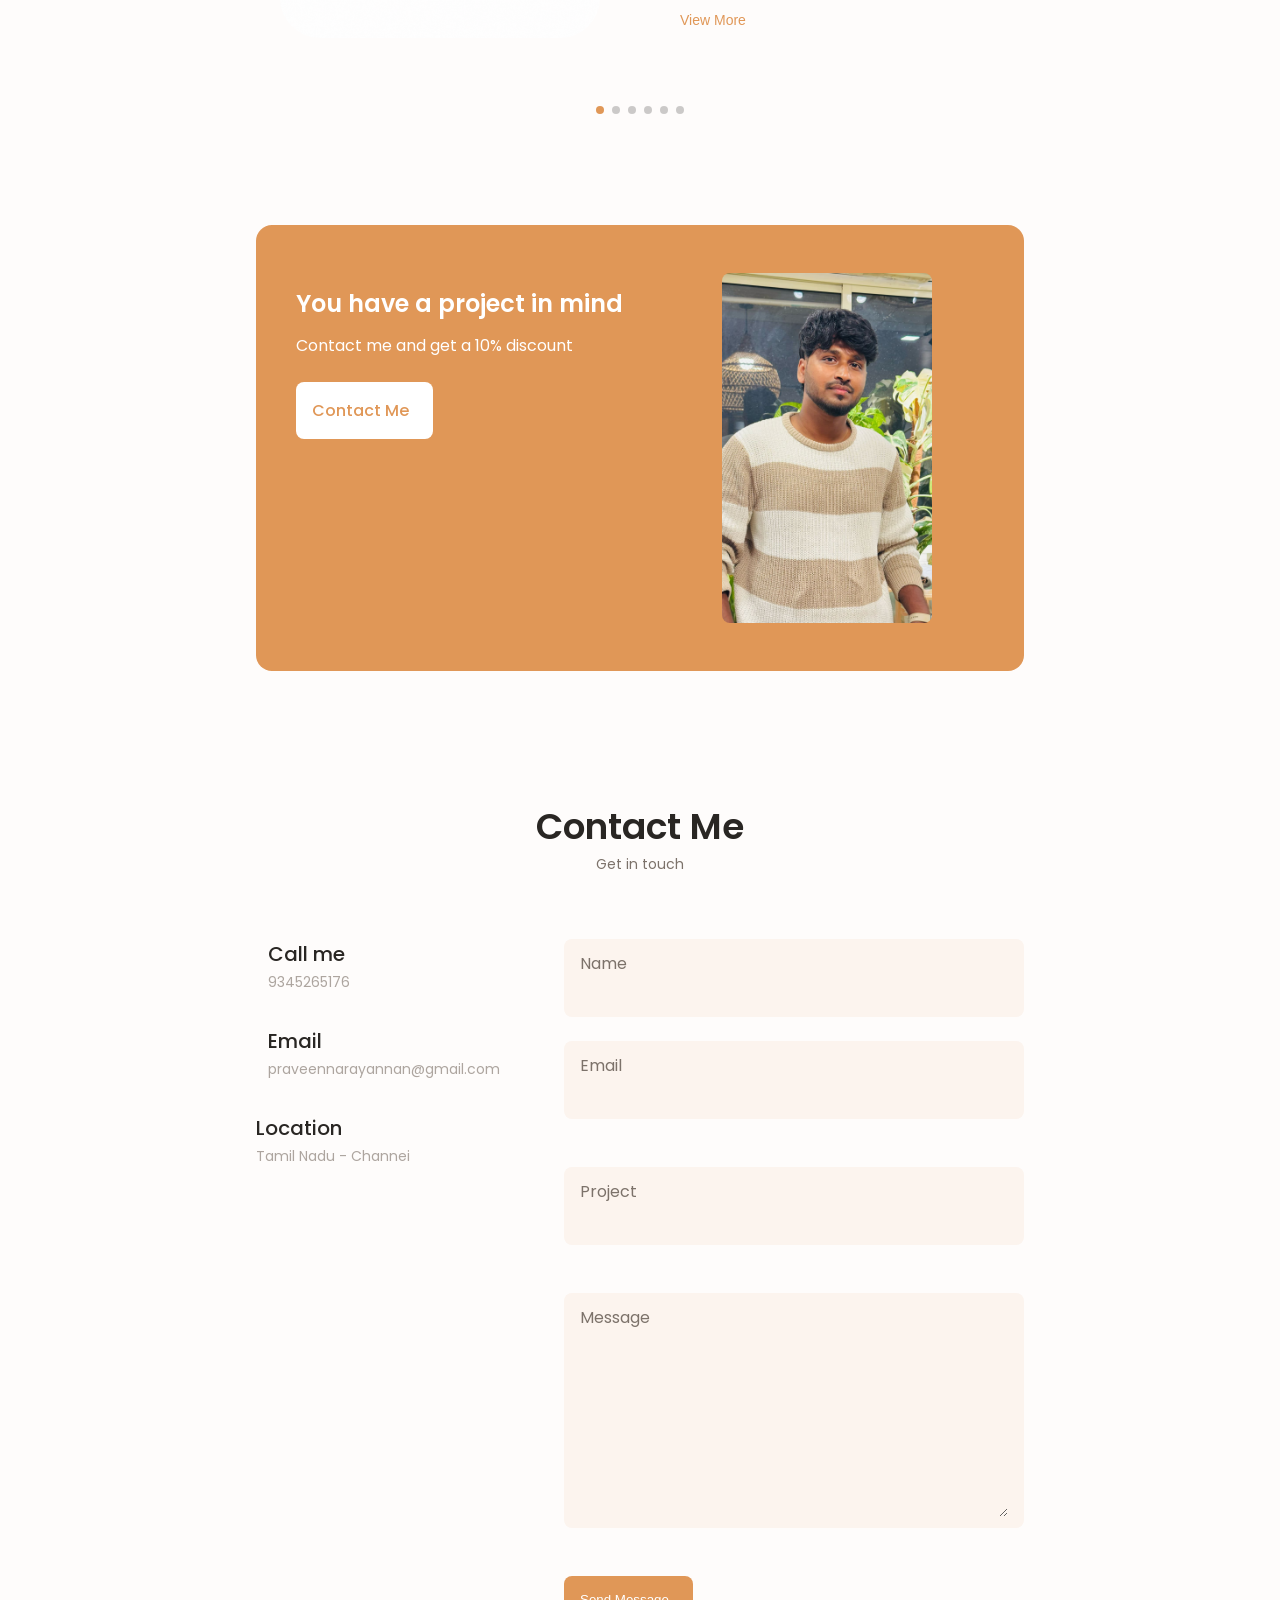
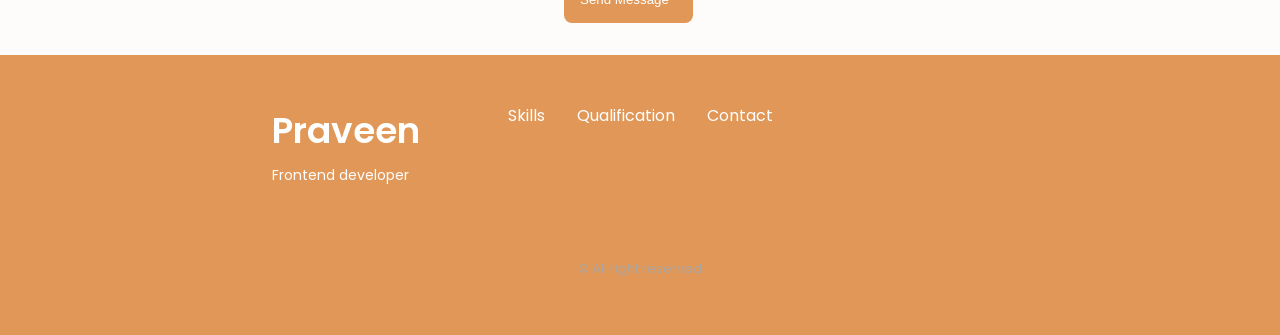
==== commit dccafc20: "Added dynamic form builder personal project in project seaction" ====
--- a/index.html
+++ b/index.html
@@ -768,6 +768,40 @@
             <div class="portfolio__container container swiper-container">
                 <div class="swiper-wrapper">
                     <div class="portfolio__content grid swiper-slide">
+                        <img src="assets/img/dynamic-forms.png" alt="Dynamic Form Builder"
+                            class="portfolio__img" />
+
+                        <div class="portfolio__data">
+                            <h3 class="portfolio__title">
+                                Dynamic Form Builder
+                                <span class="portfolio__tag">(Personal Project)</span>
+                            </h3>
+
+                            <p class="portfolio__description">
+                                A low-code Angular application that enables users to dynamically create forms,
+                                configure validations, customize layouts, integrate APIs, and generate
+                                production-ready Angular code automatically.
+                            </p>
+
+                            <div>
+                                <a href="https://dynamic-form-builder-jmtn-git-main-praveens-projects-cc237758.vercel.app/"
+                                    target="_blank" class="button projects__button">
+                                    Live Demo <i class="uil uil-arrow-up-right"></i>
+                                </a>
+                            </div>
+
+                            <button class="button button--flex button--small button--link services__button"
+                                onclick="openDialog(this)" data-title="Dynamic Form Builder (Personal Project)"
+                                data-description="A configurable Angular-based form builder that allows users to create dynamic forms, configure field properties, validations, layouts, and generate Angular source code automatically."
+                                data-stack="Angular, TypeScript, Reactive Forms, Angular CDK, RxJS"
+                                data-features="Dynamic field creation, Validation configuration, Dropdown support, Autocomplete support, API integration, Static value configuration, Form preview, Drag-and-drop field arrangement, Layout customization, Angular code generation"
+                                data-contribution="Designed and developed the complete application independently. Built the dynamic form engine, validation configuration system, API-driven controls, drag-and-drop layout customization, form preview module, and Angular HTML, TypeScript, and CSS code generation."
+                                data-link="https://dynamic-form-builder-jmtn-git-main-praveens-projects-cc237758.vercel.app/">
+                                View More <i class="uil uil-arrow-right button__icons"></i>
+                            </button>
+                        </div>
+                    </div>
+                    <div class="portfolio__content grid swiper-slide">
                         <img src="assets/img/Smart-sort.png" alt="SmartSort Back Office" class="portfolio__img" />
 
                         <div class="portfolio__data">
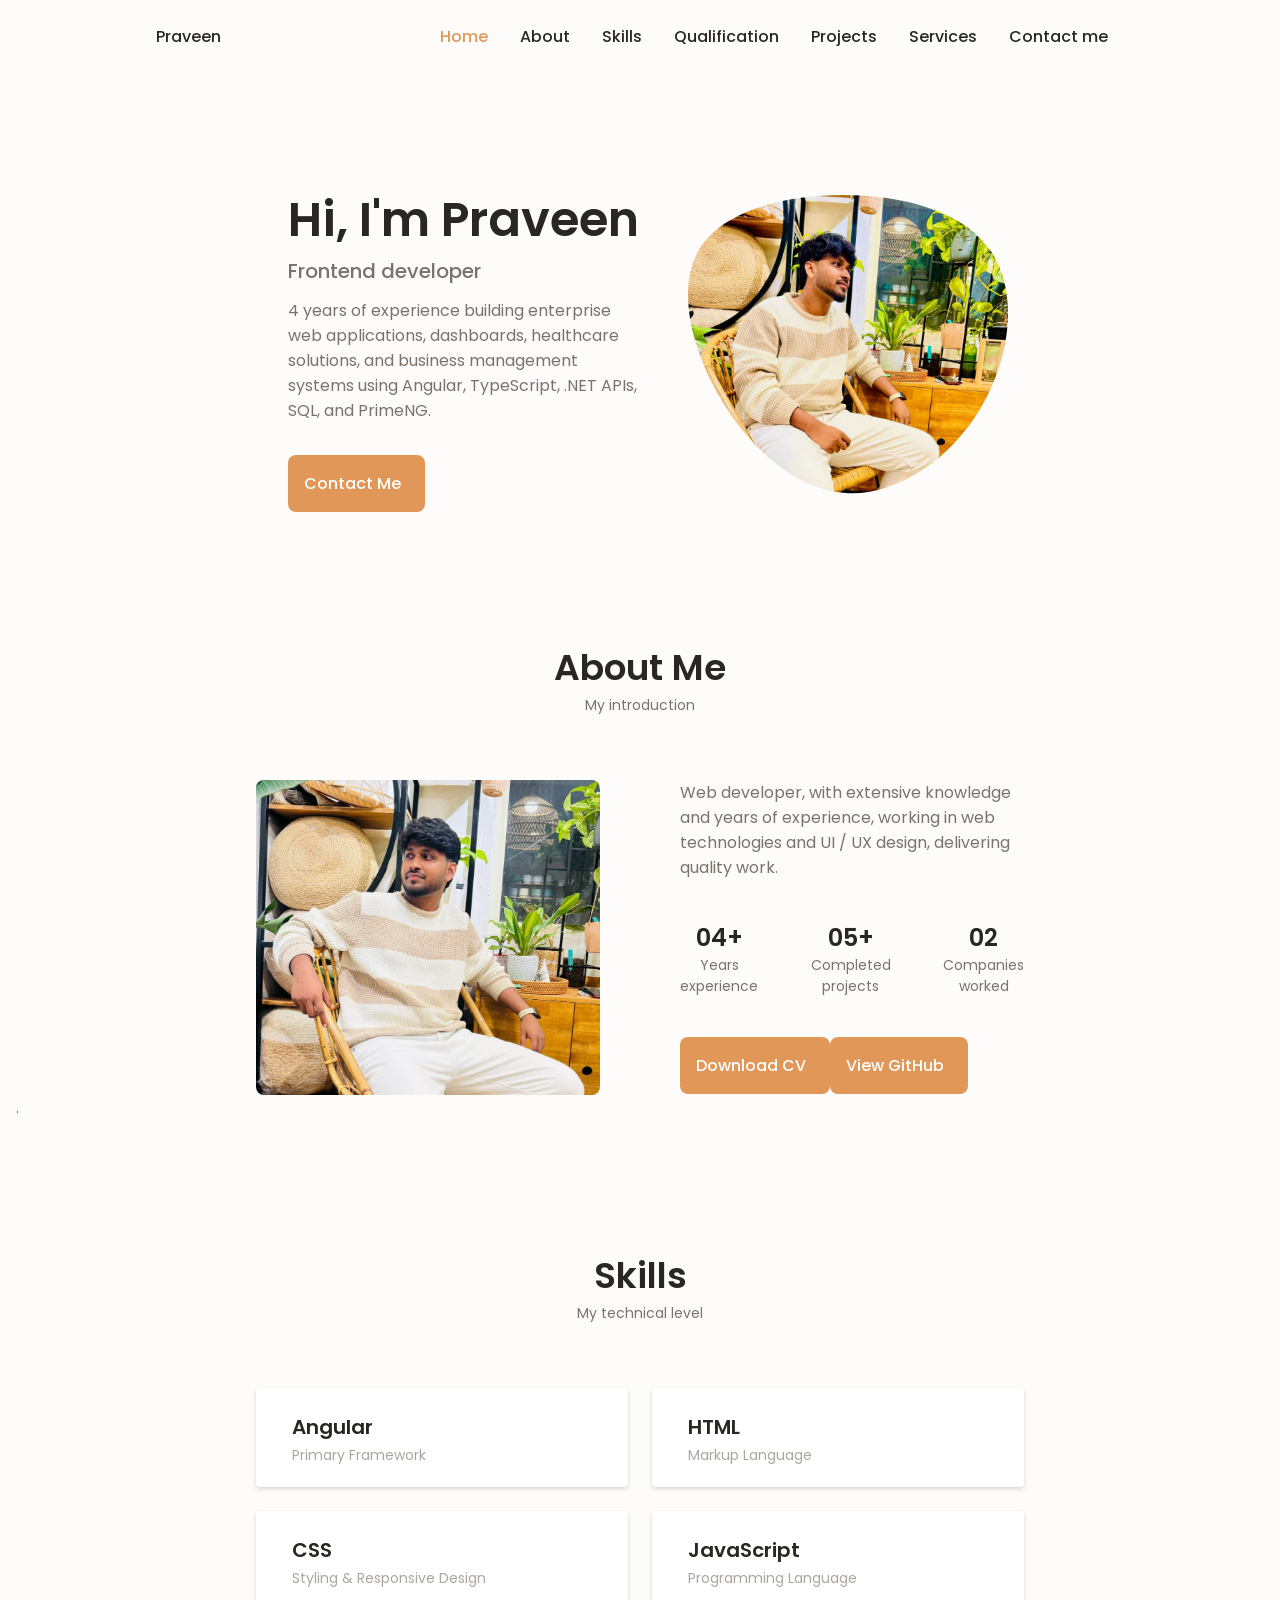
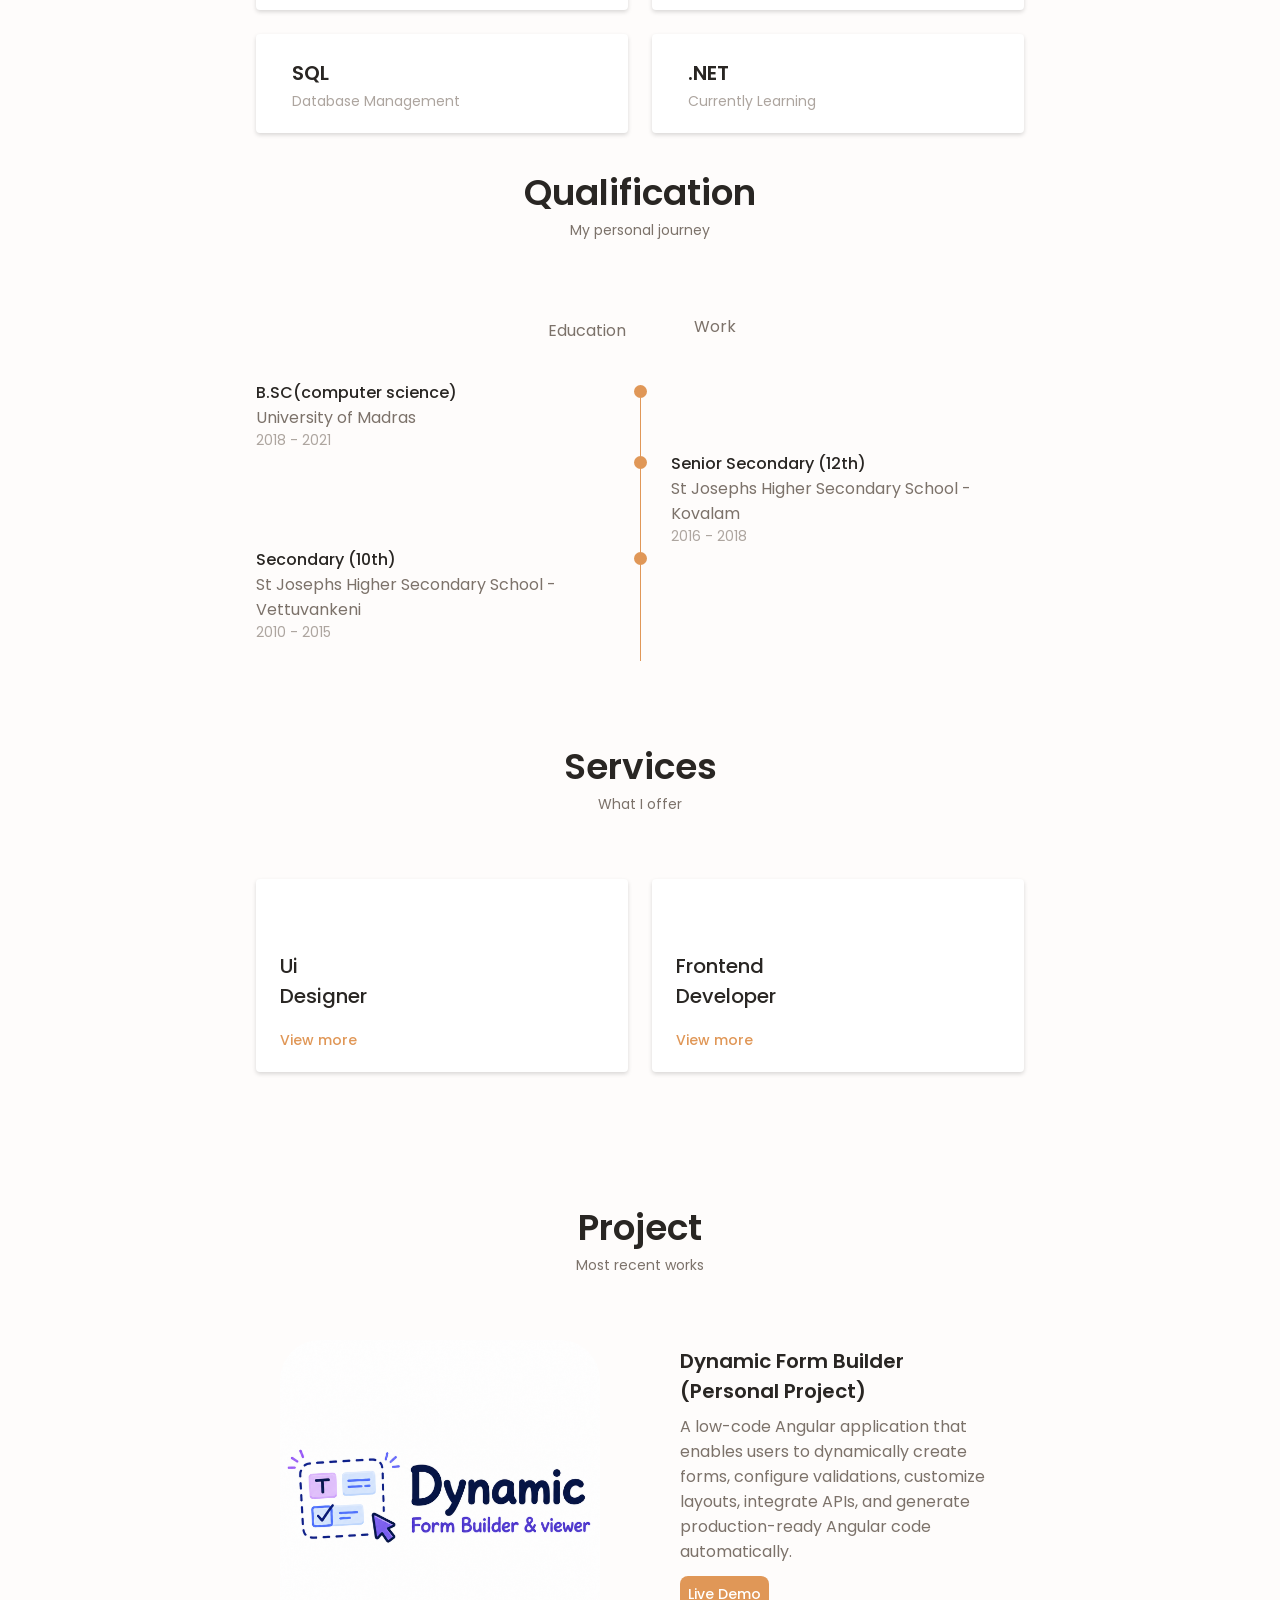
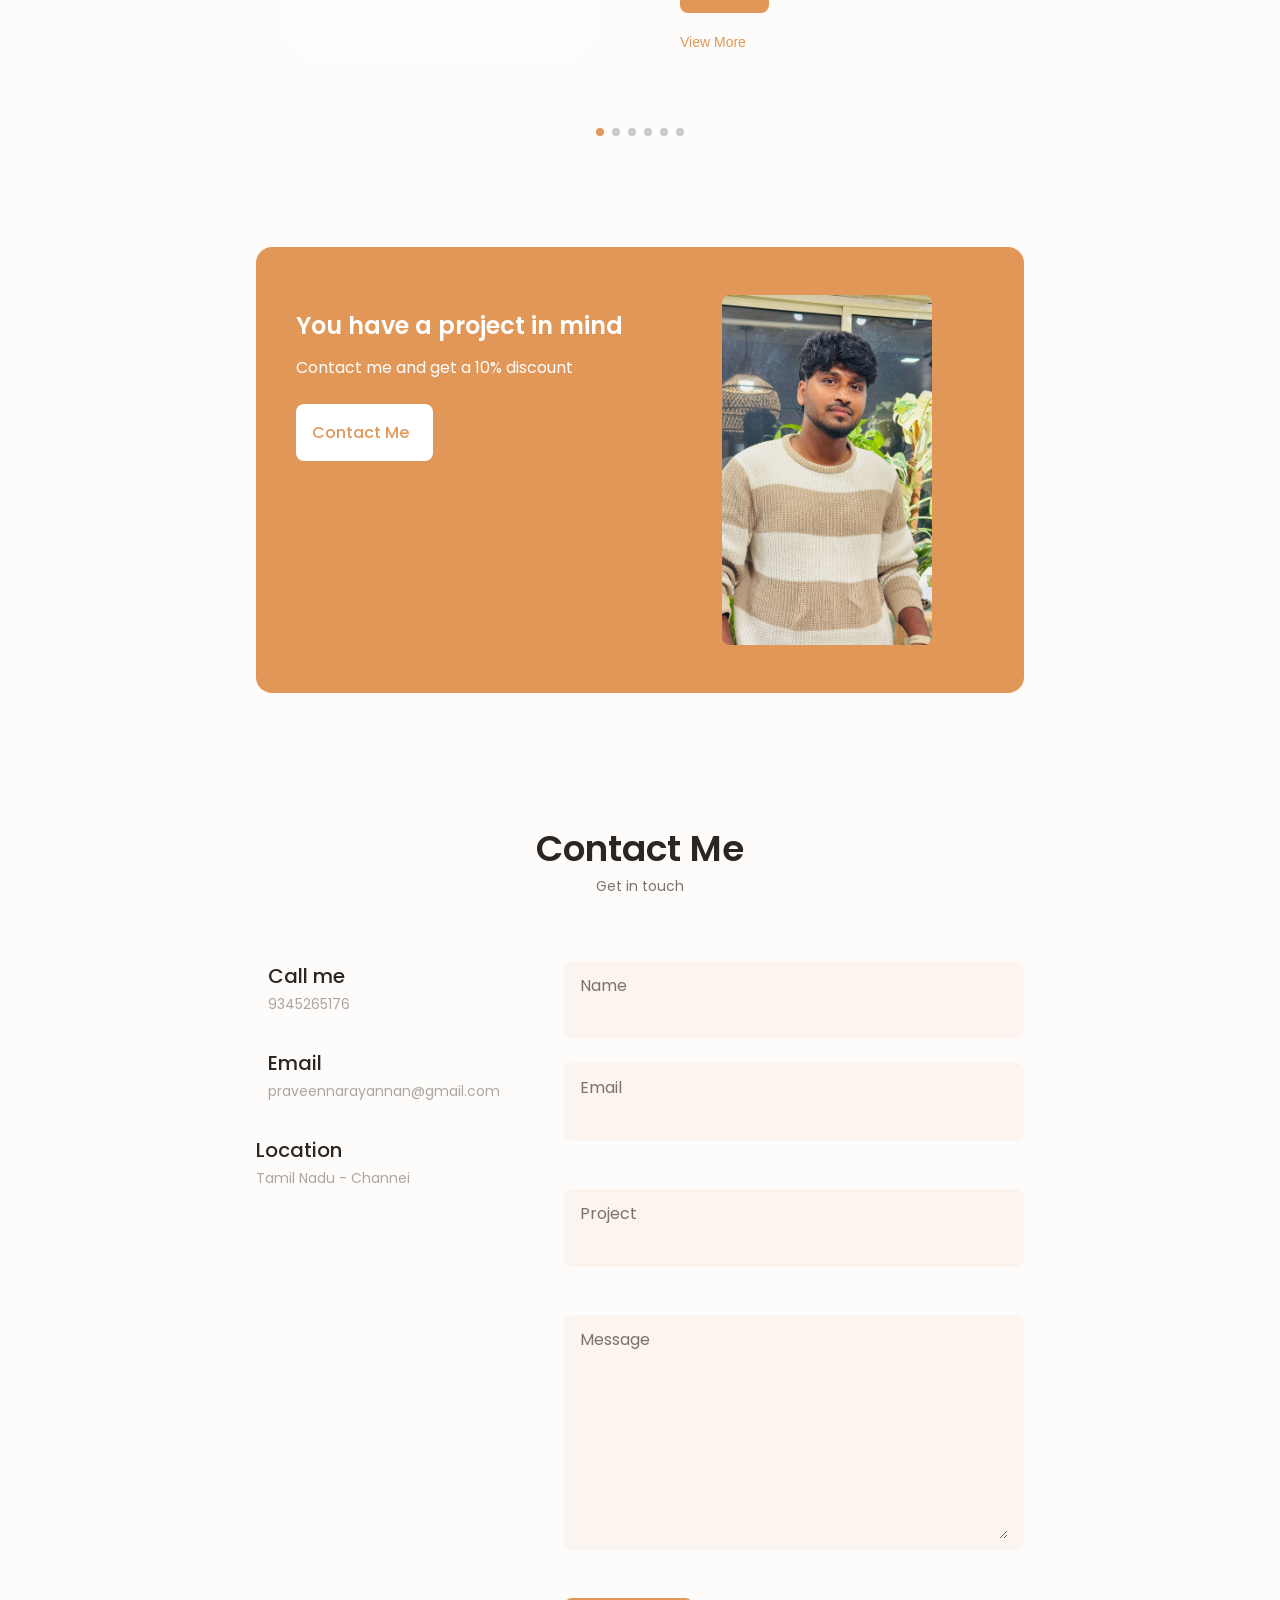
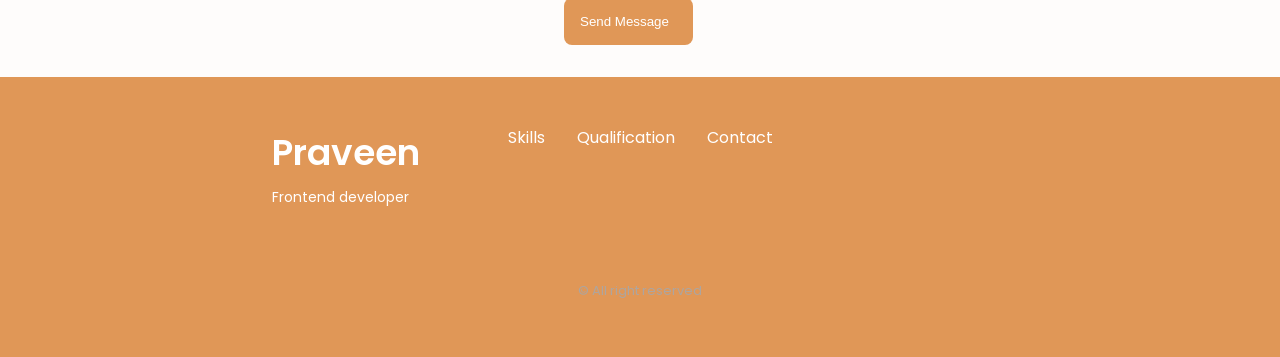
==== commit 31a27143: "added few things in head and few changes here and there" ====
--- a/index.html
+++ b/index.html
@@ -5,22 +5,53 @@
     <meta charset="UTF-8">
     <meta name="viewport" content="width=device-width, initial-scale=1.0">
 
-    <!--==================== UNICONS ====================-->
-    <link rel="stylesheet" href="https://unicons.iconscout.com/release/v4.0.8/css/line.css">
-
-    <!--==================== SWIPER CSS ====================-->
+    <!-- SEO -->
+    <title>Praveen Narayannan | Angular Developer</title>
+
+    <meta name="description"
+        content="Angular Developer with 4 years of experience building enterprise web applications, dashboards, healthcare solutions, and business management systems using Angular, TypeScript, .NET APIs, SQL Server, and PrimeNG.">
+
+    <meta name="keywords"
+        content="Praveen Narayannan, Angular Developer, Frontend Developer, Angular, TypeScript, PrimeNG, .NET API, SQL Server, Chennai, Web Developer">
+
+    <meta name="author" content="Praveen Narayannan">
+
+    <meta name="robots" content="index, follow">
+
+    <link rel="canonical" href="https://www.praveen.my/">
+
+    <!-- Open Graph -->
+    <meta property="og:title" content="Praveen Narayannan | Angular Developer">
+    <meta property="og:description"
+        content="Angular Developer with 4 years of experience building enterprise applications, dashboards, healthcare solutions, and business management systems.">
+    <meta property="og:type" content="website">
+    <meta property="og:url" content="https://www.praveen.my/">
+    <meta property="og:image" content="https://www.praveen.my/assets/img/profile.png">
+
+    <!-- Twitter -->
+    <meta name="twitter:card" content="summary_large_image">
+    <meta name="twitter:title" content="Praveen Narayannan | Angular Developer">
+    <meta name="twitter:description"
+        content="Angular Developer with 4 years of experience building enterprise web applications and dashboards.">
+    <meta name="twitter:image" content="https://www.praveen.my/assets/img/profile.png">
+
+    <!-- Unicons -->
+    <link rel="stylesheet"
+        href="https://unicons.iconscout.com/release/v4.0.8/css/line.css">
+
+    <!-- Swiper CSS -->
     <link rel="stylesheet" href="assets/css/swiper-bundle.min.css">
 
-    <!--==================== CSS ====================-->
+    <!-- Main CSS -->
     <link rel="stylesheet" href="assets/css/styles.css">
 
     <!-- AOS -->
-    <link href="https://cdn.jsdelivr.net/npm/aos@2.3.4/dist/aos.css" rel="stylesheet">
-
-
-    <title>Praveen's Portfolio</title>
+    <link href="https://cdn.jsdelivr.net/npm/aos@2.3.4/dist/aos.css"
+        rel="stylesheet">
+
+    <!-- Favicon -->
+    <link rel="icon" type="image/png" href="assets/img/favicon.png">
 </head>
-
 <body>
     <!--==================== HEADER ====================-->
     <header class="header" id="header">
@@ -115,7 +146,7 @@
                         <a href="" target="_blank" class="home__social-icon">
                             <i class="uil uil-dribbble"></i>
                         </a>
-                        <a href="" target="_blank" class="home__social-icon">
+                        <a href="https://github.com/PraveenThedev" target="_blank" class="home__social-icon">
                             <i class="uil uil-github-alt"></i>
                         </a>
                     </div>
@@ -137,8 +168,10 @@
                     <div class="home__data slide-in-right-on-scroll">
                         <h1 class="home__title">Hi, I'm Praveen</h1>
                         <h3 class="home__subtitle">Frontend developer</h3>
-                        <p class="home__description">High level experience in web design,web development,knowledge,
-                            producing quality work.</p>
+                        <p class="home__description">
+                            4 years of experience building enterprise web applications,
+                            dashboards, healthcare solutions, and business management systems using Angular, TypeScript,
+                            .NET APIs, SQL, and PrimeNG.</p>
                         <a href="#contact" class="button button--flex">
                             Contact Me <i class="uil uil-message button__icon"></i>
                         </a>
@@ -171,15 +204,15 @@
 
                     <div class="about__info">
                         <div>
-                            <span class="about__info-title">03+</span>
+                            <span class="about__info-title">04+</span>
                             <span class="about__info-name">Years <br>experience</span>
                         </div>
                         <div>
-                            <span class="about__info-title">04+</span>
+                            <span class="about__info-title">05+</span>
                             <span class="about__info-name">Completed <br>projects</span>
                         </div>
                         <div>
-                            <span class="about__info-title">01</span>
+                            <span class="about__info-title">02</span>
                             <span class="about__info-name">Companies <br>worked</span>
                         </div>
                     </div>
@@ -187,6 +220,9 @@
                     <div class="about__buttons">
                         <a download="" href="assets/pdf/Praveen'sResume.pdf" class="button button--flex">
                             Download CV <i class="uil uil-download-alt button__icon"></i>
+                        </a>
+                        <a download="" href="https://github.com/PraveenThedev" class="button button--flex">
+                            View GitHub <i class="uil uil-GitHub button__icon"></i>
                         </a>
                     </div>
 
@@ -553,7 +589,7 @@
                                     Vettuvankeni</span>
                                 <div class="qualification__calender">
                                     <i class="uil uil-calender-alt"></i>
-                                    2021 - 2025
+                                    2010 - 2015
                                 </div>
                             </div>
 
@@ -768,8 +804,7 @@
             <div class="portfolio__container container swiper-container">
                 <div class="swiper-wrapper">
                     <div class="portfolio__content grid swiper-slide">
-                        <img src="assets/img/dynamic-forms.png" alt="Dynamic Form Builder"
-                            class="portfolio__img" />
+                        <img src="assets/img/dynamic-forms.png" alt="Dynamic Form Builder" class="portfolio__img" />
 
                         <div class="portfolio__data">
                             <h3 class="portfolio__title">
